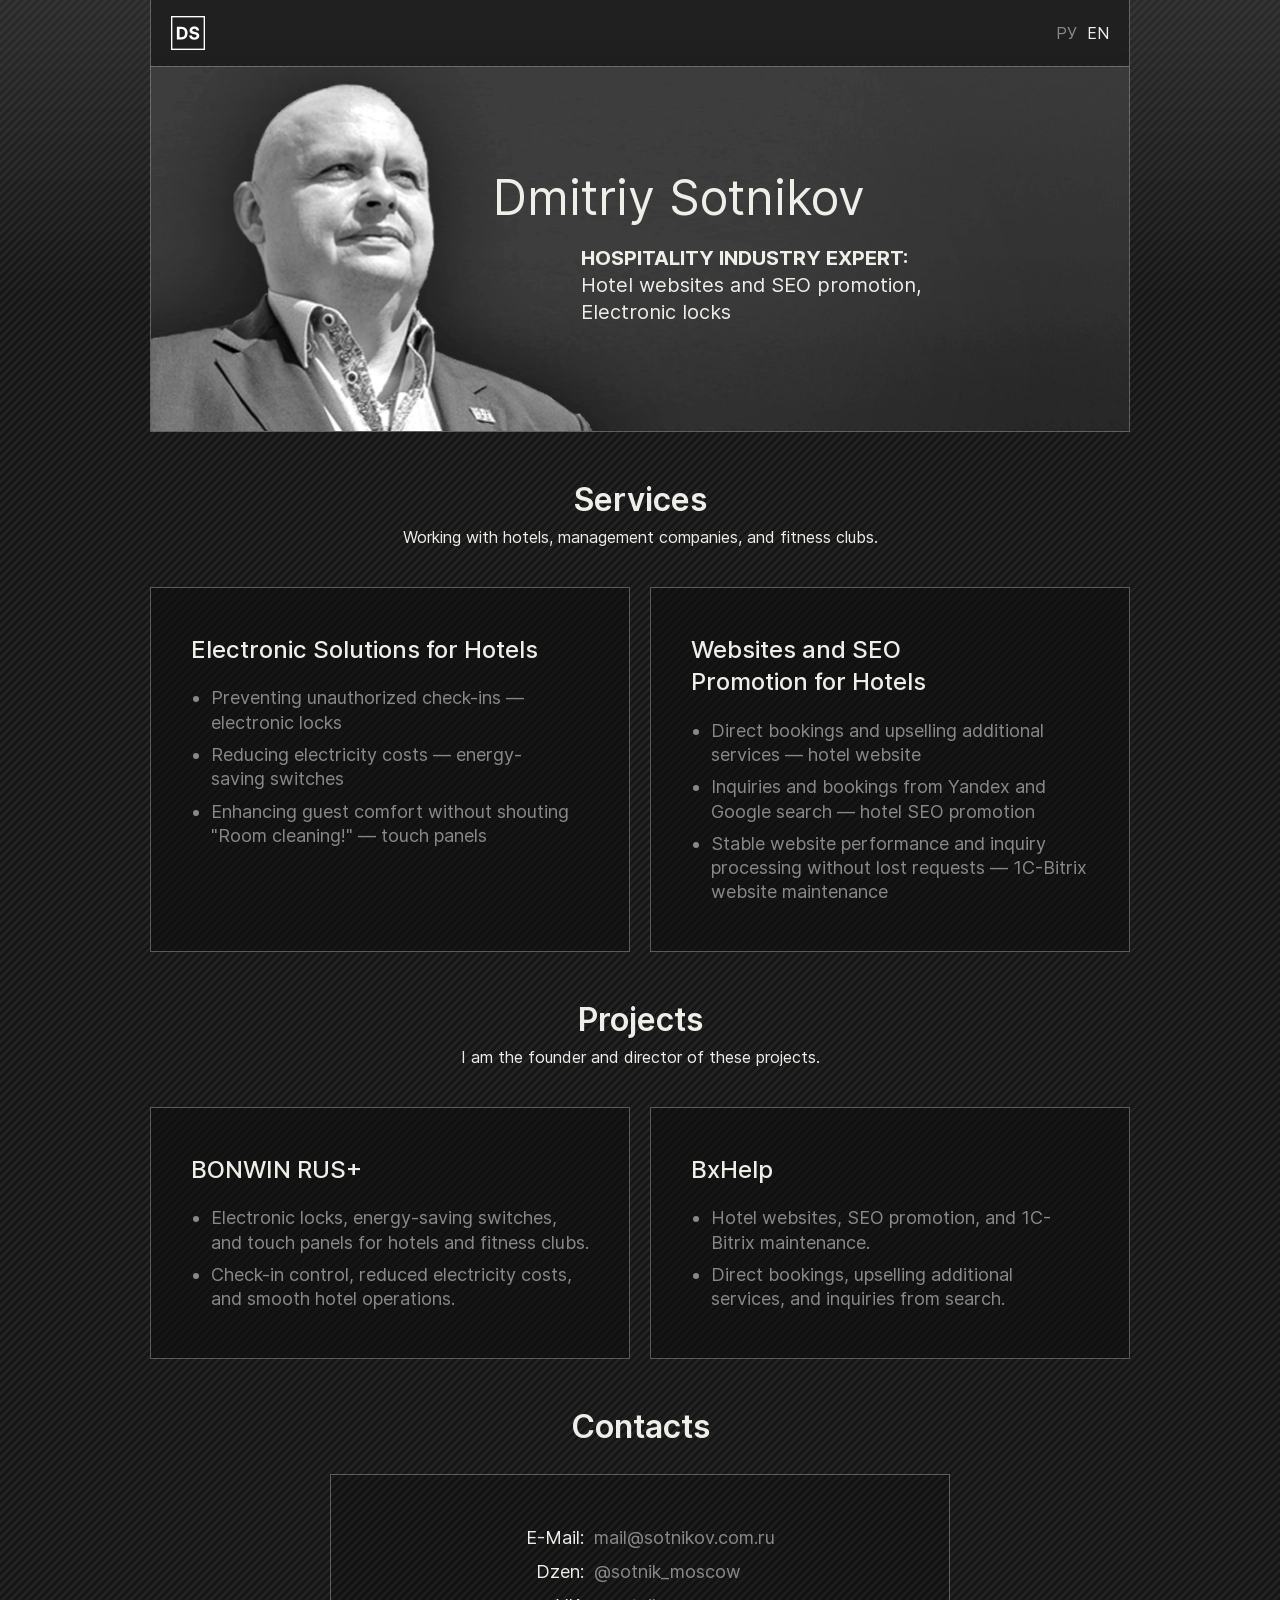
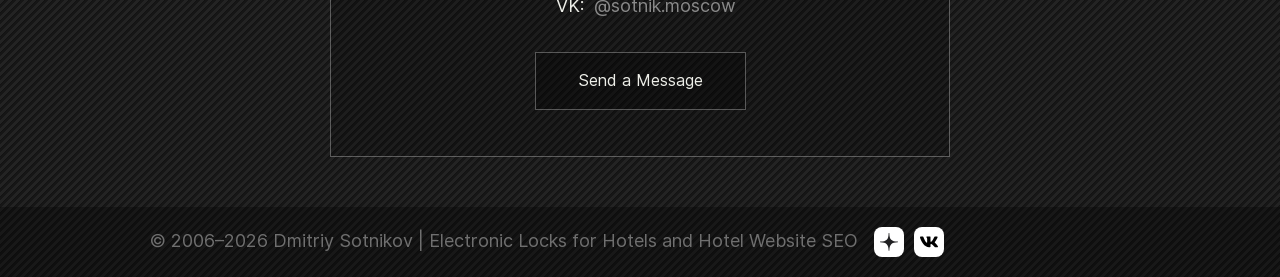
==== EN/index.html @ 4e65a6f4 "Added target="_blank" and rel="noopener noreferrer" to external links, corrected footer image alt at" ====
<!DOCTYPE html>
<html lang="en">

<head>
	<meta charset="UTF-8">
	<meta name="robots" content="noindex, nofollow">
	<meta name="viewport" content="width=device-width, initial-scale=1.0">
	<title>Dmitriy Sotnikov - Bonwin, Electronic Locks, Hotel Websites, SEO Promotion</title>
	<meta name="Keywords"
		content="Dmitriy Sotnikov, Sotnikov, bonwin, electronic locks, hotel websites, hospitality websites, seo, seo promotion, hotel seo promotion, website maintenance, 1c bitrix, hotel promotion, guest acquisition, website audit">
	<meta name="description"
		content="Hospitality industry expert. Electronic locks for hotels, websites with booking modules, and SEO promotion for hotels. Working with hotels and management companies: check-in control, direct bookings growth, and steady inquiries">

	<link rel="stylesheet" href="../css/main.css" type="text/css" media="screen">
	<link rel="icon" href="../favicon.ico?v2" type="image/x-icon">
</head>

<body>
	<header class="header">
		<div class="container">
			<a href="/" class="logo"><img src="../images/logo.svg" alt="Dmitriy Sotnikov"></a>

			<div class="lang">
				<a href="/" class="lang__item">РУ</a>
				<a href="/EN/" class="lang__item --active">EN</a>
			</div>
		</div>
	</header>

	<main>
		<section class="hero">
			<div class="container">
				<picture>
					<source srcset="../images/photo.webp" type="image/webp">
					<img src="../images/photo.jpg"
						alt="Dmitriy Sotnikov - hospitality industry expert, electronic locks and SEO promotion for hotel websites"
						class="hero__img">
				</picture>
				<div class="hero__content">
					<h1 class="hd">Dmitriy Sotnikov - Bonwin, electronic locks, hotel websites, SEO promotion</h1>
					<h2 class="hero__title">Dmitriy Sotnikov</h2>
					<p class="hero__text">
						<b>Hospitality industry expert:</b><br>
						Hotel websites and SEO promotion, <br>
						Electronic locks
					</p>
				</div>
			</div>
		</section>

		<section class="services">
			<div class="container">
				<h2>Services</h2>
				<p class="services__descr">Working with hotels, management companies, and fitness clubs.</p>

				<div class="services__wrap">
					<div class="services__item">
						<h3>Electronic Solutions for Hotels</h3>
						<ul>
							<li>Preventing unauthorized check-ins — electronic locks</li>
							<li>Reducing electricity costs — energy-saving switches</li>
							<li>Enhancing guest comfort without shouting "Room cleaning!" — touch panels</li>
						</ul>
					</div>
					<div class="services__item">
						<h3>Websites and SEO <br> Promotion for Hotels</h3>
						<ul>
							<li>Direct bookings and upselling additional services — hotel website</li>
							<li>Inquiries and bookings from Yandex and Google search — hotel SEO promotion</li>
							<li>Stable website performance and inquiry processing without lost requests — 1C-Bitrix website
								maintenance</li>
						</ul>
					</div>
				</div>
			</div>
		</section>

		<section class="services">
			<div class="container">
				<h2>Projects</h2>
				<p class="services__descr">I am the founder and director of these projects.</p>

				<div class="services__wrap">
					<div class="services__item">
						<h3>BONWIN RUS+</h3>
						<ul>
							<li>Electronic locks, energy-saving switches, and touch panels for hotels and
								fitness clubs.</li>
							<li>Check-in control, reduced electricity costs, and smooth hotel operations.
							</li>
						</ul>
					</div>
					<div class="services__item">
						<h3>BxHelp</h3>
						<ul>
							<li>Hotel websites, SEO promotion, and 1C-Bitrix maintenance.</li>
							<li>Direct bookings, upselling additional services, and inquiries from search.</li>
						</ul>
					</div>
				</div>
			</div>
		</section>

		<section class="contacts">
			<div class="container">
				<h2>Contacts</h2>
				<div class="contacts__card">
					<ul class="contacts__list">
						<li>
							<span>E-Mail:</span>
							<a href="mailto:mail@sotnikov.com.ru" target="_blank"
								rel="noopener noreferrer">mail@sotnikov.com.ru</a>
						</li>
						<li>
							<span>Dzen:</span>
							<a href="https://dzen.ru/sotnik_moscow" target="_blank"
								rel="noopener noreferrer">@sotnik_moscow</a>
						</li>
						<li>
							<span>VK:</span>
							<a href="https://vk.com/sotnik.moscow" target="_blank"
								rel="noopener noreferrer">@sotnik.moscow</a>
						</li>
					</ul>
					<a class="contacts__btn" href="mailto:mail@sotnikov.com.ru" target="_blank"
						rel="noopener noreferrer">Send a Message</a>
				</div>
			</div>
		</section>
	</main>

	<footer class="footer">
		<div class="container">
			<p>© 2006–2026 Dmitriy Sotnikov | Electronic Locks for Hotels and Hotel Website SEO</p>
			<div class="links">
				<a href="https://dzen.ru/sotnik_moscow" target="_blank" rel="noopener noreferrer"><img
						src="../images/dzen.svg" alt="dzen"></a>
				<a href="https://vk.com/sotnik.moscow" target="_blank" rel="noopener noreferrer"><img src="../images/vk.svg"
						alt="vk"></a>
			</div>
		</div>
	</footer>
</body>

</html>
---- css/main.css ----
html{font-family:sans-serif;-ms-text-size-adjust:100%;-webkit-text-size-adjust:100%}body{margin:0}article,aside,details,figcaption,figure,footer,header,hgroup,main,nav,section,summary{display:block}audio,canvas,progress,video{display:inline-block;vertical-align:baseline}audio:not([controls]){display:none;height:0}[hidden],template{display:none}a{background:rgba(0,0,0,0)}a:active,a:hover{outline:0}abbr[title]{border-bottom:1px dotted}b,strong{font-weight:700}dfn{font-style:italic}h1{font-size:2em;margin:.67em 0}mark{background-color:rgba(0,0,0,0)}small{font-size:80%}sub,sup{font-size:75%;line-height:0;position:relative;vertical-align:baseline}sup{top:-0.5em}sub{bottom:-0.25em}img{border:0}svg:not(:root){overflow:hidden}figure{margin:1em 40px}hr{-webkit-box-sizing:content-box;box-sizing:content-box;height:0}pre{overflow:auto}code,kbd,pre,samp{font-family:monospace,monospace;font-size:1em}button,input,optgroup,select,textarea{color:inherit;font:inherit;margin:0}button{overflow:visible}button,select{text-transform:none}button,html input[type=button],input[type=reset],input[type=submit]{-webkit-appearance:button;cursor:pointer}button[disabled],html input[disabled]{cursor:default}button::-moz-focus-inner,input::-moz-focus-inner{border:0;padding:0}input{line-height:normal}input[type=checkbox],input[type=radio]{-webkit-box-sizing:border-box;box-sizing:border-box;padding:0}input[type=number]::-webkit-inner-spin-button,input[type=number]::-webkit-outer-spin-button{height:auto}input[type=search]{-webkit-appearance:textfield;-webkit-box-sizing:content-box;box-sizing:content-box}input[type=search]::-webkit-search-cancel-button,input[type=search]::-webkit-search-decoration{-webkit-appearance:none}legend{border:0;padding:0}textarea{overflow:auto}optgroup{font-weight:600}table{border-collapse:collapse;border-spacing:0}td,th{padding:0}:root{--prime: #496082;--prime-text: #293445;--white: #EEEFE9;--white-fade: rgba(255, 255, 255, 0.3);--black: #070802;--dark: #293445;--gray: #898989;--gray-light: #898989;--bg-light: #EEEFE9;--bg: #070802;--cont: 980px;--cont-padd: 20px;--radius: 10px;--section-spacing: 25px}@media screen and (max-width: 993px){:root{--section-spacing: 32px}}@media screen and (max-width: 700px){:root{--cont-padd: 10px;--section-spacing: 25px}}@font-face{font-family:"Inter";font-style:normal;font-weight:400;font-display:swap;src:local("Inter"),local("Inter Regular"),url(../fonts/Inter-Regular.woff2) format("woff2"),url(../fonts/Inter-Regular.woff) format("woff")}@font-face{font-family:"Inter";font-style:normal;font-weight:500;font-display:swap;src:local("Inter"),local("Inter Medium"),local("Inter-Medium"),url(../fonts/Inter-Medium.woff2) format("woff2"),url(../fonts/Inter-Medium.woff) format("woff")}@font-face{font-family:"Inter";font-style:normal;font-weight:600;font-display:swap;src:local("Inter"),local("Inter SemiBold"),local("Inter-SemiBold"),url(../fonts/Inter-SemiBold.woff2) format("woff2"),url(../fonts/Inter-SemiBold.woff) format("woff")}@font-face{font-family:"Inter";font-style:normal;font-weight:700;font-display:swap;src:local("Inter"),local("Inter Bold"),local("Inter-Bold"),url(../fonts/Inter-Bold.woff2) format("woff2"),url(../fonts/Inter-Bold.woff) format("woff")}.footer .links,.footer .container,.lang,.header .container,.contacts__card,.services__item,.hero__content,body,.footer .container,.services__wrap,.header .container{display:-webkit-box;display:-webkit-flex;display:-ms-flexbox;display:flex}.header .container{-webkit-box-pack:justify;-webkit-justify-content:space-between;-ms-flex-pack:justify;justify-content:space-between}.footer .container,.services__wrap{-webkit-flex-wrap:wrap;-ms-flex-wrap:wrap;flex-wrap:wrap}.contacts__card,.services__item,.hero__content,body{-webkit-box-orient:vertical;-webkit-box-direction:normal;-webkit-flex-direction:column;-ms-flex-direction:column;flex-direction:column}.footer .container,.lang,.header .container{-webkit-box-align:center;-webkit-align-items:center;-ms-flex-align:center;align-items:center}.footer .links{-webkit-box-align:center;-webkit-align-items:center;-ms-flex-align:center;align-items:center;-webkit-box-pack:center;-webkit-justify-content:center;-ms-flex-pack:center;justify-content:center}.contacts__btn{font-weight:400;font-size:16px;line-height:135%}@media screen and (max-width: 992px){.contacts__btn{font-size:14px}}.footer p,.contacts__list li,ul{font-weight:400;font-size:18px;line-height:135%}@media screen and (max-width: 992px){.footer p,.contacts__list li,ul{font-size:16px}}.hero__text{font-weight:400;font-size:20px;line-height:135%}@media screen and (max-width: 992px){.hero__text{font-size:18px}}@media screen and (max-width: 700px){.hero__text{font-size:14px}}h3,.h3,h4,.h4{font-weight:500;font-size:24px;line-height:135%}@media screen and (max-width: 992px){h3,.h3,h4,.h4{font-size:22px}}@media screen and (max-width: 700px){h3,.h3,h4,.h4{font-size:20px}}.contacts h2,h2{font-weight:600;font-size:32px;line-height:110%}@media screen and (max-width: 700px){.contacts h2,h2{font-size:24px}}.hero__title{font-weight:700;font-size:48px;line-height:110%}@media screen and (max-width: 1200px){.hero__title{font-size:42px}}@media screen and (max-width: 993px){.hero__title{font-size:32px}}@media screen and (max-width: 700px){.hero__title{font-size:24px}}.services__wrap{--gap: 20px;--col: 2;gap:var(--gap)}.services__wrap>*{-webkit-flex-shrink:0;-ms-flex-negative:0;flex-shrink:0;width:-webkit-calc((100% - var(--gap)*(var(--col) - 1))/var(--col));width:calc((100% - var(--gap)*(var(--col) - 1))/var(--col))}*{padding:0;margin:0;-webkit-box-sizing:border-box;box-sizing:border-box;border:none;outline:none}html{scroll-behavior:smooth}body,html{font-family:"Inter",sans-serif;font-weight:400;font-style:normal;font-optical-sizing:auto;background-color:var(--bg);color:var(--white)}body{min-height:100vh;position:relative;background-image:url("../images/bg.png");background-repeat:repeat-x;z-index:1}mark{color:var(--prime)}.container{width:-webkit-calc(100% - var(--cont-padd)*2);width:calc(100% - var(--cont-padd)*2);max-width:var(--cont);margin:0 auto}section{padding:var(--section-spacing) 0}img{display:block;max-width:100%;-o-object-fit:cover;object-fit:cover}.ic{display:block;--size: 37px;width:var(--size);min-width:var(--size);height:var(--size);aspect-ratio:1/1}ul{padding-left:20px;text-wrap:pretty;color:var(--gray)}ul li:not(:last-child){margin-bottom:8px}h4,h5,h6{font-weight:500}a,button{color:inherit;text-decoration:none;-webkit-transition:all ease .3s;-o-transition:all ease .3s;transition:all ease .3s;background-color:rgba(0,0,0,0)}a:hover,button:hover{opacity:.6}a:active,button:active{opacity:1;-webkit-transform:scale(0.98);-ms-transform:scale(0.98);transform:scale(0.98)}p{text-wrap:pretty}p:last-child{margin-bottom:0}.header .container{padding:16px var(--cont-padd);border-left:1px solid var(--white-fade);border-right:1px solid var(--white-fade);background-color:rgba(0,0,0,.3);-webkit-backdrop-filter:blur(2px);backdrop-filter:blur(2px)}@media screen and (max-width: 700px){.header .container{padding:10px}.header *{font-size:14px}}.lang{gap:10px}.lang__item{color:var(--gray)}.lang__item:hover{color:var(--white)}.lang__item.--active{color:var(--white);pointer-events:none}.logo{max-width:34px}@media screen and (max-width: 700px){.logo{max-width:24px}}.hero{position:relative;z-index:1;padding:0 0 var(--section-spacing)}.hero .container{position:relative;border:1px solid var(--white-fade)}.hero__img{width:100%}.hero__content{gap:20px;position:absolute;top:50%;right:0;width:65%;-webkit-transform:translateY(-50%);-ms-transform:translateY(-50%);transform:translateY(-50%);padding:20px 40px 20px 0}.hero .hd{opacity:0;font-size:10px;position:absolute;top:0;left:0;pointer-events:none}.hero__title{font-weight:normal;margin:0}.hero__text{text-wrap:balance;max-width:450px;margin:0 auto}@media screen and (min-width: 993px){.hero__text{min-width:420px}}.hero__text b{text-transform:uppercase}@media screen and (max-width: 700px){.hero__img{min-height:170px}.hero__content{width:68%;gap:10px;padding:10px 15px 10px 0}.hero__text{font-size:14px}}@media screen and (max-width: 540px){.hero__title{font-size:5.7vw}.hero__text{font-size:2.7vw;margin:0 0 0 auto}}@media screen and (max-width: 480px){.hero__content{width:70%}}.services h2{text-align:center;margin-bottom:10px}.services__descr{text-align:center;margin:0 0 40px}.services__wrap{--col: 2}.services__item{gap:20px;padding:46px 40px;border:1px solid var(--white-fade);background-color:rgba(0,0,0,.3);-webkit-backdrop-filter:blur(1px);backdrop-filter:blur(1px)}.services__item p{color:var(--gray)}.services h3{text-wrap:balance}@media screen and (max-width: 800px){.services__item{padding:37px 30px}}@media screen and (max-width: 700px){.services__descr{margin-bottom:20px}.services__wrap{--col: 1;--gap: 10px}.services__item{gap:10px;padding:20px 15px}}.contacts{text-align:center;margin-bottom:var(--section-spacing)}.contacts h2{margin:0 0 30px}.contacts__card{padding:0;list-style:none;max-width:620px;margin:0 auto;padding:46px 40px;border:1px solid var(--white-fade);-webkit-box-align:center;-webkit-align-items:center;-ms-flex-align:center;align-items:center;gap:28px;background-color:rgba(0,0,0,.18)}@media screen and (max-width: 700px){.contacts__card{padding:32px 18px}}.contacts__list{color:var(--gray-light);display:table}.contacts__list li{text-align:left;display:table-row}.contacts__list span{padding:5px 0;text-align:right;display:table-cell;color:var(--white)}.contacts__list a{padding-left:10px;display:table-cell;color:inherit;text-decoration:none}.contacts__btn{display:-webkit-inline-box;display:-webkit-inline-flex;display:-ms-inline-flexbox;display:inline-flex;-webkit-box-align:center;-webkit-align-items:center;-ms-flex-align:center;align-items:center;-webkit-box-pack:center;-webkit-justify-content:center;-ms-flex-pack:center;justify-content:center;min-height:58px;padding:0 42px;border:1px solid var(--white-fade);background-color:rgba(0,0,0,.3);color:var(--white)}.footer{padding:20px;margin-top:auto;text-align:center;color:#6f6f6f;background-color:rgba(0,0,0,.3)}.footer .container{gap:16px}.footer .links{gap:10px}.footer .links a{-webkit-border-radius:8px;border-radius:8px;padding:6px;background-color:#fff}.footer .links img{width:18px;height:18px;-o-object-fit:contain;object-fit:contain;-o-object-position:center center;object-position:center center}@media screen and (max-width: 900px){.footer p{width:100%;text-align:center}.footer .links{width:100%;margin:0 auto}}
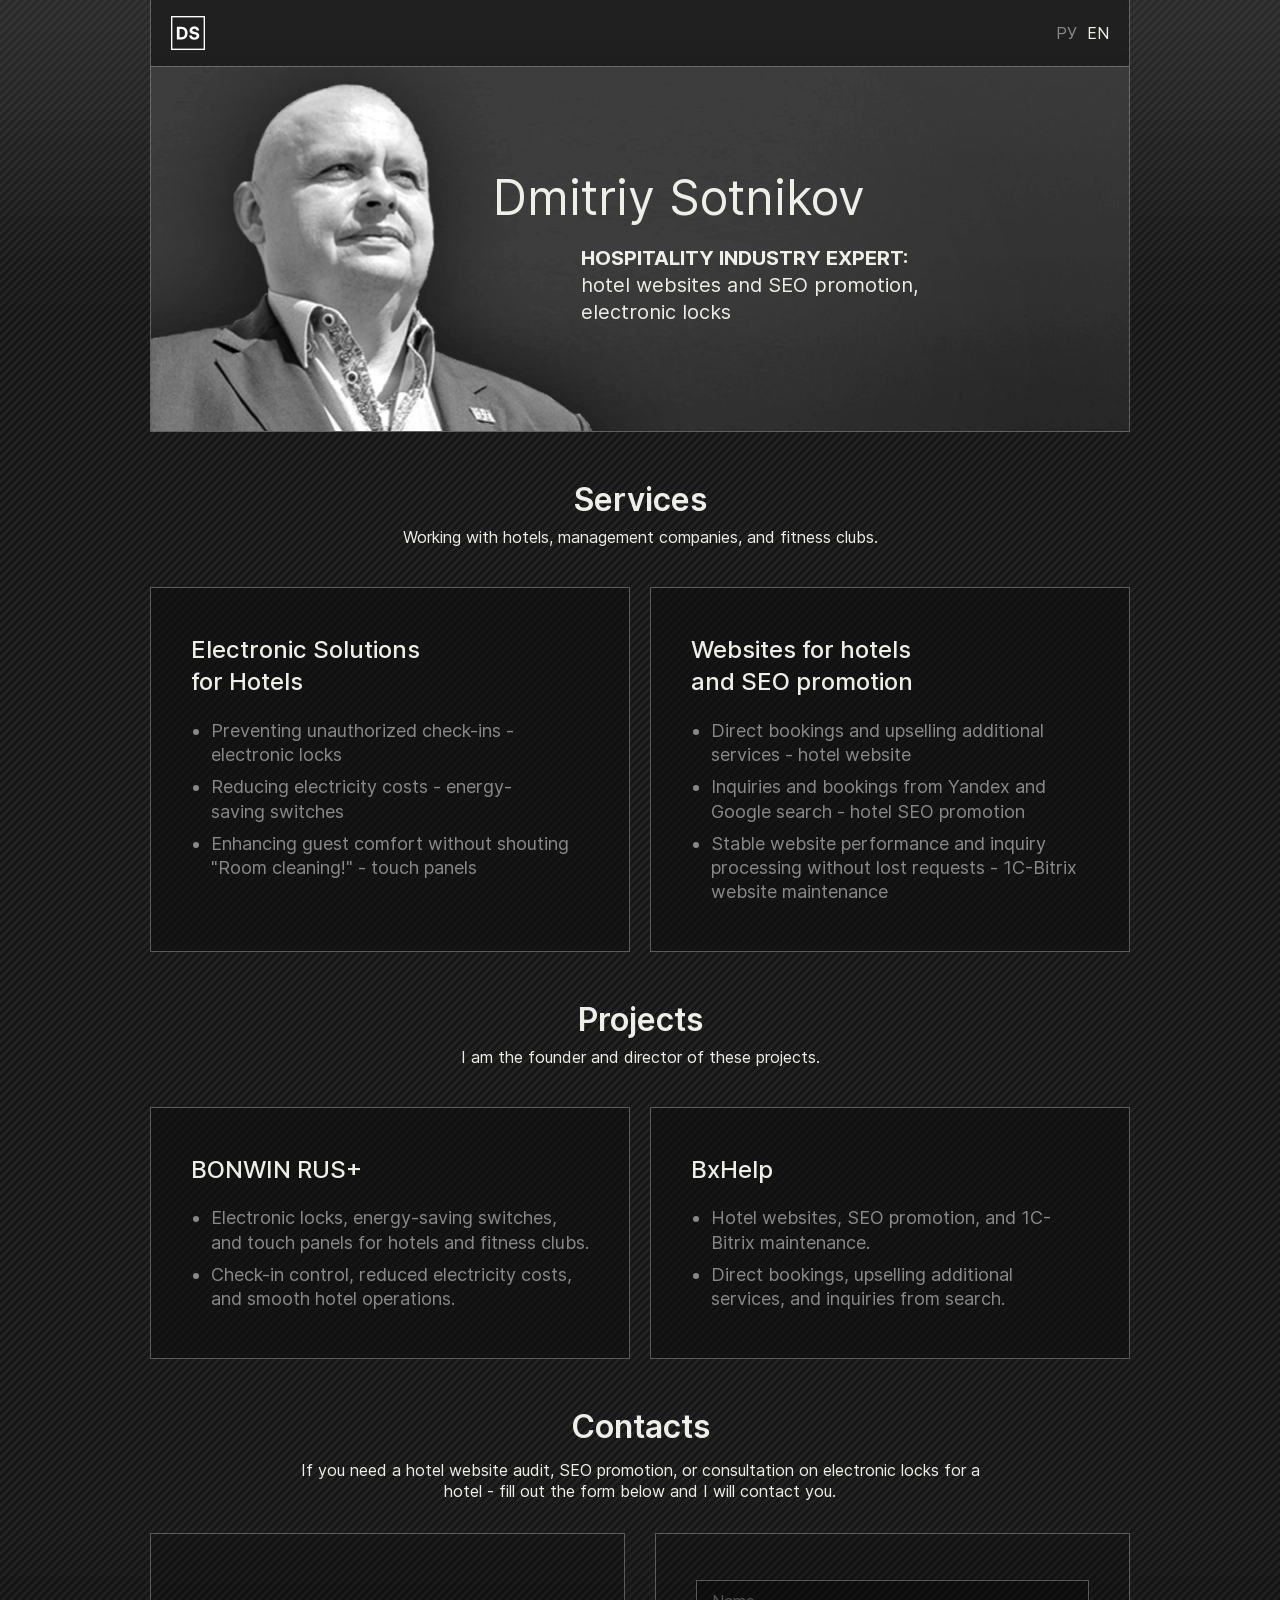
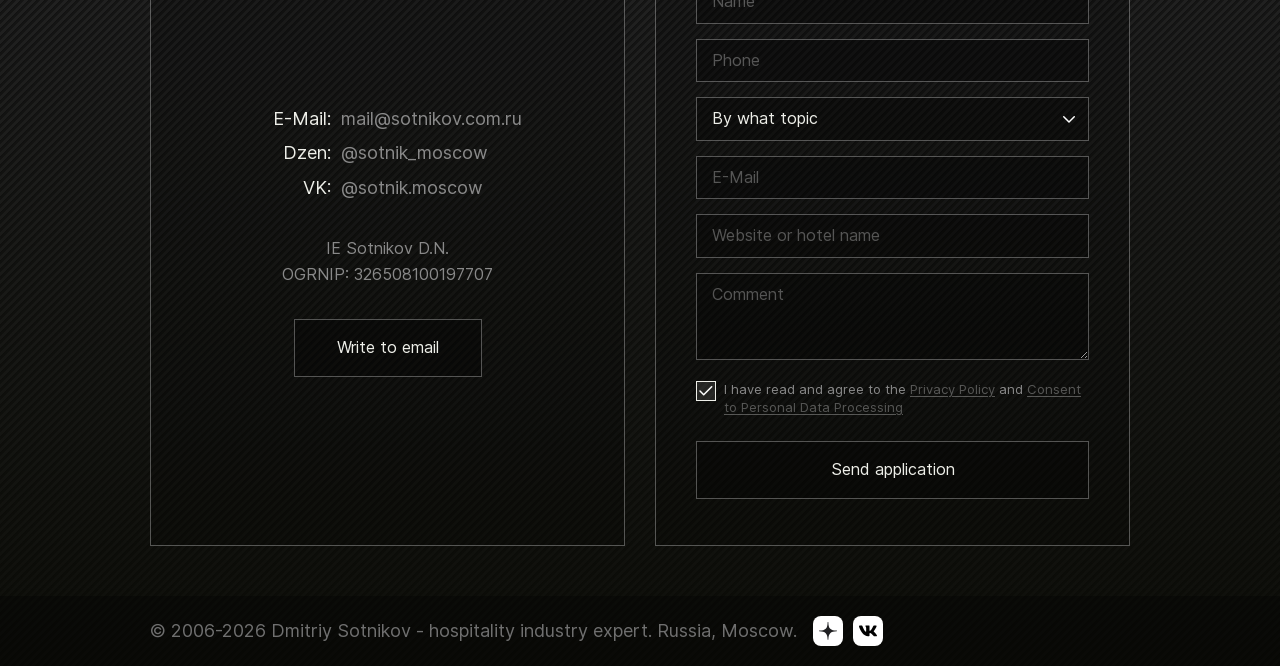
==== commit d601017a: "Added SEO metadata, schema markup, contact form, and legal documents to English version" ====
--- a/EN/index.html
+++ b/EN/index.html
@@ -3,16 +3,103 @@
 
 <head>
 	<meta charset="UTF-8">
-	<meta name="robots" content="noindex, nofollow">
 	<meta name="viewport" content="width=device-width, initial-scale=1.0">
-	<title>Dmitriy Sotnikov - Bonwin, Electronic Locks, Hotel Websites, SEO Promotion</title>
+	<title>Dmitriy Sotnikov - websites for hotels, SEO promotion and Bonwin electronic locks</title>
 	<meta name="Keywords"
 		content="Dmitriy Sotnikov, Sotnikov, bonwin, electronic locks, hotel websites, hospitality websites, seo, seo promotion, hotel seo promotion, website maintenance, 1c bitrix, hotel promotion, guest acquisition, website audit">
 	<meta name="description"
-		content="Hospitality industry expert. Electronic locks for hotels, websites with booking modules, and SEO promotion for hotels. Working with hotels and management companies: check-in control, direct bookings growth, and steady inquiries">
+		content="Dmitriy Sotnikov - hospitality industry expert. Websites for hotels, SEO promotion of hotel websites and electronic locks for hotels.">
 
 	<link rel="stylesheet" href="../css/main.css" type="text/css" media="screen">
 	<link rel="icon" href="../favicon.ico?v2" type="image/x-icon">
+
+	<!-- START SEO HEAD sotnikov.com.ru EN -->
+
+	<link rel="canonical" href="https://sotnikov.com.ru/en/">
+
+	<link rel="alternate" hreflang="ru" href="https://sotnikov.com.ru/">
+	<link rel="alternate" hreflang="en" href="https://sotnikov.com.ru/en/">
+	<link rel="alternate" hreflang="x-default" href="https://sotnikov.com.ru/">
+
+	<meta property="og:type" content="website">
+	<meta property="og:site_name" content="Dmitriy Sotnikov">
+	<meta property="og:title" content="Dmitriy Sotnikov - hospitality industry expert, websites for hotels and SEO">
+	<meta property="og:description"
+		content="Dmitriy Sotnikov - hospitality industry expert. Websites for hotels, SEO promotion of hotel websites and electronic locks for hotels.">
+	<meta property="og:url" content="https://sotnikov.com.ru/en/">
+	<meta property="og:locale" content="en_GB">
+	<meta property="og:image" content="https://sotnikov.com.ru/images/photo.jpg">
+	<meta property="og:image:alt" content="Dmitriy Sotnikov - expert in SEO for hotel websites and hotel websites">
+
+	<meta name="twitter:card" content="summary_large_image">
+	<meta name="twitter:title" content="Dmitriy Sotnikov - hospitality industry expert, websites for hotels and SEO">
+	<meta name="twitter:description"
+		content="Dmitriy Sotnikov - hospitality industry expert. Websites for hotels, SEO promotion of hotel websites and electronic locks for hotels.">
+	<meta name="twitter:image" content="https://sotnikov.com.ru/images/photo.jpg">
+
+	<!-- END SEO HEAD sotnikov.com.ru EN -->
+
+	<!-- START SCHEMA sotnikov.com.ru EN -->
+
+	<script type="application/ld+json">
+{
+  "@context": "https://schema.org",
+  "@graph": [
+    {
+      "@type": "WebSite",
+      "@id": "https://sotnikov.com.ru/#website",
+      "url": "https://sotnikov.com.ru/",
+      "name": "Dmitriy Sotnikov",
+      "inLanguage": "en"
+    },
+    {
+      "@type": "WebPage",
+      "@id": "https://sotnikov.com.ru/en/#webpage",
+      "url": "https://sotnikov.com.ru/en/",
+      "name": "Dmitriy Sotnikov - websites for hotels, SEO promotion and Bonwin electronic locks",
+      "description": "Dmitriy Sotnikov - hospitality industry expert. Websites for hotels, SEO promotion of hotel websites and electronic locks for hotels.",
+      "isPartOf": { "@id": "https://sotnikov.com.ru/#website" },
+      "inLanguage": "en",
+      "primaryImageOfPage": {
+        "@type": "ImageObject",
+        "@id": "https://sotnikov.com.ru/#primaryimage",
+        "url": "https://sotnikov.com.ru/images/photo.jpg"
+      },
+      "mainEntity": { "@id": "https://sotnikov.com.ru/#person" }
+    },
+    {
+      "@type": "Person",
+      "@id": "https://sotnikov.com.ru/#person",
+      "name": "Dmitriy Sotnikov",
+      "alternateName": ["Дмитрий Сотников","Sotnikov"],
+      "url": "https://sotnikov.com.ru/",
+      "image": "https://sotnikov.com.ru/images/photo.jpg",
+      "email": "mailto:mail@sotnikov.com.ru",
+      "jobTitle": "Hospitality industry expert in hotel websites, hotel SEO, direct bookings growth, and hotel technology",
+      "description": "Hospitality industry expert in hotel websites, hotel SEO, direct bookings growth, and hotel technology. Practical areas: direct bookings, hotel SEO, electronic locks, check-in control, reducing OTA dependence, and increasing hotel revenue.",
+      "knowsAbout": [
+  "hotel websites",
+  "hotel SEO",
+  "direct bookings growth",
+  "reducing OTA dependence",
+  "hospitality industry",
+  "hotel technology",
+  "electronic locks for hotels",
+  "check-in control"
+      ],
+      "sameAs": [
+  "https://companies.rbc.ru/experts/26677/dmitrij-sotnikov/",
+  "https://horeca.estate/mneniya-ekspertov/128-gostinichnyj-biznes/1941-ekspert-dmitrij-sotnikov-ispolnitelnyj-direktor-e-locks-ru",
+  "https://vk.ru/sotnik.moscow",
+  "https://dzen.ru/sotnik_moscow",
+  "https://ok.ru/group/70000047437199"
+      ]
+    }
+  ]
+}
+</script>
+
+	<!-- END SCHEMA sotnikov.com.ru EN -->
 </head>
 
 <body>
@@ -22,7 +109,7 @@
 
 			<div class="lang">
 				<a href="/" class="lang__item">РУ</a>
-				<a href="/EN/" class="lang__item --active">EN</a>
+				<a href="/en/" class="lang__item --active">EN</a>
 			</div>
 		</div>
 	</header>
@@ -37,12 +124,13 @@
 						class="hero__img">
 				</picture>
 				<div class="hero__content">
-					<h1 class="hd">Dmitriy Sotnikov - Bonwin, electronic locks, hotel websites, SEO promotion</h1>
+					<h1 class="hd">Dmitriy Sotnikov - hospitality industry expert, websites for hotels and SEO promotion
+					</h1>
 					<h2 class="hero__title">Dmitriy Sotnikov</h2>
 					<p class="hero__text">
 						<b>Hospitality industry expert:</b><br>
-						Hotel websites and SEO promotion, <br>
-						Electronic locks
+						hotel websites and SEO promotion, <br>
+						electronic locks
 					</p>
 				</div>
 			</div>
@@ -55,20 +143,20 @@
 
 				<div class="services__wrap">
 					<div class="services__item">
-						<h3>Electronic Solutions for Hotels</h3>
-						<ul>
-							<li>Preventing unauthorized check-ins — electronic locks</li>
-							<li>Reducing electricity costs — energy-saving switches</li>
-							<li>Enhancing guest comfort without shouting "Room cleaning!" — touch panels</li>
-						</ul>
-					</div>
-					<div class="services__item">
-						<h3>Websites and SEO <br> Promotion for Hotels</h3>
-						<ul>
-							<li>Direct bookings and upselling additional services — hotel website</li>
-							<li>Inquiries and bookings from Yandex and Google search — hotel SEO promotion</li>
-							<li>Stable website performance and inquiry processing without lost requests — 1C-Bitrix website
-								maintenance</li>
+						<h3>Electronic Solutions <br> for Hotels</h3>
+						<ul>
+							<li>Preventing unauthorized check-ins - electronic locks</li>
+							<li>Reducing electricity costs - energy-saving switches</li>
+							<li>Enhancing guest comfort without shouting "Room cleaning!" - touch panels</li>
+						</ul>
+					</div>
+					<div class="services__item">
+						<h3>Websites for hotels <br>and SEO promotion</h3>
+						<ul>
+							<li>Direct bookings and upselling additional services - hotel website</li>
+							<li>Inquiries and bookings from Yandex and Google search - hotel SEO promotion</li>
+							<li>Stable website performance and inquiry processing without lost requests - 1C-Bitrix
+								website maintenance</li>
 						</ul>
 					</div>
 				</div>
@@ -84,10 +172,9 @@
 					<div class="services__item">
 						<h3>BONWIN RUS+</h3>
 						<ul>
-							<li>Electronic locks, energy-saving switches, and touch panels for hotels and
-								fitness clubs.</li>
-							<li>Check-in control, reduced electricity costs, and smooth hotel operations.
-							</li>
+							<li>Electronic locks, energy-saving switches, and touch panels for hotels and fitness clubs.
+							</li>
+							<li>Check-in control, reduced electricity costs, and smooth hotel operations.</li>
 						</ul>
 					</div>
 					<div class="services__item">
@@ -104,26 +191,67 @@
 		<section class="contacts">
 			<div class="container">
 				<h2>Contacts</h2>
-				<div class="contacts__card">
-					<ul class="contacts__list">
-						<li>
-							<span>E-Mail:</span>
-							<a href="mailto:mail@sotnikov.com.ru" target="_blank"
-								rel="noopener noreferrer">mail@sotnikov.com.ru</a>
-						</li>
-						<li>
-							<span>Dzen:</span>
-							<a href="https://dzen.ru/sotnik_moscow" target="_blank"
-								rel="noopener noreferrer">@sotnik_moscow</a>
-						</li>
-						<li>
-							<span>VK:</span>
-							<a href="https://vk.com/sotnik.moscow" target="_blank"
-								rel="noopener noreferrer">@sotnik.moscow</a>
-						</li>
-					</ul>
-					<a class="contacts__btn" href="mailto:mail@sotnikov.com.ru" target="_blank"
-						rel="noopener noreferrer">Send a Message</a>
+				<p class="contacts__descr">If you need a hotel website audit, SEO promotion, or consultation on
+					electronic locks for a hotel - fill out the form below and I will contact you.</p>
+
+				<div class="contacts__wrap">
+					<div class="contacts__card">
+						<ul class="contacts__list">
+							<li>
+								<span>E-Mail:</span>
+								<a target="_blank" href="mailto:mail@sotnikov.com.ru">mail@sotnikov.com.ru</a>
+							</li>
+							<li>
+								<span>Dzen:</span>
+								<a href="https://dzen.ru/sotnik_moscow" target="_blank"
+									rel="noopener noreferrer">@sotnik_moscow</a>
+							</li>
+							<li>
+								<span>VK:</span>
+								<a href="https://vk.com/sotnik.moscow" target="_blank"
+									rel="noopener noreferrer">@sotnik.moscow</a>
+							</li>
+						</ul>
+						<div class="contacts__business">
+							<p>IE Sotnikov D.N.</p>
+							<p>OGRNIP: 326508100197707</p>
+						</div>
+						<a class="contacts__btn" href="mailto:mail@sotnikov.com.ru">Write to email</a>
+					</div>
+					<div class="contacts__form-wrapper">
+						<form class="contacts__form" action="#" method="post">
+							<div class="form-group">
+								<input type="text" id="name" name="name" placeholder="Name" required>
+							</div>
+							<div class="form-group">
+								<input type="tel" id="phone" name="phone" placeholder="Phone" required>
+							</div>
+							<div class="form-group">
+								<select id="topic" name="topic" required>
+									<option value="" disabled selected>By what topic</option>
+									<option value="seo">By SEO</option>
+									<option value="site">By website</option>
+									<option value="locks">By locks</option>
+								</select>
+							</div>
+							<div class="form-group">
+								<input type="email" id="email" name="email" placeholder="E-Mail">
+							</div>
+							<div class="form-group">
+								<input type="text" id="hotel" name="hotel" placeholder="Website or hotel name">
+							</div>
+							<div class="form-group">
+								<textarea id="comment" name="comment" rows="3" placeholder="Comment"></textarea>
+							</div>
+							<div class="form-group form-group--checkbox checkbox">
+								<input type="checkbox" name="consent" id="consent" checked required>
+								<label class="checkbox__label" for="consent">
+									I have read and agree to the <a href="/privacy.html" target="_blank" rel="nofollow">Privacy Policy</a> and <a href="/consent.html" target="_blank" rel="nofollow">Consent to Personal Data Processing</a>
+								</label>
+							</div>
+							<button type="submit" class="contacts__btn contacts__btn--submit">Send application</button>
+						</form>
+					</div>
 				</div>
 			</div>
 		</section>
@@ -131,12 +259,12 @@
 
 	<footer class="footer">
 		<div class="container">
-			<p>© 2006–2026 Dmitriy Sotnikov | Electronic Locks for Hotels and Hotel Website SEO</p>
+			<p>© 2006-2026 Dmitriy Sotnikov - hospitality industry expert. Russia, Moscow.</p>
 			<div class="links">
 				<a href="https://dzen.ru/sotnik_moscow" target="_blank" rel="noopener noreferrer"><img
 						src="../images/dzen.svg" alt="dzen"></a>
-				<a href="https://vk.com/sotnik.moscow" target="_blank" rel="noopener noreferrer"><img src="../images/vk.svg"
-						alt="vk"></a>
+				<a href="https://vk.com/sotnik.moscow" target="_blank" rel="noopener noreferrer"><img
+						src="../images/vk.svg" alt="vk"></a>
 			</div>
 		</div>
 	</footer>
--- a/css/main.css
+++ b/css/main.css
@@ -1 +1 @@
-html{font-family:sans-serif;-ms-text-size-adjust:100%;-webkit-text-size-adjust:100%}body{margin:0}article,aside,details,figcaption,figure,footer,header,hgroup,main,nav,section,summary{display:block}audio,canvas,progress,video{display:inline-block;vertical-align:baseline}audio:not([controls]){display:none;height:0}[hidden],template{display:none}a{background:rgba(0,0,0,0)}a:active,a:hover{outline:0}abbr[title]{border-bottom:1px dotted}b,strong{font-weight:700}dfn{font-style:italic}h1{font-size:2em;margin:.67em 0}mark{background-color:rgba(0,0,0,0)}small{font-size:80%}sub,sup{font-size:75%;line-height:0;position:relative;vertical-align:baseline}sup{top:-0.5em}sub{bottom:-0.25em}img{border:0}svg:not(:root){overflow:hidden}figure{margin:1em 40px}hr{-webkit-box-sizing:content-box;box-sizing:content-box;height:0}pre{overflow:auto}code,kbd,pre,samp{font-family:monospace,monospace;font-size:1em}button,input,optgroup,select,textarea{color:inherit;font:inherit;margin:0}button{overflow:visible}button,select{text-transform:none}button,html input[type=button],input[type=reset],input[type=submit]{-webkit-appearance:button;cursor:pointer}button[disabled],html input[disabled]{cursor:default}button::-moz-focus-inner,input::-moz-focus-inner{border:0;padding:0}input{line-height:normal}input[type=checkbox],input[type=radio]{-webkit-box-sizing:border-box;box-sizing:border-box;padding:0}input[type=number]::-webkit-inner-spin-button,input[type=number]::-webkit-outer-spin-button{height:auto}input[type=search]{-webkit-appearance:textfield;-webkit-box-sizing:content-box;box-sizing:content-box}input[type=search]::-webkit-search-cancel-button,input[type=search]::-webkit-search-decoration{-webkit-appearance:none}legend{border:0;padding:0}textarea{overflow:auto}optgroup{font-weight:600}table{border-collapse:collapse;border-spacing:0}td,th{padding:0}:root{--prime: #496082;--prime-text: #293445;--white: #EEEFE9;--white-fade: rgba(255, 255, 255, 0.3);--black: #070802;--dark: #293445;--gray: #898989;--gray-light: #898989;--bg-light: #EEEFE9;--bg: #070802;--cont: 980px;--cont-padd: 20px;--radius: 10px;--section-spacing: 25px}@media screen and (max-width: 993px){:root{--section-spacing: 32px}}@media screen and (max-width: 700px){:root{--cont-padd: 10px;--section-spacing: 25px}}@font-face{font-family:"Inter";font-style:normal;font-weight:400;font-display:swap;src:local("Inter"),local("Inter Regular"),url(../fonts/Inter-Regular.woff2) format("woff2"),url(../fonts/Inter-Regular.woff) format("woff")}@font-face{font-family:"Inter";font-style:normal;font-weight:500;font-display:swap;src:local("Inter"),local("Inter Medium"),local("Inter-Medium"),url(../fonts/Inter-Medium.woff2) format("woff2"),url(../fonts/Inter-Medium.woff) format("woff")}@font-face{font-family:"Inter";font-style:normal;font-weight:600;font-display:swap;src:local("Inter"),local("Inter SemiBold"),local("Inter-SemiBold"),url(../fonts/Inter-SemiBold.woff2) format("woff2"),url(../fonts/Inter-SemiBold.woff) format("woff")}@font-face{font-family:"Inter";font-style:normal;font-weight:700;font-display:swap;src:local("Inter"),local("Inter Bold"),local("Inter-Bold"),url(../fonts/Inter-Bold.woff2) format("woff2"),url(../fonts/Inter-Bold.woff) format("woff")}.footer .links,.footer .container,.lang,.header .container,.contacts__card,.services__item,.hero__content,body,.footer .container,.services__wrap,.header .container{display:-webkit-box;display:-webkit-flex;display:-ms-flexbox;display:flex}.header .container{-webkit-box-pack:justify;-webkit-justify-content:space-between;-ms-flex-pack:justify;justify-content:space-between}.footer .container,.services__wrap{-webkit-flex-wrap:wrap;-ms-flex-wrap:wrap;flex-wrap:wrap}.contacts__card,.services__item,.hero__content,body{-webkit-box-orient:vertical;-webkit-box-direction:normal;-webkit-flex-direction:column;-ms-flex-direction:column;flex-direction:column}.footer .container,.lang,.header .container{-webkit-box-align:center;-webkit-align-items:center;-ms-flex-align:center;align-items:center}.footer .links{-webkit-box-align:center;-webkit-align-items:center;-ms-flex-align:center;align-items:center;-webkit-box-pack:center;-webkit-justify-content:center;-ms-flex-pack:center;justify-content:center}.contacts__btn{font-weight:400;font-size:16px;line-height:135%}@media screen and (max-width: 992px){.contacts__btn{font-size:14px}}.footer p,.contacts__list li,ul{font-weight:400;font-size:18px;line-height:135%}@media screen and (max-width: 992px){.footer p,.contacts__list li,ul{font-size:16px}}.hero__text{font-weight:400;font-size:20px;line-height:135%}@media screen and (max-width: 992px){.hero__text{font-size:18px}}@media screen and (max-width: 700px){.hero__text{font-size:14px}}h3,.h3,h4,.h4{font-weight:500;font-size:24px;line-height:135%}@media screen and (max-width: 992px){h3,.h3,h4,.h4{font-size:22px}}@media screen and (max-width: 700px){h3,.h3,h4,.h4{font-size:20px}}.contacts h2,h2{font-weight:600;font-size:32px;line-height:110%}@media screen and (max-width: 700px){.contacts h2,h2{font-size:24px}}.hero__title{font-weight:700;font-size:48px;line-height:110%}@media screen and (max-width: 1200px){.hero__title{font-size:42px}}@media screen and (max-width: 993px){.hero__title{font-size:32px}}@media screen and (max-width: 700px){.hero__title{font-size:24px}}.services__wrap{--gap: 20px;--col: 2;gap:var(--gap)}.services__wrap>*{-webkit-flex-shrink:0;-ms-flex-negative:0;flex-shrink:0;width:-webkit-calc((100% - var(--gap)*(var(--col) - 1))/var(--col));width:calc((100% - var(--gap)*(var(--col) - 1))/var(--col))}*{padding:0;margin:0;-webkit-box-sizing:border-box;box-sizing:border-box;border:none;outline:none}html{scroll-behavior:smooth}body,html{font-family:"Inter",sans-serif;font-weight:400;font-style:normal;font-optical-sizing:auto;background-color:var(--bg);color:var(--white)}body{min-height:100vh;position:relative;background-image:url("../images/bg.png");background-repeat:repeat-x;z-index:1}mark{color:var(--prime)}.container{width:-webkit-calc(100% - var(--cont-padd)*2);width:calc(100% - var(--cont-padd)*2);max-width:var(--cont);margin:0 auto}section{padding:var(--section-spacing) 0}img{display:block;max-width:100%;-o-object-fit:cover;object-fit:cover}.ic{display:block;--size: 37px;width:var(--size);min-width:var(--size);height:var(--size);aspect-ratio:1/1}ul{padding-left:20px;text-wrap:pretty;color:var(--gray)}ul li:not(:last-child){margin-bottom:8px}h4,h5,h6{font-weight:500}a,button{color:inherit;text-decoration:none;-webkit-transition:all ease .3s;-o-transition:all ease .3s;transition:all ease .3s;background-color:rgba(0,0,0,0)}a:hover,button:hover{opacity:.6}a:active,button:active{opacity:1;-webkit-transform:scale(0.98);-ms-transform:scale(0.98);transform:scale(0.98)}p{text-wrap:pretty}p:last-child{margin-bottom:0}.header .container{padding:16px var(--cont-padd);border-left:1px solid var(--white-fade);border-right:1px solid var(--white-fade);background-color:rgba(0,0,0,.3);-webkit-backdrop-filter:blur(2px);backdrop-filter:blur(2px)}@media screen and (max-width: 700px){.header .container{padding:10px}.header *{font-size:14px}}.lang{gap:10px}.lang__item{color:var(--gray)}.lang__item:hover{color:var(--white)}.lang__item.--active{color:var(--white);pointer-events:none}.logo{max-width:34px}@media screen and (max-width: 700px){.logo{max-width:24px}}.hero{position:relative;z-index:1;padding:0 0 var(--section-spacing)}.hero .container{position:relative;border:1px solid var(--white-fade)}.hero__img{width:100%}.hero__content{gap:20px;position:absolute;top:50%;right:0;width:65%;-webkit-transform:translateY(-50%);-ms-transform:translateY(-50%);transform:translateY(-50%);padding:20px 40px 20px 0}.hero .hd{opacity:0;font-size:10px;position:absolute;top:0;left:0;pointer-events:none}.hero__title{font-weight:normal;margin:0}.hero__text{text-wrap:balance;max-width:450px;margin:0 auto}@media screen and (min-width: 993px){.hero__text{min-width:420px}}.hero__text b{text-transform:uppercase}@media screen and (max-width: 700px){.hero__img{min-height:170px}.hero__content{width:68%;gap:10px;padding:10px 15px 10px 0}.hero__text{font-size:14px}}@media screen and (max-width: 540px){.hero__title{font-size:5.7vw}.hero__text{font-size:2.7vw;margin:0 0 0 auto}}@media screen and (max-width: 480px){.hero__content{width:70%}}.services h2{text-align:center;margin-bottom:10px}.services__descr{text-align:center;margin:0 0 40px}.services__wrap{--col: 2}.services__item{gap:20px;padding:46px 40px;border:1px solid var(--white-fade);background-color:rgba(0,0,0,.3);-webkit-backdrop-filter:blur(1px);backdrop-filter:blur(1px)}.services__item p{color:var(--gray)}.services h3{text-wrap:balance}@media screen and (max-width: 800px){.services__item{padding:37px 30px}}@media screen and (max-width: 700px){.services__descr{margin-bottom:20px}.services__wrap{--col: 1;--gap: 10px}.services__item{gap:10px;padding:20px 15px}}.contacts{text-align:center;margin-bottom:var(--section-spacing)}.contacts h2{margin:0 0 30px}.contacts__card{padding:0;list-style:none;max-width:620px;margin:0 auto;padding:46px 40px;border:1px solid var(--white-fade);-webkit-box-align:center;-webkit-align-items:center;-ms-flex-align:center;align-items:center;gap:28px;background-color:rgba(0,0,0,.18)}@media screen and (max-width: 700px){.contacts__card{padding:32px 18px}}.contacts__list{color:var(--gray-light);display:table}.contacts__list li{text-align:left;display:table-row}.contacts__list span{padding:5px 0;text-align:right;display:table-cell;color:var(--white)}.contacts__list a{padding-left:10px;display:table-cell;color:inherit;text-decoration:none}.contacts__btn{display:-webkit-inline-box;display:-webkit-inline-flex;display:-ms-inline-flexbox;display:inline-flex;-webkit-box-align:center;-webkit-align-items:center;-ms-flex-align:center;align-items:center;-webkit-box-pack:center;-webkit-justify-content:center;-ms-flex-pack:center;justify-content:center;min-height:58px;padding:0 42px;border:1px solid var(--white-fade);background-color:rgba(0,0,0,.3);color:var(--white)}.footer{padding:20px;margin-top:auto;text-align:center;color:#6f6f6f;background-color:rgba(0,0,0,.3)}.footer .container{gap:16px}.footer .links{gap:10px}.footer .links a{-webkit-border-radius:8px;border-radius:8px;padding:6px;background-color:#fff}.footer .links img{width:18px;height:18px;-o-object-fit:contain;object-fit:contain;-o-object-position:center center;object-position:center center}@media screen and (max-width: 900px){.footer p{width:100%;text-align:center}.footer .links{width:100%;margin:0 auto}}+html{font-family:sans-serif;-ms-text-size-adjust:100%;-webkit-text-size-adjust:100%}body{margin:0}article,aside,details,figcaption,figure,footer,header,hgroup,main,nav,section,summary{display:block}audio,canvas,progress,video{display:inline-block;vertical-align:baseline}audio:not([controls]){display:none;height:0}[hidden],template{display:none}a{background:rgba(0,0,0,0)}a:active,a:hover{outline:0}abbr[title]{border-bottom:1px dotted}b,strong{font-weight:700}dfn{font-style:italic}h1{font-size:2em;margin:.67em 0}mark{background-color:rgba(0,0,0,0)}small{font-size:80%}sub,sup{font-size:75%;line-height:0;position:relative;vertical-align:baseline}sup{top:-0.5em}sub{bottom:-0.25em}img{border:0}svg:not(:root){overflow:hidden}figure{margin:1em 40px}hr{-webkit-box-sizing:content-box;box-sizing:content-box;height:0}pre{overflow:auto}code,kbd,pre,samp{font-family:monospace,monospace;font-size:1em}button,input,optgroup,select,textarea{color:inherit;font:inherit;margin:0}button{overflow:visible}button,select{text-transform:none}button,html input[type=button],input[type=reset],input[type=submit]{-webkit-appearance:button;cursor:pointer}button[disabled],html input[disabled]{cursor:default}button::-moz-focus-inner,input::-moz-focus-inner{border:0;padding:0}input{line-height:normal}input[type=checkbox],input[type=radio]{-webkit-box-sizing:border-box;box-sizing:border-box;padding:0}input[type=number]::-webkit-inner-spin-button,input[type=number]::-webkit-outer-spin-button{height:auto}input[type=search]{-webkit-appearance:textfield;-webkit-box-sizing:content-box;box-sizing:content-box}input[type=search]::-webkit-search-cancel-button,input[type=search]::-webkit-search-decoration{-webkit-appearance:none}legend{border:0;padding:0}textarea{overflow:auto}optgroup{font-weight:600}table{border-collapse:collapse;border-spacing:0}td,th{padding:0}:root{--prime: #496082;--prime-text: #293445;--white: #EEEFE9;--white-fade: rgba(255, 255, 255, 0.3);--black: #070802;--dark: #293445;--gray: #898989;--gray-light: #898989;--bg-light: #EEEFE9;--bg: #070802;--cont: 980px;--cont-padd: 20px;--radius: 10px;--section-spacing: 25px}@media screen and (max-width: 993px){:root{--section-spacing: 32px}}@media screen and (max-width: 700px){:root{--cont-padd: 10px;--section-spacing: 25px}}@font-face{font-family:"Inter";font-style:normal;font-weight:400;font-display:swap;src:local("Inter"),local("Inter Regular"),url(../fonts/Inter-Regular.woff2) format("woff2"),url(../fonts/Inter-Regular.woff) format("woff")}@font-face{font-family:"Inter";font-style:normal;font-weight:500;font-display:swap;src:local("Inter"),local("Inter Medium"),local("Inter-Medium"),url(../fonts/Inter-Medium.woff2) format("woff2"),url(../fonts/Inter-Medium.woff) format("woff")}@font-face{font-family:"Inter";font-style:normal;font-weight:600;font-display:swap;src:local("Inter"),local("Inter SemiBold"),local("Inter-SemiBold"),url(../fonts/Inter-SemiBold.woff2) format("woff2"),url(../fonts/Inter-SemiBold.woff) format("woff")}@font-face{font-family:"Inter";font-style:normal;font-weight:700;font-display:swap;src:local("Inter"),local("Inter Bold"),local("Inter-Bold"),url(../fonts/Inter-Bold.woff2) format("woff2"),url(../fonts/Inter-Bold.woff) format("woff")}.footer .links,.contacts__card,.footer .container,.lang,.header .container,.checkbox,.contacts__form .form-group,.contacts__form,.contacts__form-wrapper,.services__item,.hero__content,body,.footer .container,.contacts__wrap,.services__wrap,.header .container{display:-webkit-box;display:-webkit-flex;display:-ms-flexbox;display:flex}.header .container{-webkit-box-pack:justify;-webkit-justify-content:space-between;-ms-flex-pack:justify;justify-content:space-between}.footer .container,.contacts__wrap,.services__wrap{-webkit-flex-wrap:wrap;-ms-flex-wrap:wrap;flex-wrap:wrap}.contacts__form .form-group,.contacts__form,.contacts__form-wrapper,.contacts__card,.services__item,.hero__content,body{-webkit-box-orient:vertical;-webkit-box-direction:normal;-webkit-flex-direction:column;-ms-flex-direction:column;flex-direction:column}.checkbox{-webkit-box-align:start;-webkit-align-items:flex-start;-ms-flex-align:start;align-items:flex-start}.footer .container,.lang,.header .container{-webkit-box-align:center;-webkit-align-items:center;-ms-flex-align:center;align-items:center}.contacts__card{-webkit-box-pack:center;-webkit-justify-content:center;-ms-flex-pack:center;justify-content:center}.footer .links{-webkit-box-align:center;-webkit-align-items:center;-ms-flex-align:center;align-items:center;-webkit-box-pack:center;-webkit-justify-content:center;-ms-flex-pack:center;justify-content:center}.contacts__btn,.contacts__business,.contacts__descr,input,select,textarea{font-weight:400;font-size:16px;line-height:135%}@media screen and (max-width: 992px){.contacts__btn,.contacts__business,.contacts__descr,input,select,textarea{font-size:14px}}.footer p,.contacts__list li,ul{font-weight:400;font-size:18px;line-height:135%}@media screen and (max-width: 992px){.footer p,.contacts__list li,ul{font-size:16px}}.hero__text{font-weight:400;font-size:20px;line-height:135%}@media screen and (max-width: 992px){.hero__text{font-size:18px}}@media screen and (max-width: 700px){.hero__text{font-size:14px}}h3,.h3,h4,.h4{font-weight:500;font-size:24px;line-height:135%}@media screen and (max-width: 992px){h3,.h3,h4,.h4{font-size:22px}}@media screen and (max-width: 700px){h3,.h3,h4,.h4{font-size:20px}}.contacts h2,h2{font-weight:600;font-size:32px;line-height:110%}@media screen and (max-width: 700px){.contacts h2,h2{font-size:24px}}.hero__title{font-weight:700;font-size:48px;line-height:110%}@media screen and (max-width: 1200px){.hero__title{font-size:42px}}@media screen and (max-width: 993px){.hero__title{font-size:32px}}@media screen and (max-width: 700px){.hero__title{font-size:24px}}.contacts__wrap,.services__wrap{--gap: 20px;--col: 2;gap:var(--gap)}.contacts__wrap>*,.services__wrap>*{-webkit-flex-shrink:0;-ms-flex-negative:0;flex-shrink:0;width:-webkit-calc((100% - var(--gap)*(var(--col) - 1))/var(--col));width:calc((100% - var(--gap)*(var(--col) - 1))/var(--col))}*{padding:0;margin:0;-webkit-box-sizing:border-box;box-sizing:border-box;border:none;outline:none}html{scroll-behavior:smooth}body,html{font-family:"Inter",sans-serif;font-weight:400;font-style:normal;font-optical-sizing:auto;background-color:var(--bg);color:var(--white)}body{min-height:100vh;position:relative;background-image:url("../images/bg.png");background-repeat:repeat-x;z-index:1}mark{color:var(--prime)}.container{width:-webkit-calc(100% - var(--cont-padd)*2);width:calc(100% - var(--cont-padd)*2);max-width:var(--cont);margin:0 auto}section{padding:var(--section-spacing) 0}img{display:block;max-width:100%;-o-object-fit:cover;object-fit:cover}.ic{display:block;--size: 37px;width:var(--size);min-width:var(--size);height:var(--size);aspect-ratio:1/1}ul{padding-left:20px;text-wrap:pretty;color:var(--gray)}ul li:not(:last-child){margin-bottom:8px}h4,h5,h6{font-weight:500}a,button{color:inherit;text-decoration:none;-webkit-transition:all ease .3s;-o-transition:all ease .3s;transition:all ease .3s;background-color:rgba(0,0,0,0)}a:hover,button:hover{opacity:.6}a:active,button:active{opacity:1;-webkit-transform:scale(0.98);-ms-transform:scale(0.98);transform:scale(0.98)}p{text-wrap:pretty}p:last-child{margin-bottom:0}input,select,textarea{padding:10px 15px;border:1px solid var(--white-fade);background-color:rgba(0,0,0,.3);color:var(--white);font-family:inherit}input::-webkit-input-placeholder, select::-webkit-input-placeholder, textarea::-webkit-input-placeholder{color:var(--white-fade)}input::-moz-placeholder, select::-moz-placeholder, textarea::-moz-placeholder{color:var(--white-fade)}input:-ms-input-placeholder, select:-ms-input-placeholder, textarea:-ms-input-placeholder{color:var(--white-fade)}input::-ms-input-placeholder, select::-ms-input-placeholder, textarea::-ms-input-placeholder{color:var(--white-fade)}input::placeholder,select::placeholder,textarea::placeholder{color:var(--white-fade)}input:focus,select:focus,textarea:focus{outline:none;border-color:var(--white)}select{-webkit-appearance:none;-moz-appearance:none;appearance:none;background-image:url("../images/chevron-down.svg");background-repeat:no-repeat;background-position:right 10px center;background-size:18px}textarea{resize:vertical;min-height:80px}.header .container{padding:16px var(--cont-padd);border-left:1px solid var(--white-fade);border-right:1px solid var(--white-fade);background-color:rgba(0,0,0,.3);-webkit-backdrop-filter:blur(2px);backdrop-filter:blur(2px)}.header.--single .container{border-bottom:1px solid var(--white-fade)}@media screen and (max-width: 700px){.header .container{padding:10px}.header *{font-size:14px}}.lang{gap:10px}.lang__item{color:var(--gray)}.lang__item:hover{color:var(--white)}.lang__item.--active{color:var(--white);pointer-events:none}.logo{max-width:34px}@media screen and (max-width: 700px){.logo{max-width:24px}}.hero{position:relative;z-index:1;padding:0 0 var(--section-spacing)}.hero .container{position:relative;border:1px solid var(--white-fade)}.hero__img{width:100%}.hero__content{gap:20px;position:absolute;top:50%;right:0;width:65%;-webkit-transform:translateY(-50%);-ms-transform:translateY(-50%);transform:translateY(-50%);padding:20px 40px 20px 0}.hero .hd{opacity:0;font-size:10px;position:absolute;top:0;left:0;pointer-events:none}.hero__title{font-weight:normal;margin:0}.hero__text{text-wrap:balance;max-width:450px;margin:0 auto}@media screen and (min-width: 993px){.hero__text{min-width:420px}}.hero__text b{text-transform:uppercase}@media screen and (max-width: 700px){.hero__img{min-height:170px}.hero__content{width:68%;gap:10px;padding:10px 15px 10px 0}.hero__text{font-size:14px}}@media screen and (max-width: 540px){.hero__title{font-size:5.7vw}.hero__text{width:95%;font-size:2.7vw;margin:0 0 0 auto}.hero__img{min-height:40vw}}@media screen and (max-width: 480px){.hero__content{width:68%}}.services h2{text-align:center;margin-bottom:10px}.services__descr{text-align:center;margin:0 0 40px}.services__wrap{--col: 2}.services__item{gap:20px;padding:46px 40px;border:1px solid var(--white-fade);background-color:rgba(0,0,0,.3);-webkit-backdrop-filter:blur(1px);backdrop-filter:blur(1px)}.services__item p{color:var(--gray)}.services h3{text-wrap:balance}@media screen and (max-width: 800px){.services__item{padding:37px 30px}}@media screen and (max-width: 700px){.services__descr{margin-bottom:20px}.services__wrap{--col: 1;--gap: 10px}.services__item{gap:10px;padding:20px 15px}}.contacts{text-align:center;margin-bottom:var(--section-spacing)}.contacts h2{margin:0 0 16px}.contacts__descr{max-width:700px;margin:0 auto 30px}.contacts__wrap{--col: 2;--gap: 30px;-webkit-box-align:stretch;-webkit-align-items:stretch;-ms-flex-align:stretch;align-items:stretch}@media screen and (max-width: 900px){.contacts__wrap{--col: 1}}.contacts__card{padding:46px 40px;border:1px solid var(--white-fade);-webkit-box-align:center;-webkit-align-items:center;-ms-flex-align:center;align-items:center;gap:28px;background-color:rgba(0,0,0,.18)}@media screen and (max-width: 700px){.contacts__card{padding:32px 18px}}.contacts__list{color:var(--gray-light);display:table}.contacts__list li{text-align:left;display:table-row}.contacts__list span{padding:5px 0;text-align:right;display:table-cell;color:var(--white)}.contacts__list a{padding-left:10px;display:table-cell;color:inherit;text-decoration:none}.contacts__business{color:var(--gray-light)}.contacts__business p{margin:5px 0}.contacts__form-wrapper{padding:46px 40px;border:1px solid var(--white-fade);background-color:rgba(0,0,0,.18);gap:20px}@media screen and (max-width: 700px){.contacts__form-wrapper{padding:32px 18px}}.contacts__form{gap:15px;text-align:left}.contacts__form .form-group{gap:5px}.contacts .form-group--checkbox{margin-top:5px}.checkbox{gap:10px;position:relative;z-index:0}.checkbox__label{font-size:13px;line-height:1.4;color:var(--gray);padding-left:28px;cursor:pointer}.checkbox__label::after{content:"";position:absolute;left:0;top:0;display:block;width:18px;height:18px;margin-top:1px;border:1px solid var(--white-fade);background-color:rgba(0,0,0,.3);background-repeat:no-repeat;background-position:center center;-webkit-transition:border-color .3s,background-color .3s;-o-transition:border-color .3s,background-color .3s;transition:border-color .3s,background-color .3s;z-index:-1}.checkbox__label a{color:var(--white-fade);text-decoration:underline;text-underline-offset:2px}.checkbox__label a:hover{color:var(--white);opacity:1}.checkbox input[type=checkbox]{position:absolute;opacity:0;width:18px;height:18px;z-index:-1}.checkbox input[type=checkbox]:checked~label::after{border-color:var(--white);background-image:url("../images/check.svg");background-color:hsla(0,0%,100%,.1)}.checkbox input[type=checkbox]::after{opacity:1}.contacts__btn{display:-webkit-inline-box;display:-webkit-inline-flex;display:-ms-inline-flexbox;display:inline-flex;-webkit-box-align:center;-webkit-align-items:center;-ms-flex-align:center;align-items:center;-webkit-box-pack:center;-webkit-justify-content:center;-ms-flex-pack:center;justify-content:center;min-height:58px;padding:0 42px;border:1px solid var(--white-fade);background-color:rgba(0,0,0,.3);color:var(--white);text-decoration:none;cursor:pointer;-webkit-transition:background-color .3s,border-color .3s;-o-transition:background-color .3s,border-color .3s;transition:background-color .3s,border-color .3s}.contacts__btn:hover{background-color:hsla(0,0%,100%,.1);border-color:var(--white)}.contacts__btn--submit{margin-top:10px;width:100%}.article{padding:var(--section-spacing) 0}.article h1.hd{opacity:1;position:static;pointer-events:auto;font-size:32px;margin:0 0 30px;text-align:center}@media screen and (max-width: 700px){.article h1.hd{font-size:24px}}.article h2{font-size:22px;margin:40px 0 20px;color:var(--white)}@media screen and (max-width: 700px){.article h2{font-size:18px}}.article p{margin:12px 0;line-height:1.6;color:var(--bg-light);opacity:.7}.article ul{margin:12px 0;padding-left:25px}.article ul li{margin:8px 0;color:var(--gray-light);line-height:1.5}.article__content{margin:0 auto;padding:40px;border:1px solid var(--white-fade);background-color:rgba(0,0,0,.3)}@media screen and (max-width: 700px){.article__content{padding:20px}}.article__intro{font-size:16px;color:var(--white);margin-bottom:30px}.article__requisites{margin-top:20px;padding:20px;background-color:rgba(0,0,0,.2);border:1px solid var(--white-fade)}.article__requisites p{margin:8px 0}.article__requisites a{color:var(--white);text-decoration:none}.article__requisites a:hover{text-decoration:underline}.footer{padding:20px;margin-top:auto;text-align:center;color:#6f6f6f;background-color:rgba(0,0,0,.3)}.footer .container{gap:16px}.footer .links{gap:10px}.footer .links a{-webkit-border-radius:8px;border-radius:8px;padding:6px;background-color:#fff}.footer .links img{width:18px;height:18px;-o-object-fit:contain;object-fit:contain;-o-object-position:center center;object-position:center center}@media screen and (max-width: 900px){.footer p{width:100%;text-align:center}.footer .links{width:100%;margin:0 auto}}/*# sourceMappingURL=main.css.map */
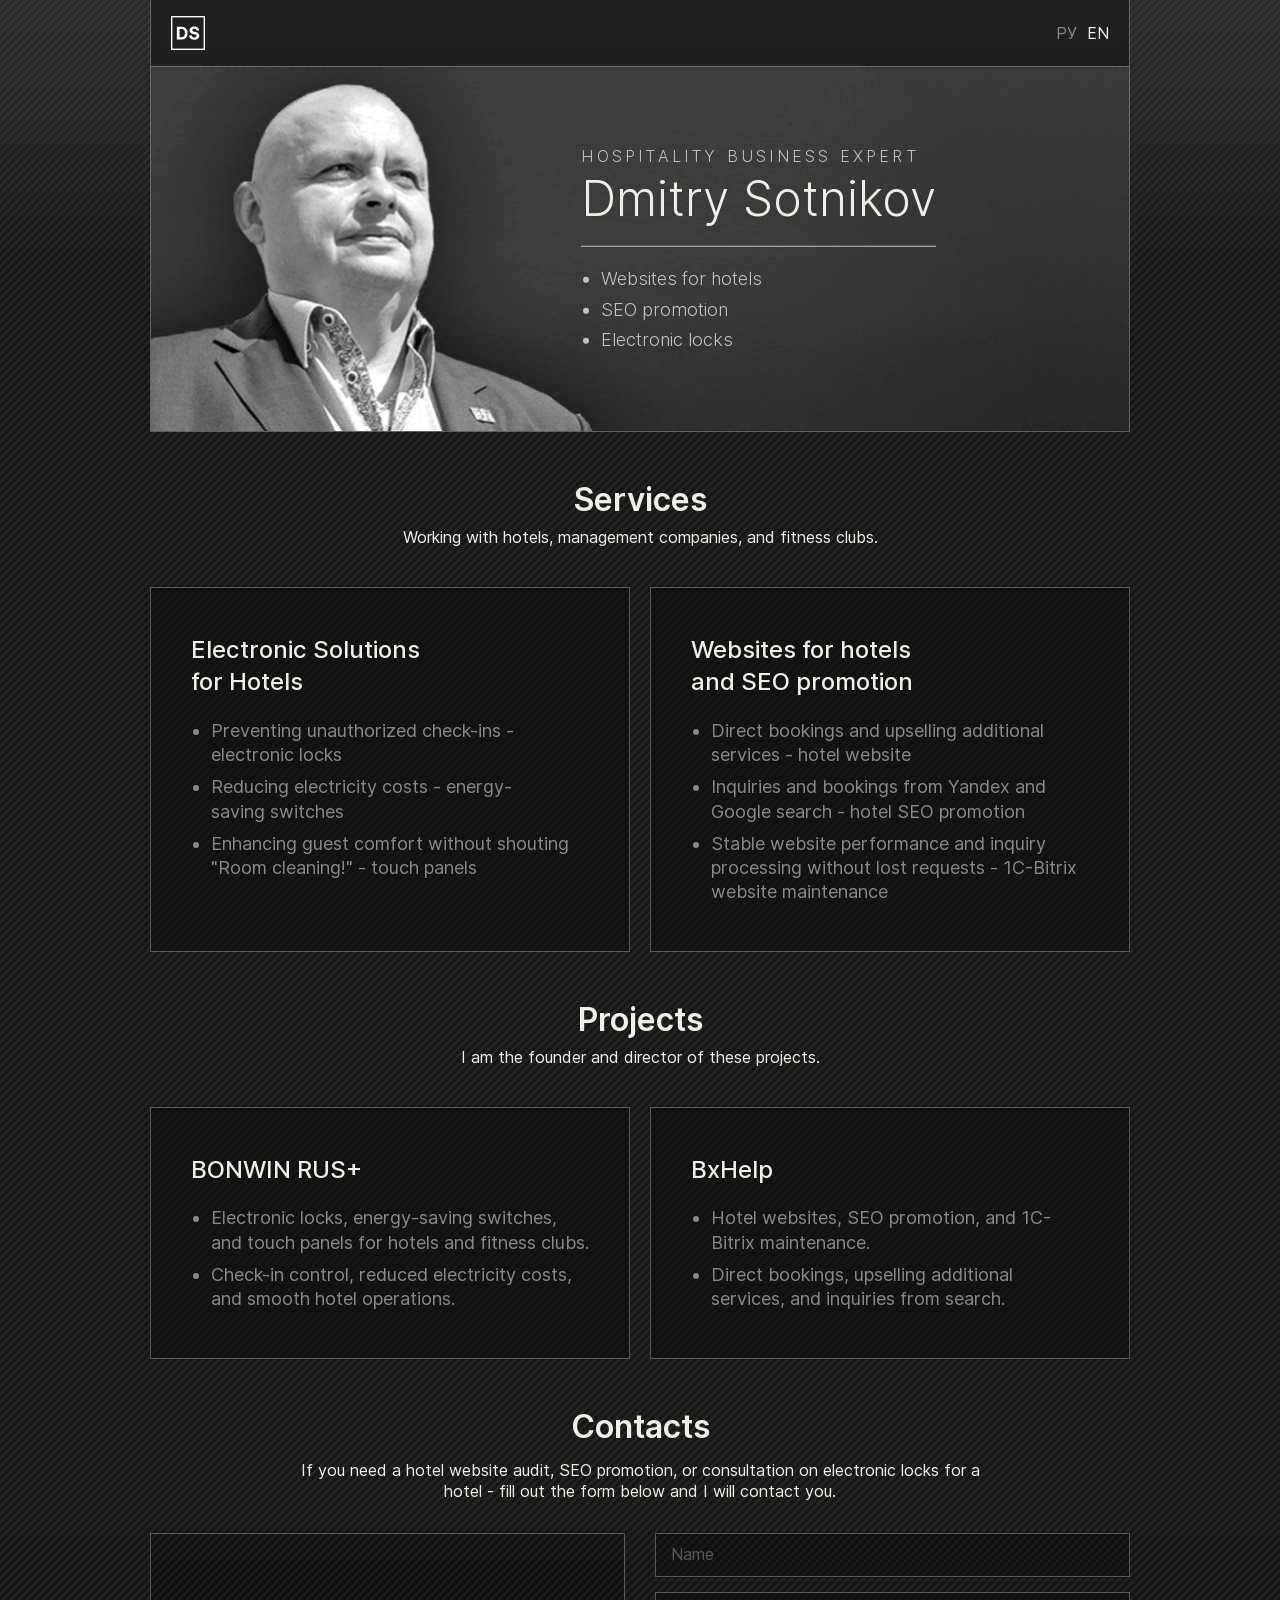
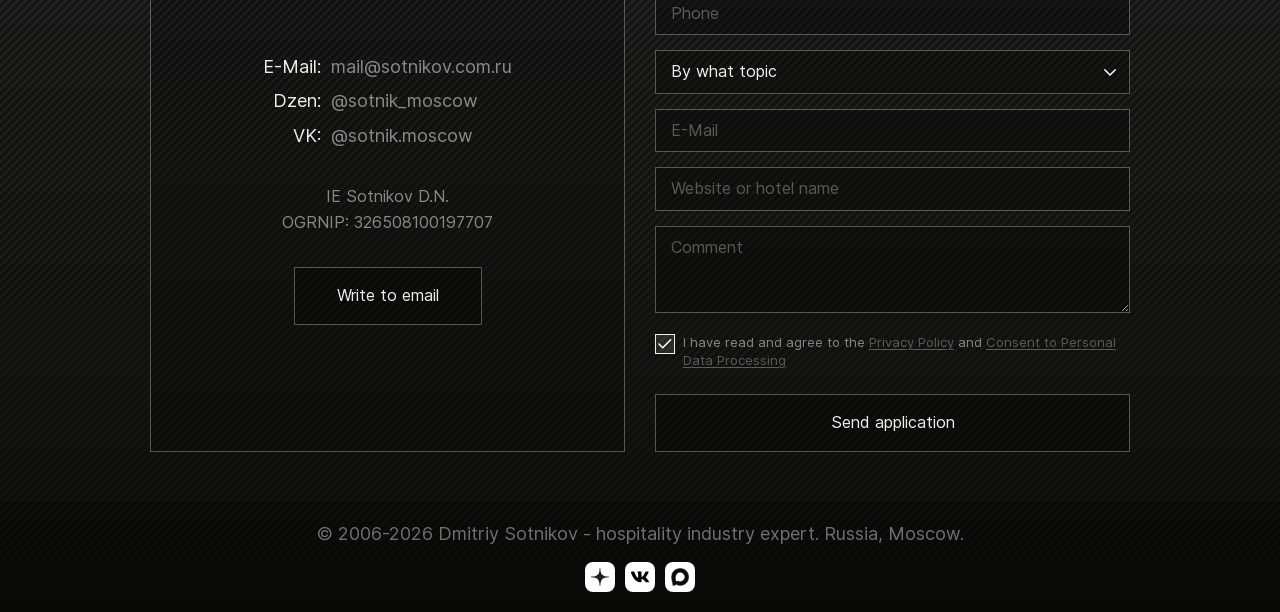
==== commit cbac54e7: "Added config.php with email settings and anti-spam configuration, blocked config.php access via .hta" ====
--- a/EN/index.html
+++ b/EN/index.html
@@ -124,14 +124,15 @@
 						class="hero__img">
 				</picture>
 				<div class="hero__content">
-					<h1 class="hd">Dmitriy Sotnikov - hospitality industry expert, websites for hotels and SEO promotion
+					<p class="hero__descr">Hospitality Business Expert</p>
+					<h1 class="hd">Dmitry Sotnikov - hospitality business expert, websites for hotels and SEO promotion
 					</h1>
-					<h2 class="hero__title">Dmitriy Sotnikov</h2>
-					<p class="hero__text">
-						<b>Hospitality industry expert:</b><br>
-						hotel websites and SEO promotion, <br>
-						electronic locks
-					</p>
+					<p class="hero__title">Dmitry Sotnikov</p>
+					<ul class="hero__list">
+						<li>Websites for hotels</li>
+						<li>SEO promotion</li>
+						<li>Electronic locks</li>
+					</ul>
 				</div>
 			</div>
 		</section>
@@ -246,7 +247,9 @@
 							<div class="form-group form-group--checkbox checkbox">
 								<input type="checkbox" name="consent" id="consent" checked required>
 								<label class="checkbox__label" for="consent">
-									I have read and agree to the <a href="/privacy.html" target="_blank" rel="nofollow">Privacy Policy</a> and <a href="/consent.html" target="_blank" rel="nofollow">Consent to Personal Data Processing</a>
+									I have read and agree to the <a href="/privacy.html" target="_blank"
+										rel="nofollow">Privacy Policy</a> and <a href="/consent.html" target="_blank"
+										rel="nofollow">Consent to Personal Data Processing</a>
 								</label>
 							</div>
 							<button type="submit" class="contacts__btn contacts__btn--submit">Send application</button>
@@ -265,6 +268,8 @@
 						src="../images/dzen.svg" alt="dzen"></a>
 				<a href="https://vk.com/sotnik.moscow" target="_blank" rel="noopener noreferrer"><img
 						src="../images/vk.svg" alt="vk"></a>
+				<a href="https://max.ru/id504504762256_biz" target="_blank" rel="noopener noreferrer"><img
+						src="../images/max.png" alt="max"></a>
 			</div>
 		</div>
 	</footer>
--- a/css/main.css
+++ b/css/main.css
@@ -1 +1 @@
-html{font-family:sans-serif;-ms-text-size-adjust:100%;-webkit-text-size-adjust:100%}body{margin:0}article,aside,details,figcaption,figure,footer,header,hgroup,main,nav,section,summary{display:block}audio,canvas,progress,video{display:inline-block;vertical-align:baseline}audio:not([controls]){display:none;height:0}[hidden],template{display:none}a{background:rgba(0,0,0,0)}a:active,a:hover{outline:0}abbr[title]{border-bottom:1px dotted}b,strong{font-weight:700}dfn{font-style:italic}h1{font-size:2em;margin:.67em 0}mark{background-color:rgba(0,0,0,0)}small{font-size:80%}sub,sup{font-size:75%;line-height:0;position:relative;vertical-align:baseline}sup{top:-0.5em}sub{bottom:-0.25em}img{border:0}svg:not(:root){overflow:hidden}figure{margin:1em 40px}hr{-webkit-box-sizing:content-box;box-sizing:content-box;height:0}pre{overflow:auto}code,kbd,pre,samp{font-family:monospace,monospace;font-size:1em}button,input,optgroup,select,textarea{color:inherit;font:inherit;margin:0}button{overflow:visible}button,select{text-transform:none}button,html input[type=button],input[type=reset],input[type=submit]{-webkit-appearance:button;cursor:pointer}button[disabled],html input[disabled]{cursor:default}button::-moz-focus-inner,input::-moz-focus-inner{border:0;padding:0}input{line-height:normal}input[type=checkbox],input[type=radio]{-webkit-box-sizing:border-box;box-sizing:border-box;padding:0}input[type=number]::-webkit-inner-spin-button,input[type=number]::-webkit-outer-spin-button{height:auto}input[type=search]{-webkit-appearance:textfield;-webkit-box-sizing:content-box;box-sizing:content-box}input[type=search]::-webkit-search-cancel-button,input[type=search]::-webkit-search-decoration{-webkit-appearance:none}legend{border:0;padding:0}textarea{overflow:auto}optgroup{font-weight:600}table{border-collapse:collapse;border-spacing:0}td,th{padding:0}:root{--prime: #496082;--prime-text: #293445;--white: #EEEFE9;--white-fade: rgba(255, 255, 255, 0.3);--black: #070802;--dark: #293445;--gray: #898989;--gray-light: #898989;--bg-light: #EEEFE9;--bg: #070802;--cont: 980px;--cont-padd: 20px;--radius: 10px;--section-spacing: 25px}@media screen and (max-width: 993px){:root{--section-spacing: 32px}}@media screen and (max-width: 700px){:root{--cont-padd: 10px;--section-spacing: 25px}}@font-face{font-family:"Inter";font-style:normal;font-weight:400;font-display:swap;src:local("Inter"),local("Inter Regular"),url(../fonts/Inter-Regular.woff2) format("woff2"),url(../fonts/Inter-Regular.woff) format("woff")}@font-face{font-family:"Inter";font-style:normal;font-weight:500;font-display:swap;src:local("Inter"),local("Inter Medium"),local("Inter-Medium"),url(../fonts/Inter-Medium.woff2) format("woff2"),url(../fonts/Inter-Medium.woff) format("woff")}@font-face{font-family:"Inter";font-style:normal;font-weight:600;font-display:swap;src:local("Inter"),local("Inter SemiBold"),local("Inter-SemiBold"),url(../fonts/Inter-SemiBold.woff2) format("woff2"),url(../fonts/Inter-SemiBold.woff) format("woff")}@font-face{font-family:"Inter";font-style:normal;font-weight:700;font-display:swap;src:local("Inter"),local("Inter Bold"),local("Inter-Bold"),url(../fonts/Inter-Bold.woff2) format("woff2"),url(../fonts/Inter-Bold.woff) format("woff")}.footer .links,.contacts__card,.footer .container,.lang,.header .container,.checkbox,.contacts__form .form-group,.contacts__form,.contacts__form-wrapper,.services__item,.hero__content,body,.footer .container,.contacts__wrap,.services__wrap,.header .container{display:-webkit-box;display:-webkit-flex;display:-ms-flexbox;display:flex}.header .container{-webkit-box-pack:justify;-webkit-justify-content:space-between;-ms-flex-pack:justify;justify-content:space-between}.footer .container,.contacts__wrap,.services__wrap{-webkit-flex-wrap:wrap;-ms-flex-wrap:wrap;flex-wrap:wrap}.contacts__form .form-group,.contacts__form,.contacts__form-wrapper,.contacts__card,.services__item,.hero__content,body{-webkit-box-orient:vertical;-webkit-box-direction:normal;-webkit-flex-direction:column;-ms-flex-direction:column;flex-direction:column}.checkbox{-webkit-box-align:start;-webkit-align-items:flex-start;-ms-flex-align:start;align-items:flex-start}.footer .container,.lang,.header .container{-webkit-box-align:center;-webkit-align-items:center;-ms-flex-align:center;align-items:center}.contacts__card{-webkit-box-pack:center;-webkit-justify-content:center;-ms-flex-pack:center;justify-content:center}.footer .links{-webkit-box-align:center;-webkit-align-items:center;-ms-flex-align:center;align-items:center;-webkit-box-pack:center;-webkit-justify-content:center;-ms-flex-pack:center;justify-content:center}.contacts__btn,.contacts__business,.contacts__descr,input,select,textarea{font-weight:400;font-size:16px;line-height:135%}@media screen and (max-width: 992px){.contacts__btn,.contacts__business,.contacts__descr,input,select,textarea{font-size:14px}}.footer p,.contacts__list li,ul{font-weight:400;font-size:18px;line-height:135%}@media screen and (max-width: 992px){.footer p,.contacts__list li,ul{font-size:16px}}.hero__text{font-weight:400;font-size:20px;line-height:135%}@media screen and (max-width: 992px){.hero__text{font-size:18px}}@media screen and (max-width: 700px){.hero__text{font-size:14px}}h3,.h3,h4,.h4{font-weight:500;font-size:24px;line-height:135%}@media screen and (max-width: 992px){h3,.h3,h4,.h4{font-size:22px}}@media screen and (max-width: 700px){h3,.h3,h4,.h4{font-size:20px}}.contacts h2,h2{font-weight:600;font-size:32px;line-height:110%}@media screen and (max-width: 700px){.contacts h2,h2{font-size:24px}}.hero__title{font-weight:700;font-size:48px;line-height:110%}@media screen and (max-width: 1200px){.hero__title{font-size:42px}}@media screen and (max-width: 993px){.hero__title{font-size:32px}}@media screen and (max-width: 700px){.hero__title{font-size:24px}}.contacts__wrap,.services__wrap{--gap: 20px;--col: 2;gap:var(--gap)}.contacts__wrap>*,.services__wrap>*{-webkit-flex-shrink:0;-ms-flex-negative:0;flex-shrink:0;width:-webkit-calc((100% - var(--gap)*(var(--col) - 1))/var(--col));width:calc((100% - var(--gap)*(var(--col) - 1))/var(--col))}*{padding:0;margin:0;-webkit-box-sizing:border-box;box-sizing:border-box;border:none;outline:none}html{scroll-behavior:smooth}body,html{font-family:"Inter",sans-serif;font-weight:400;font-style:normal;font-optical-sizing:auto;background-color:var(--bg);color:var(--white)}body{min-height:100vh;position:relative;background-image:url("../images/bg.png");background-repeat:repeat-x;z-index:1}mark{color:var(--prime)}.container{width:-webkit-calc(100% - var(--cont-padd)*2);width:calc(100% - var(--cont-padd)*2);max-width:var(--cont);margin:0 auto}section{padding:var(--section-spacing) 0}img{display:block;max-width:100%;-o-object-fit:cover;object-fit:cover}.ic{display:block;--size: 37px;width:var(--size);min-width:var(--size);height:var(--size);aspect-ratio:1/1}ul{padding-left:20px;text-wrap:pretty;color:var(--gray)}ul li:not(:last-child){margin-bottom:8px}h4,h5,h6{font-weight:500}a,button{color:inherit;text-decoration:none;-webkit-transition:all ease .3s;-o-transition:all ease .3s;transition:all ease .3s;background-color:rgba(0,0,0,0)}a:hover,button:hover{opacity:.6}a:active,button:active{opacity:1;-webkit-transform:scale(0.98);-ms-transform:scale(0.98);transform:scale(0.98)}p{text-wrap:pretty}p:last-child{margin-bottom:0}input,select,textarea{padding:10px 15px;border:1px solid var(--white-fade);background-color:rgba(0,0,0,.3);color:var(--white);font-family:inherit}input::-webkit-input-placeholder, select::-webkit-input-placeholder, textarea::-webkit-input-placeholder{color:var(--white-fade)}input::-moz-placeholder, select::-moz-placeholder, textarea::-moz-placeholder{color:var(--white-fade)}input:-ms-input-placeholder, select:-ms-input-placeholder, textarea:-ms-input-placeholder{color:var(--white-fade)}input::-ms-input-placeholder, select::-ms-input-placeholder, textarea::-ms-input-placeholder{color:var(--white-fade)}input::placeholder,select::placeholder,textarea::placeholder{color:var(--white-fade)}input:focus,select:focus,textarea:focus{outline:none;border-color:var(--white)}select{-webkit-appearance:none;-moz-appearance:none;appearance:none;background-image:url("../images/chevron-down.svg");background-repeat:no-repeat;background-position:right 10px center;background-size:18px}textarea{resize:vertical;min-height:80px}.header .container{padding:16px var(--cont-padd);border-left:1px solid var(--white-fade);border-right:1px solid var(--white-fade);background-color:rgba(0,0,0,.3);-webkit-backdrop-filter:blur(2px);backdrop-filter:blur(2px)}.header.--single .container{border-bottom:1px solid var(--white-fade)}@media screen and (max-width: 700px){.header .container{padding:10px}.header *{font-size:14px}}.lang{gap:10px}.lang__item{color:var(--gray)}.lang__item:hover{color:var(--white)}.lang__item.--active{color:var(--white);pointer-events:none}.logo{max-width:34px}@media screen and (max-width: 700px){.logo{max-width:24px}}.hero{position:relative;z-index:1;padding:0 0 var(--section-spacing)}.hero .container{position:relative;border:1px solid var(--white-fade)}.hero__img{width:100%}.hero__content{gap:20px;position:absolute;top:50%;right:0;width:65%;-webkit-transform:translateY(-50%);-ms-transform:translateY(-50%);transform:translateY(-50%);padding:20px 40px 20px 0}.hero .hd{opacity:0;font-size:10px;position:absolute;top:0;left:0;pointer-events:none}.hero__title{font-weight:normal;margin:0}.hero__text{text-wrap:balance;max-width:450px;margin:0 auto}@media screen and (min-width: 993px){.hero__text{min-width:420px}}.hero__text b{text-transform:uppercase}@media screen and (max-width: 700px){.hero__img{min-height:170px}.hero__content{width:68%;gap:10px;padding:10px 15px 10px 0}.hero__text{font-size:14px}}@media screen and (max-width: 540px){.hero__title{font-size:5.7vw}.hero__text{width:95%;font-size:2.7vw;margin:0 0 0 auto}.hero__img{min-height:40vw}}@media screen and (max-width: 480px){.hero__content{width:68%}}.services h2{text-align:center;margin-bottom:10px}.services__descr{text-align:center;margin:0 0 40px}.services__wrap{--col: 2}.services__item{gap:20px;padding:46px 40px;border:1px solid var(--white-fade);background-color:rgba(0,0,0,.3);-webkit-backdrop-filter:blur(1px);backdrop-filter:blur(1px)}.services__item p{color:var(--gray)}.services h3{text-wrap:balance}@media screen and (max-width: 800px){.services__item{padding:37px 30px}}@media screen and (max-width: 700px){.services__descr{margin-bottom:20px}.services__wrap{--col: 1;--gap: 10px}.services__item{gap:10px;padding:20px 15px}}.contacts{text-align:center;margin-bottom:var(--section-spacing)}.contacts h2{margin:0 0 16px}.contacts__descr{max-width:700px;margin:0 auto 30px}.contacts__wrap{--col: 2;--gap: 30px;-webkit-box-align:stretch;-webkit-align-items:stretch;-ms-flex-align:stretch;align-items:stretch}@media screen and (max-width: 900px){.contacts__wrap{--col: 1}}.contacts__card{padding:46px 40px;border:1px solid var(--white-fade);-webkit-box-align:center;-webkit-align-items:center;-ms-flex-align:center;align-items:center;gap:28px;background-color:rgba(0,0,0,.18)}@media screen and (max-width: 700px){.contacts__card{padding:32px 18px}}.contacts__list{color:var(--gray-light);display:table}.contacts__list li{text-align:left;display:table-row}.contacts__list span{padding:5px 0;text-align:right;display:table-cell;color:var(--white)}.contacts__list a{padding-left:10px;display:table-cell;color:inherit;text-decoration:none}.contacts__business{color:var(--gray-light)}.contacts__business p{margin:5px 0}.contacts__form-wrapper{padding:46px 40px;border:1px solid var(--white-fade);background-color:rgba(0,0,0,.18);gap:20px}@media screen and (max-width: 700px){.contacts__form-wrapper{padding:32px 18px}}.contacts__form{gap:15px;text-align:left}.contacts__form .form-group{gap:5px}.contacts .form-group--checkbox{margin-top:5px}.checkbox{gap:10px;position:relative;z-index:0}.checkbox__label{font-size:13px;line-height:1.4;color:var(--gray);padding-left:28px;cursor:pointer}.checkbox__label::after{content:"";position:absolute;left:0;top:0;display:block;width:18px;height:18px;margin-top:1px;border:1px solid var(--white-fade);background-color:rgba(0,0,0,.3);background-repeat:no-repeat;background-position:center center;-webkit-transition:border-color .3s,background-color .3s;-o-transition:border-color .3s,background-color .3s;transition:border-color .3s,background-color .3s;z-index:-1}.checkbox__label a{color:var(--white-fade);text-decoration:underline;text-underline-offset:2px}.checkbox__label a:hover{color:var(--white);opacity:1}.checkbox input[type=checkbox]{position:absolute;opacity:0;width:18px;height:18px;z-index:-1}.checkbox input[type=checkbox]:checked~label::after{border-color:var(--white);background-image:url("../images/check.svg");background-color:hsla(0,0%,100%,.1)}.checkbox input[type=checkbox]::after{opacity:1}.contacts__btn{display:-webkit-inline-box;display:-webkit-inline-flex;display:-ms-inline-flexbox;display:inline-flex;-webkit-box-align:center;-webkit-align-items:center;-ms-flex-align:center;align-items:center;-webkit-box-pack:center;-webkit-justify-content:center;-ms-flex-pack:center;justify-content:center;min-height:58px;padding:0 42px;border:1px solid var(--white-fade);background-color:rgba(0,0,0,.3);color:var(--white);text-decoration:none;cursor:pointer;-webkit-transition:background-color .3s,border-color .3s;-o-transition:background-color .3s,border-color .3s;transition:background-color .3s,border-color .3s}.contacts__btn:hover{background-color:hsla(0,0%,100%,.1);border-color:var(--white)}.contacts__btn--submit{margin-top:10px;width:100%}.article{padding:var(--section-spacing) 0}.article h1.hd{opacity:1;position:static;pointer-events:auto;font-size:32px;margin:0 0 30px;text-align:center}@media screen and (max-width: 700px){.article h1.hd{font-size:24px}}.article h2{font-size:22px;margin:40px 0 20px;color:var(--white)}@media screen and (max-width: 700px){.article h2{font-size:18px}}.article p{margin:12px 0;line-height:1.6;color:var(--bg-light);opacity:.7}.article ul{margin:12px 0;padding-left:25px}.article ul li{margin:8px 0;color:var(--gray-light);line-height:1.5}.article__content{margin:0 auto;padding:40px;border:1px solid var(--white-fade);background-color:rgba(0,0,0,.3)}@media screen and (max-width: 700px){.article__content{padding:20px}}.article__intro{font-size:16px;color:var(--white);margin-bottom:30px}.article__requisites{margin-top:20px;padding:20px;background-color:rgba(0,0,0,.2);border:1px solid var(--white-fade)}.article__requisites p{margin:8px 0}.article__requisites a{color:var(--white);text-decoration:none}.article__requisites a:hover{text-decoration:underline}.footer{padding:20px;margin-top:auto;text-align:center;color:#6f6f6f;background-color:rgba(0,0,0,.3)}.footer .container{gap:16px}.footer .links{gap:10px}.footer .links a{-webkit-border-radius:8px;border-radius:8px;padding:6px;background-color:#fff}.footer .links img{width:18px;height:18px;-o-object-fit:contain;object-fit:contain;-o-object-position:center center;object-position:center center}@media screen and (max-width: 900px){.footer p{width:100%;text-align:center}.footer .links{width:100%;margin:0 auto}}/*# sourceMappingURL=main.css.map */+html{font-family:sans-serif;-ms-text-size-adjust:100%;-webkit-text-size-adjust:100%}body{margin:0}article,aside,details,figcaption,figure,footer,header,hgroup,main,nav,section,summary{display:block}audio,canvas,progress,video{display:inline-block;vertical-align:baseline}audio:not([controls]){display:none;height:0}[hidden],template{display:none}a{background:rgba(0,0,0,0)}a:active,a:hover{outline:0}abbr[title]{border-bottom:1px dotted}b,strong{font-weight:700}dfn{font-style:italic}h1{font-size:2em;margin:.67em 0}mark{background-color:rgba(0,0,0,0)}small{font-size:80%}sub,sup{font-size:75%;line-height:0;position:relative;vertical-align:baseline}sup{top:-0.5em}sub{bottom:-0.25em}img{border:0}svg:not(:root){overflow:hidden}figure{margin:1em 40px}hr{-webkit-box-sizing:content-box;box-sizing:content-box;height:0}pre{overflow:auto}code,kbd,pre,samp{font-family:monospace,monospace;font-size:1em}button,input,optgroup,select,textarea{color:inherit;font:inherit;margin:0}button{overflow:visible}button,select{text-transform:none}button,html input[type=button],input[type=reset],input[type=submit]{-webkit-appearance:button;cursor:pointer}button[disabled],html input[disabled]{cursor:default}button::-moz-focus-inner,input::-moz-focus-inner{border:0;padding:0}input{line-height:normal}input[type=checkbox],input[type=radio]{-webkit-box-sizing:border-box;box-sizing:border-box;padding:0}input[type=number]::-webkit-inner-spin-button,input[type=number]::-webkit-outer-spin-button{height:auto}input[type=search]{-webkit-appearance:textfield;-webkit-box-sizing:content-box;box-sizing:content-box}input[type=search]::-webkit-search-cancel-button,input[type=search]::-webkit-search-decoration{-webkit-appearance:none}legend{border:0;padding:0}textarea{overflow:auto}optgroup{font-weight:600}table{border-collapse:collapse;border-spacing:0}td,th{padding:0}:root{--prime: #496082;--prime-text: #293445;--white: #EEEFE9;--white-fade: rgba(255, 255, 255, 0.3);--black: #070802;--dark: #293445;--gray: #898989;--gray-light: #898989;--bg-light: #EEEFE9;--bg: #070802;--cont: 980px;--cont-padd: 20px;--radius: 10px;--section-spacing: 25px}@media screen and (max-width: 993px){:root{--section-spacing: 32px}}@media screen and (max-width: 700px){:root{--cont-padd: 10px;--section-spacing: 25px}}@font-face{font-family:"Inter";font-style:normal;font-weight:400;font-display:swap;src:local("Inter"),local("Inter Regular"),url(../fonts/Inter-Regular.woff2) format("woff2"),url(../fonts/Inter-Regular.woff) format("woff")}@font-face{font-family:"Inter";font-style:normal;font-weight:300;font-display:swap;src:local("Inter"),local("Inter Light"),url(../fonts/Inter-Light.woff2) format("woff2"),url(../fonts/Inter-Light.woff) format("woff")}@font-face{font-family:"Inter";font-style:normal;font-weight:500;font-display:swap;src:local("Inter"),local("Inter Medium"),local("Inter-Medium"),url(../fonts/Inter-Medium.woff2) format("woff2"),url(../fonts/Inter-Medium.woff) format("woff")}@font-face{font-family:"Inter";font-style:normal;font-weight:600;font-display:swap;src:local("Inter"),local("Inter SemiBold"),local("Inter-SemiBold"),url(../fonts/Inter-SemiBold.woff2) format("woff2"),url(../fonts/Inter-SemiBold.woff) format("woff")}@font-face{font-family:"Inter";font-style:normal;font-weight:700;font-display:swap;src:local("Inter"),local("Inter Bold"),local("Inter-Bold"),url(../fonts/Inter-Bold.woff2) format("woff2"),url(../fonts/Inter-Bold.woff) format("woff")}.footer .links,.footer .container,.contacts__card,.lang,.header .container,.checkbox,.contacts__onmob,.contacts__form .form-group,.contacts__form,.services__item,body,.contacts__wrap,.services__wrap,.header .container{display:-webkit-box;display:-webkit-flex;display:-ms-flexbox;display:flex}.header .container{-webkit-box-pack:justify;-webkit-justify-content:space-between;-ms-flex-pack:justify;justify-content:space-between}.contacts__wrap,.services__wrap{-webkit-flex-wrap:wrap;-ms-flex-wrap:wrap;flex-wrap:wrap}.footer .container,.contacts__onmob,.contacts__form .form-group,.contacts__form,.contacts__card,.services__item,body{-webkit-box-orient:vertical;-webkit-box-direction:normal;-webkit-flex-direction:column;-ms-flex-direction:column;flex-direction:column}.checkbox{-webkit-box-align:start;-webkit-align-items:flex-start;-ms-flex-align:start;align-items:flex-start}.lang,.header .container{-webkit-box-align:center;-webkit-align-items:center;-ms-flex-align:center;align-items:center}.contacts__card{-webkit-box-pack:center;-webkit-justify-content:center;-ms-flex-pack:center;justify-content:center}.footer .links,.footer .container{-webkit-box-align:center;-webkit-align-items:center;-ms-flex-align:center;align-items:center;-webkit-box-pack:center;-webkit-justify-content:center;-ms-flex-pack:center;justify-content:center}.contacts__btn,.contacts__business,.contacts__descr,input,select,textarea{font-weight:400;font-size:16px;line-height:135%}@media screen and (max-width: 992px){.contacts__btn,.contacts__business,.contacts__descr,input,select,textarea{font-size:14px}}.footer p,.contacts__list li,ul{font-weight:400;font-size:18px;line-height:135%}@media screen and (max-width: 992px){.footer p,.contacts__list li,ul{font-size:16px}}.hero__descr{font-weight:400;font-size:20px;line-height:135%}@media screen and (max-width: 992px){.hero__descr{font-size:18px}}@media screen and (max-width: 700px){.hero__descr{font-size:14px}}h3,.h3,h4,.h4{font-weight:500;font-size:24px;line-height:135%}@media screen and (max-width: 992px){h3,.h3,h4,.h4{font-size:22px}}@media screen and (max-width: 700px){h3,.h3,h4,.h4{font-size:20px}}.contacts h2,h2{font-weight:600;font-size:32px;line-height:110%}@media screen and (max-width: 700px){.contacts h2,h2{font-size:24px}}.hero__title{font-weight:700;font-size:48px;line-height:110%}@media screen and (max-width: 993px){.hero__title{font-size:34px}}@media screen and (max-width: 700px){.hero__title{font-size:28px}}.contacts__wrap,.services__wrap{--gap: 20px;--col: 2;gap:var(--gap)}.contacts__wrap>*,.services__wrap>*{-webkit-flex-shrink:0;-ms-flex-negative:0;flex-shrink:0;width:-webkit-calc((100% - var(--gap)*(var(--col) - 1))/var(--col));width:calc((100% - var(--gap)*(var(--col) - 1))/var(--col))}*{padding:0;margin:0;-webkit-box-sizing:border-box;box-sizing:border-box;border:none;outline:none}html{scroll-behavior:smooth}body,html{font-family:"Inter",sans-serif;font-weight:400;font-style:normal;font-optical-sizing:auto;background-color:var(--bg);color:var(--white)}body{min-height:100vh;position:relative;background-image:url("../images/bg.png");background-repeat:repeat-x;z-index:1}mark{color:var(--prime)}.container{width:-webkit-calc(100% - var(--cont-padd)*2);width:calc(100% - var(--cont-padd)*2);max-width:var(--cont);margin:0 auto}section{padding:var(--section-spacing) 0}img{display:block;max-width:100%;-o-object-fit:cover;object-fit:cover}.ic{display:block;--size: 37px;width:var(--size);min-width:var(--size);height:var(--size);aspect-ratio:1/1}ul{padding-left:20px;text-wrap:pretty;color:var(--gray)}ul li:not(:last-child){margin-bottom:8px}h4,h5,h6{font-weight:500}a,button{color:inherit;text-decoration:none;-webkit-transition:all ease .3s;-o-transition:all ease .3s;transition:all ease .3s;background-color:rgba(0,0,0,0)}a:hover,button:hover{opacity:.6}a:active,button:active{opacity:1;-webkit-transform:scale(0.98);-ms-transform:scale(0.98);transform:scale(0.98)}p{text-wrap:pretty}p:last-child{margin-bottom:0}input,select,textarea{padding:10px 15px;border:1px solid var(--white-fade);background-color:rgba(0,0,0,.3);color:var(--white);font-family:inherit}input::-webkit-input-placeholder, select::-webkit-input-placeholder, textarea::-webkit-input-placeholder{color:var(--white-fade)}input::-moz-placeholder, select::-moz-placeholder, textarea::-moz-placeholder{color:var(--white-fade)}input:-ms-input-placeholder, select:-ms-input-placeholder, textarea:-ms-input-placeholder{color:var(--white-fade)}input::-ms-input-placeholder, select::-ms-input-placeholder, textarea::-ms-input-placeholder{color:var(--white-fade)}input::placeholder,select::placeholder,textarea::placeholder{color:var(--white-fade)}input:focus,select:focus,textarea:focus{outline:none;border-color:var(--white)}select{-webkit-appearance:none;-moz-appearance:none;appearance:none;background-image:url("../images/chevron-down.svg");background-repeat:no-repeat;background-position:right 10px center;background-size:18px}textarea{resize:vertical;min-height:80px}.header .container{padding:16px var(--cont-padd);border-left:1px solid var(--white-fade);border-right:1px solid var(--white-fade);background-color:rgba(0,0,0,.3);-webkit-backdrop-filter:blur(2px);backdrop-filter:blur(2px)}.header.--single .container{border-bottom:1px solid var(--white-fade)}@media screen and (max-width: 700px){.header .container{padding:10px}.header *{font-size:14px}}.lang{gap:10px}.lang__item{color:var(--gray)}.lang__item:hover{color:var(--white)}.lang__item.--active{color:var(--white);pointer-events:none}.logo{max-width:34px}@media screen and (max-width: 700px){.logo{max-width:24px}}.hero{position:relative;z-index:1;padding:0 0 var(--section-spacing)}.hero .container{position:relative;border:1px solid var(--white-fade)}.hero__img{width:100%}.hero__content{position:absolute;top:50%;right:0;width:56%;-webkit-transform:translateY(-50%);-ms-transform:translateY(-50%);transform:translateY(-50%);padding:20px 40px 20px 0}.hero .hd{opacity:0;font-size:10px;position:absolute;pointer-events:none;top:0;left:0;margin:0}.hero__title{width:-webkit-fit-content;width:-moz-fit-content;width:fit-content;font-weight:300;margin:0 0 20px;padding-bottom:20px;border-bottom:1px solid hsla(0,0%,100%,.7)}.hero__descr{--fz: 16px;font-weight:300;font-size:var(--fz);text-wrap:balance;max-width:450px;letter-spacing:-webkit-calc(var(--fz)*.2);letter-spacing:calc(var(--fz)*.2);text-transform:uppercase;margin:0 0 6px;color:hsla(0,0%,100%,.7)}.hero__list{font-weight:300;color:hsla(0,0%,100%,.7)}.hero__list li:not(:last-child){margin-bottom:6px}@media screen and (max-width: 993px){.hero__descr{--fz: 12px}}@media screen and (max-width: 700px){.hero__img{min-height:170px}.hero__content{width:58%;padding:10px 15px 10px 0}.hero__title{padding-bottom:12px;margin-bottom:12px}.hero__text{font-size:14px}.hero__descr{--fz: 10px}}@media screen and (max-width: 540px){.hero__descr{--fz: 2.1vw;margin-bottom:.6vw}.hero__title{font-size:6vw;margin-bottom:2.5vw;padding-bottom:2.5vw}.hero__list li{font-size:3.2vw;line-height:110%}.hero__list li:not(:last-child){margin-bottom:1.3vw}.hero__text{width:95%;font-size:2.7vw;margin:0 0 0 auto}.hero__img{min-height:40vw}.hero__content{top:47%;width:65%}}.services h2{text-align:center;margin-bottom:10px}.services__descr{text-align:center;margin:0 0 40px}.services__wrap{--col: 2}.services__item{gap:20px;padding:46px 40px;border:1px solid var(--white-fade);background-color:rgba(0,0,0,.3);-webkit-backdrop-filter:blur(1px);backdrop-filter:blur(1px)}.services__item p{color:var(--gray)}.services h3{text-wrap:balance}@media screen and (max-width: 800px){.services__item{padding:37px 30px}}@media screen and (max-width: 700px){.services__descr{margin-bottom:20px}.services__wrap{--col: 1;--gap: 10px}.services__item{gap:10px;padding:20px 15px}}.contacts{text-align:center;margin-bottom:var(--section-spacing)}.contacts h2{margin:0 0 16px}.contacts__descr{max-width:700px;margin:0 auto 30px}.contacts__wrap{--col: 2;--gap: 30px;-webkit-box-align:stretch;-webkit-align-items:stretch;-ms-flex-align:stretch;align-items:stretch}@media screen and (max-width: 900px){.contacts__wrap{--col: 1}}.contacts__card{padding:40px 40px 50px;border:1px solid var(--white-fade);-webkit-box-align:center;-webkit-align-items:center;-ms-flex-align:center;align-items:center;gap:28px;background-color:rgba(0,0,0,.18)}@media screen and (max-width: 700px){.contacts__card{padding:32px 18px}}.contacts__list{padding-left:0;color:var(--gray-light);display:table}.contacts__list li{text-align:left;display:table-row}.contacts__list span{padding:5px 0;text-align:right;display:table-cell;color:var(--white)}.contacts__list a{padding-left:10px;display:table-cell;color:inherit;text-decoration:none}.contacts__business{color:var(--gray-light)}.contacts__business p{margin:5px 0}.contacts__form{-webkit-box-align:stretch;-webkit-align-items:stretch;-ms-flex-align:stretch;align-items:stretch;gap:15px;text-align:left;position:relative}.contacts__form #cnames{opacity:0;pointer-events:none;position:absolute;top:0;left:0}.contacts__form .form-group{gap:5px}.contacts .form-group--checkbox{margin-top:5px}.contacts__onmob{gap:20px}.contacts__onmob>*{margin:0}@media screen and (min-width: 901px){.contacts__onmob{display:none}}@media screen and (max-width: 900px){.contacts__card{gap:14px}.contacts__form{opacity:0;-webkit-transform:translateY(20px);-ms-transform:translateY(20px);transform:translateY(20px);-webkit-transition:all .3s ease;-o-transition:all .3s ease;transition:all .3s ease}.contacts__form.--active{-webkit-animation:fadeIn .8s ease forwards;animation:fadeIn .8s ease forwards}.contacts__form:not(.--active){display:none}.contacts .--hide-on-mobile{display:none !important}}@media screen and (min-width: 901px){.contacts__form{opacity:1 !important;-webkit-transform:none !important;-ms-transform:none !important;transform:none !important}}@-webkit-keyframes fadeIn{0%{opacity:0;-webkit-transform:translateY(20px);transform:translateY(20px)}100%{opacity:1;-webkit-transform:translateY(0);transform:translateY(0)}}@keyframes fadeIn{0%{opacity:0;-webkit-transform:translateY(20px);transform:translateY(20px)}100%{opacity:1;-webkit-transform:translateY(0);transform:translateY(0)}}.checkbox{gap:10px;position:relative;z-index:0}.checkbox__label{font-size:13px;line-height:1.4;color:var(--gray);padding-left:28px;cursor:pointer}.checkbox__label::after{content:"";position:absolute;left:0;top:0;display:block;width:18px;height:18px;margin-top:1px;border:1px solid var(--white-fade);background-color:rgba(0,0,0,.3);background-repeat:no-repeat;background-position:center center;-webkit-transition:border-color .3s,background-color .3s;-o-transition:border-color .3s,background-color .3s;transition:border-color .3s,background-color .3s;z-index:-1}.checkbox__label a{color:var(--white-fade);text-decoration:underline;text-underline-offset:2px}.checkbox__label a:hover{color:var(--white);opacity:1}.checkbox input[type=checkbox]{position:absolute;opacity:0;width:18px;height:18px;z-index:-1}.checkbox input[type=checkbox]:checked~label::after{border-color:var(--white);background-image:url("../images/check.svg");background-color:hsla(0,0%,100%,.1)}.checkbox input[type=checkbox]::after{opacity:1}.contacts__btn{display:-webkit-inline-box;display:-webkit-inline-flex;display:-ms-inline-flexbox;display:inline-flex;-webkit-box-align:center;-webkit-align-items:center;-ms-flex-align:center;align-items:center;-webkit-box-pack:center;-webkit-justify-content:center;-ms-flex-pack:center;justify-content:center;min-height:58px;padding:0 42px;border:1px solid var(--white-fade);background-color:rgba(0,0,0,.3);color:var(--white);text-decoration:none;cursor:pointer;-webkit-transition:background-color .3s,border-color .3s;-o-transition:background-color .3s,border-color .3s;transition:background-color .3s,border-color .3s}.contacts__btn:hover{background-color:hsla(0,0%,100%,.1);border-color:var(--white)}.contacts__btn--submit{margin-top:10px;width:100%}.article{padding:var(--section-spacing) 0}.article h1.hd{opacity:1;position:static;pointer-events:auto;font-size:32px;margin:0 0 30px;text-align:center}@media screen and (max-width: 700px){.article h1.hd{font-size:24px}}.article h2{font-size:22px;margin:40px 0 20px;color:var(--white)}@media screen and (max-width: 700px){.article h2{font-size:18px}}.article p{margin:12px 0;line-height:1.6;color:var(--bg-light);opacity:.7}.article ul{margin:12px 0;padding-left:25px}.article ul li{margin:8px 0;color:var(--gray-light);line-height:1.5}.article__content{margin:0 auto;padding:40px;border:1px solid var(--white-fade);background-color:rgba(0,0,0,.3)}@media screen and (max-width: 700px){.article__content{padding:20px}}.article__intro{font-size:16px;color:var(--white);margin-bottom:30px}.article__requisites{margin-top:20px;padding:20px;background-color:rgba(0,0,0,.2);border:1px solid var(--white-fade)}.article__requisites p{margin:8px 0}.article__requisites a{color:var(--white);text-decoration:none}.article__requisites a:hover{text-decoration:underline}.footer{padding:20px;margin-top:auto;text-align:center;color:#6f6f6f;background-color:rgba(0,0,0,.3)}.footer .container{gap:16px}.footer .links{gap:10px}.footer .links a{-webkit-border-radius:8px;border-radius:8px;padding:6px;background-color:#fff}.footer .links img{width:18px;height:18px;-o-object-fit:contain;object-fit:contain;-o-object-position:center center;object-position:center center}@media screen and (max-width: 900px){.footer p{width:100%;text-align:center}.footer .links{width:100%;margin:0 auto}}/*# sourceMappingURL=main.css.map */
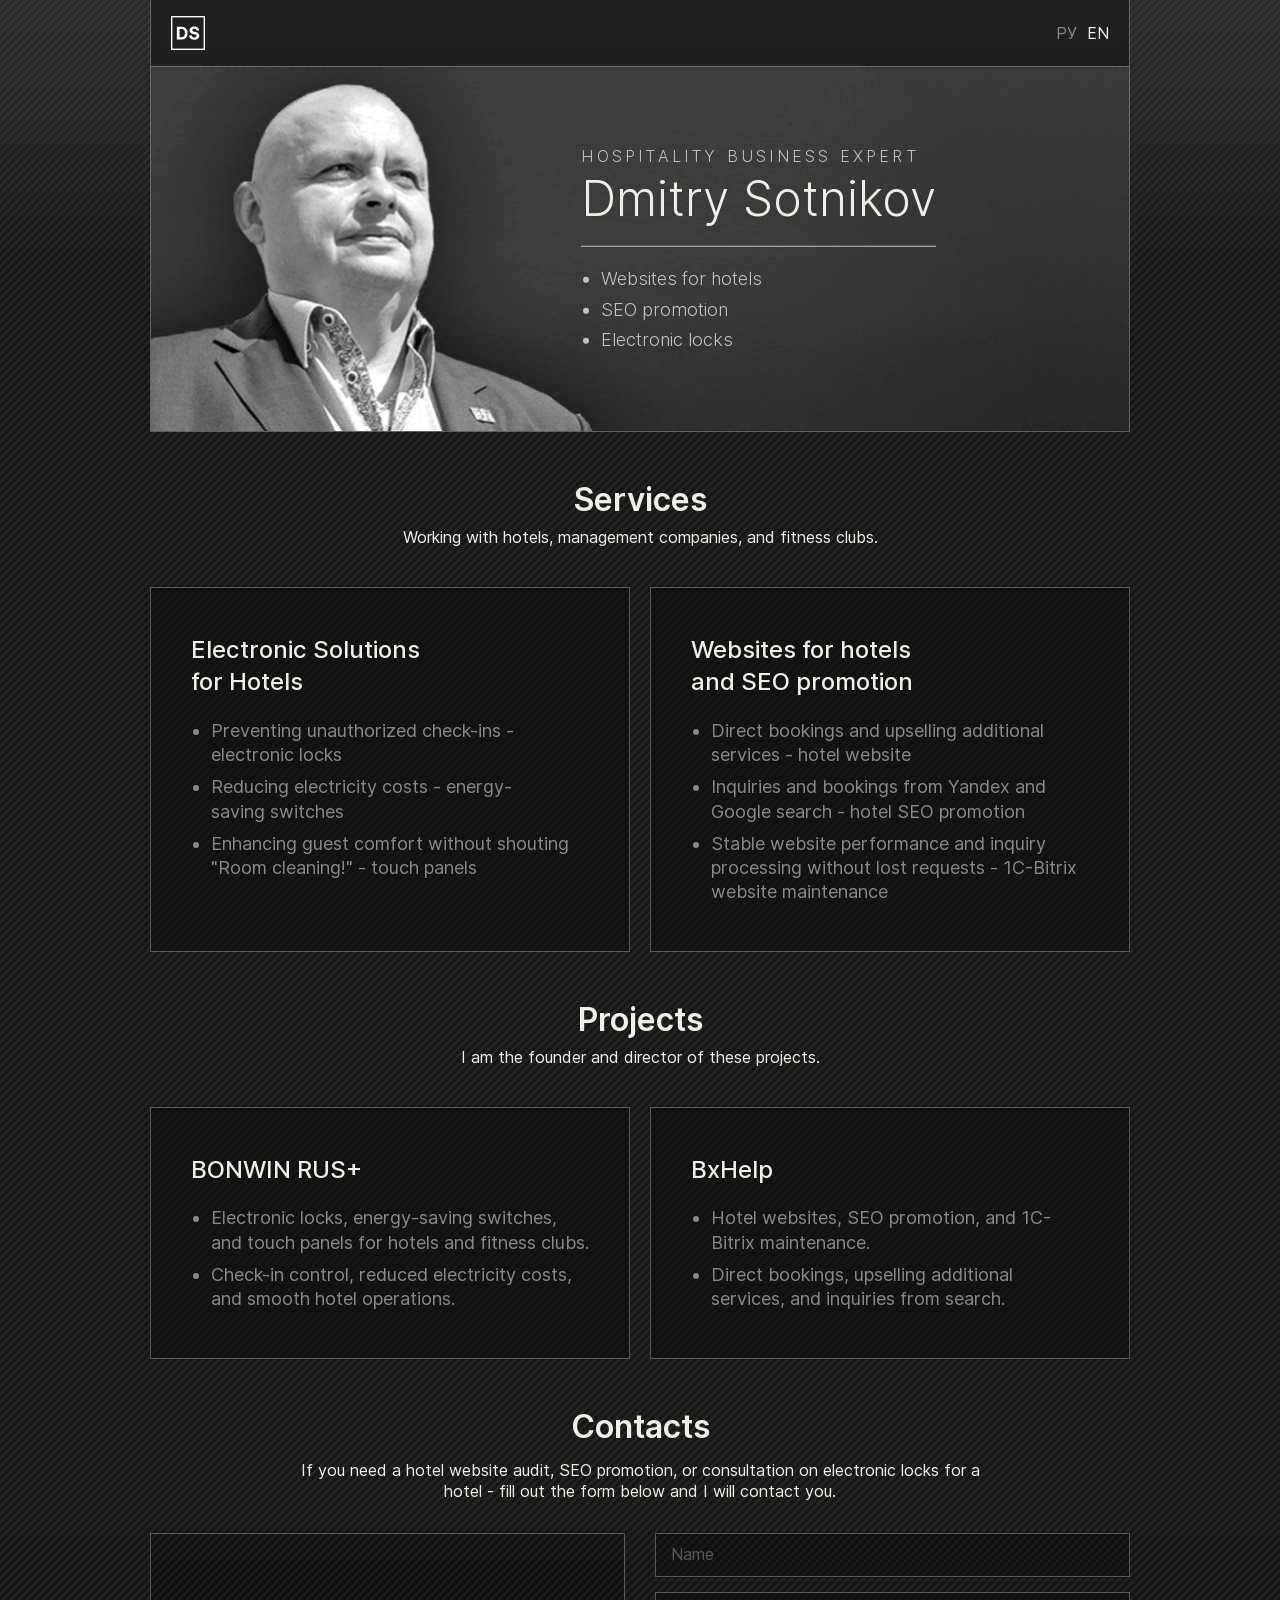
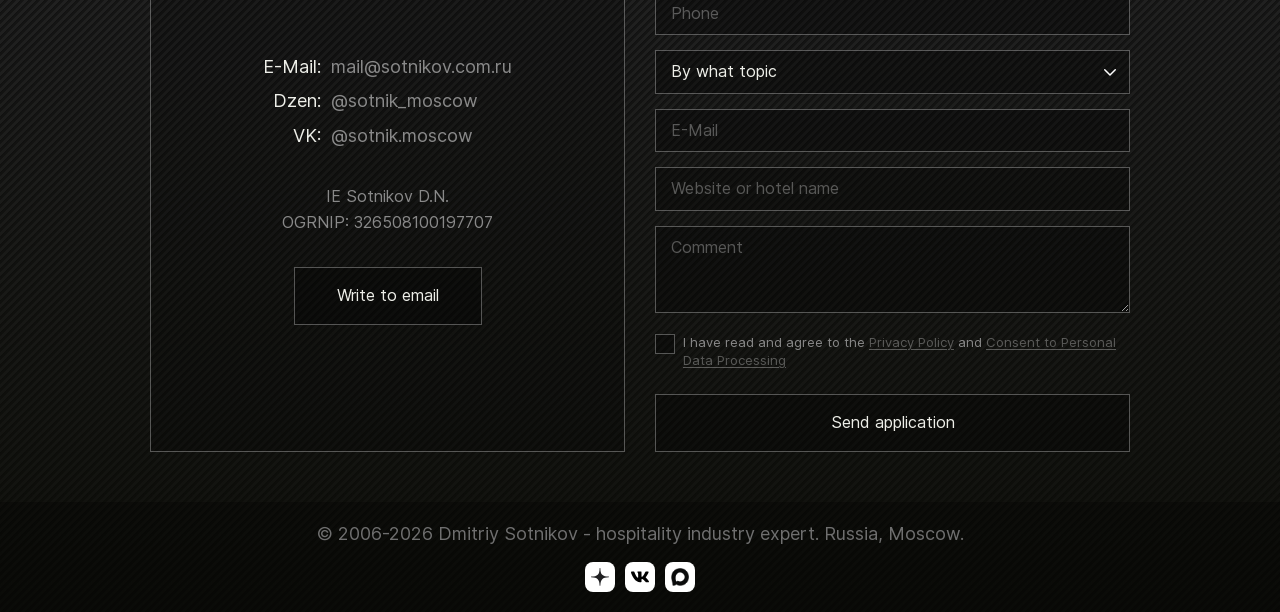
==== commit 793ec143: "Removed checked attribute from consent checkbox, added contacts section ID, added mobile hide class " ====
--- a/EN/index.html
+++ b/EN/index.html
@@ -245,7 +245,7 @@
 								<textarea id="comment" name="comment" rows="3" placeholder="Comment"></textarea>
 							</div>
 							<div class="form-group form-group--checkbox checkbox">
-								<input type="checkbox" name="consent" id="consent" checked required>
+								<input type="checkbox" name="consent" id="consent" required>
 								<label class="checkbox__label" for="consent">
 									I have read and agree to the <a href="/privacy.html" target="_blank"
 										rel="nofollow">Privacy Policy</a> and <a href="/consent.html" target="_blank"
--- a/css/main.css
+++ b/css/main.css
@@ -1 +1 @@
-html{font-family:sans-serif;-ms-text-size-adjust:100%;-webkit-text-size-adjust:100%}body{margin:0}article,aside,details,figcaption,figure,footer,header,hgroup,main,nav,section,summary{display:block}audio,canvas,progress,video{display:inline-block;vertical-align:baseline}audio:not([controls]){display:none;height:0}[hidden],template{display:none}a{background:rgba(0,0,0,0)}a:active,a:hover{outline:0}abbr[title]{border-bottom:1px dotted}b,strong{font-weight:700}dfn{font-style:italic}h1{font-size:2em;margin:.67em 0}mark{background-color:rgba(0,0,0,0)}small{font-size:80%}sub,sup{font-size:75%;line-height:0;position:relative;vertical-align:baseline}sup{top:-0.5em}sub{bottom:-0.25em}img{border:0}svg:not(:root){overflow:hidden}figure{margin:1em 40px}hr{-webkit-box-sizing:content-box;box-sizing:content-box;height:0}pre{overflow:auto}code,kbd,pre,samp{font-family:monospace,monospace;font-size:1em}button,input,optgroup,select,textarea{color:inherit;font:inherit;margin:0}button{overflow:visible}button,select{text-transform:none}button,html input[type=button],input[type=reset],input[type=submit]{-webkit-appearance:button;cursor:pointer}button[disabled],html input[disabled]{cursor:default}button::-moz-focus-inner,input::-moz-focus-inner{border:0;padding:0}input{line-height:normal}input[type=checkbox],input[type=radio]{-webkit-box-sizing:border-box;box-sizing:border-box;padding:0}input[type=number]::-webkit-inner-spin-button,input[type=number]::-webkit-outer-spin-button{height:auto}input[type=search]{-webkit-appearance:textfield;-webkit-box-sizing:content-box;box-sizing:content-box}input[type=search]::-webkit-search-cancel-button,input[type=search]::-webkit-search-decoration{-webkit-appearance:none}legend{border:0;padding:0}textarea{overflow:auto}optgroup{font-weight:600}table{border-collapse:collapse;border-spacing:0}td,th{padding:0}:root{--prime: #496082;--prime-text: #293445;--white: #EEEFE9;--white-fade: rgba(255, 255, 255, 0.3);--black: #070802;--dark: #293445;--gray: #898989;--gray-light: #898989;--bg-light: #EEEFE9;--bg: #070802;--cont: 980px;--cont-padd: 20px;--radius: 10px;--section-spacing: 25px}@media screen and (max-width: 993px){:root{--section-spacing: 32px}}@media screen and (max-width: 700px){:root{--cont-padd: 10px;--section-spacing: 25px}}@font-face{font-family:"Inter";font-style:normal;font-weight:400;font-display:swap;src:local("Inter"),local("Inter Regular"),url(../fonts/Inter-Regular.woff2) format("woff2"),url(../fonts/Inter-Regular.woff) format("woff")}@font-face{font-family:"Inter";font-style:normal;font-weight:300;font-display:swap;src:local("Inter"),local("Inter Light"),url(../fonts/Inter-Light.woff2) format("woff2"),url(../fonts/Inter-Light.woff) format("woff")}@font-face{font-family:"Inter";font-style:normal;font-weight:500;font-display:swap;src:local("Inter"),local("Inter Medium"),local("Inter-Medium"),url(../fonts/Inter-Medium.woff2) format("woff2"),url(../fonts/Inter-Medium.woff) format("woff")}@font-face{font-family:"Inter";font-style:normal;font-weight:600;font-display:swap;src:local("Inter"),local("Inter SemiBold"),local("Inter-SemiBold"),url(../fonts/Inter-SemiBold.woff2) format("woff2"),url(../fonts/Inter-SemiBold.woff) format("woff")}@font-face{font-family:"Inter";font-style:normal;font-weight:700;font-display:swap;src:local("Inter"),local("Inter Bold"),local("Inter-Bold"),url(../fonts/Inter-Bold.woff2) format("woff2"),url(../fonts/Inter-Bold.woff) format("woff")}.footer .links,.footer .container,.contacts__card,.lang,.header .container,.checkbox,.contacts__onmob,.contacts__form .form-group,.contacts__form,.services__item,body,.contacts__wrap,.services__wrap,.header .container{display:-webkit-box;display:-webkit-flex;display:-ms-flexbox;display:flex}.header .container{-webkit-box-pack:justify;-webkit-justify-content:space-between;-ms-flex-pack:justify;justify-content:space-between}.contacts__wrap,.services__wrap{-webkit-flex-wrap:wrap;-ms-flex-wrap:wrap;flex-wrap:wrap}.footer .container,.contacts__onmob,.contacts__form .form-group,.contacts__form,.contacts__card,.services__item,body{-webkit-box-orient:vertical;-webkit-box-direction:normal;-webkit-flex-direction:column;-ms-flex-direction:column;flex-direction:column}.checkbox{-webkit-box-align:start;-webkit-align-items:flex-start;-ms-flex-align:start;align-items:flex-start}.lang,.header .container{-webkit-box-align:center;-webkit-align-items:center;-ms-flex-align:center;align-items:center}.contacts__card{-webkit-box-pack:center;-webkit-justify-content:center;-ms-flex-pack:center;justify-content:center}.footer .links,.footer .container{-webkit-box-align:center;-webkit-align-items:center;-ms-flex-align:center;align-items:center;-webkit-box-pack:center;-webkit-justify-content:center;-ms-flex-pack:center;justify-content:center}.contacts__btn,.contacts__business,.contacts__descr,input,select,textarea{font-weight:400;font-size:16px;line-height:135%}@media screen and (max-width: 992px){.contacts__btn,.contacts__business,.contacts__descr,input,select,textarea{font-size:14px}}.footer p,.contacts__list li,ul{font-weight:400;font-size:18px;line-height:135%}@media screen and (max-width: 992px){.footer p,.contacts__list li,ul{font-size:16px}}.hero__descr{font-weight:400;font-size:20px;line-height:135%}@media screen and (max-width: 992px){.hero__descr{font-size:18px}}@media screen and (max-width: 700px){.hero__descr{font-size:14px}}h3,.h3,h4,.h4{font-weight:500;font-size:24px;line-height:135%}@media screen and (max-width: 992px){h3,.h3,h4,.h4{font-size:22px}}@media screen and (max-width: 700px){h3,.h3,h4,.h4{font-size:20px}}.contacts h2,h2{font-weight:600;font-size:32px;line-height:110%}@media screen and (max-width: 700px){.contacts h2,h2{font-size:24px}}.hero__title{font-weight:700;font-size:48px;line-height:110%}@media screen and (max-width: 993px){.hero__title{font-size:34px}}@media screen and (max-width: 700px){.hero__title{font-size:28px}}.contacts__wrap,.services__wrap{--gap: 20px;--col: 2;gap:var(--gap)}.contacts__wrap>*,.services__wrap>*{-webkit-flex-shrink:0;-ms-flex-negative:0;flex-shrink:0;width:-webkit-calc((100% - var(--gap)*(var(--col) - 1))/var(--col));width:calc((100% - var(--gap)*(var(--col) - 1))/var(--col))}*{padding:0;margin:0;-webkit-box-sizing:border-box;box-sizing:border-box;border:none;outline:none}html{scroll-behavior:smooth}body,html{font-family:"Inter",sans-serif;font-weight:400;font-style:normal;font-optical-sizing:auto;background-color:var(--bg);color:var(--white)}body{min-height:100vh;position:relative;background-image:url("../images/bg.png");background-repeat:repeat-x;z-index:1}mark{color:var(--prime)}.container{width:-webkit-calc(100% - var(--cont-padd)*2);width:calc(100% - var(--cont-padd)*2);max-width:var(--cont);margin:0 auto}section{padding:var(--section-spacing) 0}img{display:block;max-width:100%;-o-object-fit:cover;object-fit:cover}.ic{display:block;--size: 37px;width:var(--size);min-width:var(--size);height:var(--size);aspect-ratio:1/1}ul{padding-left:20px;text-wrap:pretty;color:var(--gray)}ul li:not(:last-child){margin-bottom:8px}h4,h5,h6{font-weight:500}a,button{color:inherit;text-decoration:none;-webkit-transition:all ease .3s;-o-transition:all ease .3s;transition:all ease .3s;background-color:rgba(0,0,0,0)}a:hover,button:hover{opacity:.6}a:active,button:active{opacity:1;-webkit-transform:scale(0.98);-ms-transform:scale(0.98);transform:scale(0.98)}p{text-wrap:pretty}p:last-child{margin-bottom:0}input,select,textarea{padding:10px 15px;border:1px solid var(--white-fade);background-color:rgba(0,0,0,.3);color:var(--white);font-family:inherit}input::-webkit-input-placeholder, select::-webkit-input-placeholder, textarea::-webkit-input-placeholder{color:var(--white-fade)}input::-moz-placeholder, select::-moz-placeholder, textarea::-moz-placeholder{color:var(--white-fade)}input:-ms-input-placeholder, select:-ms-input-placeholder, textarea:-ms-input-placeholder{color:var(--white-fade)}input::-ms-input-placeholder, select::-ms-input-placeholder, textarea::-ms-input-placeholder{color:var(--white-fade)}input::placeholder,select::placeholder,textarea::placeholder{color:var(--white-fade)}input:focus,select:focus,textarea:focus{outline:none;border-color:var(--white)}select{-webkit-appearance:none;-moz-appearance:none;appearance:none;background-image:url("../images/chevron-down.svg");background-repeat:no-repeat;background-position:right 10px center;background-size:18px}textarea{resize:vertical;min-height:80px}.header .container{padding:16px var(--cont-padd);border-left:1px solid var(--white-fade);border-right:1px solid var(--white-fade);background-color:rgba(0,0,0,.3);-webkit-backdrop-filter:blur(2px);backdrop-filter:blur(2px)}.header.--single .container{border-bottom:1px solid var(--white-fade)}@media screen and (max-width: 700px){.header .container{padding:10px}.header *{font-size:14px}}.lang{gap:10px}.lang__item{color:var(--gray)}.lang__item:hover{color:var(--white)}.lang__item.--active{color:var(--white);pointer-events:none}.logo{max-width:34px}@media screen and (max-width: 700px){.logo{max-width:24px}}.hero{position:relative;z-index:1;padding:0 0 var(--section-spacing)}.hero .container{position:relative;border:1px solid var(--white-fade)}.hero__img{width:100%}.hero__content{position:absolute;top:50%;right:0;width:56%;-webkit-transform:translateY(-50%);-ms-transform:translateY(-50%);transform:translateY(-50%);padding:20px 40px 20px 0}.hero .hd{opacity:0;font-size:10px;position:absolute;pointer-events:none;top:0;left:0;margin:0}.hero__title{width:-webkit-fit-content;width:-moz-fit-content;width:fit-content;font-weight:300;margin:0 0 20px;padding-bottom:20px;border-bottom:1px solid hsla(0,0%,100%,.7)}.hero__descr{--fz: 16px;font-weight:300;font-size:var(--fz);text-wrap:balance;max-width:450px;letter-spacing:-webkit-calc(var(--fz)*.2);letter-spacing:calc(var(--fz)*.2);text-transform:uppercase;margin:0 0 6px;color:hsla(0,0%,100%,.7)}.hero__list{font-weight:300;color:hsla(0,0%,100%,.7)}.hero__list li:not(:last-child){margin-bottom:6px}@media screen and (max-width: 993px){.hero__descr{--fz: 12px}}@media screen and (max-width: 700px){.hero__img{min-height:170px}.hero__content{width:58%;padding:10px 15px 10px 0}.hero__title{padding-bottom:12px;margin-bottom:12px}.hero__text{font-size:14px}.hero__descr{--fz: 10px}}@media screen and (max-width: 540px){.hero__descr{--fz: 2.1vw;margin-bottom:.6vw}.hero__title{font-size:6vw;margin-bottom:2.5vw;padding-bottom:2.5vw}.hero__list li{font-size:3.2vw;line-height:110%}.hero__list li:not(:last-child){margin-bottom:1.3vw}.hero__text{width:95%;font-size:2.7vw;margin:0 0 0 auto}.hero__img{min-height:40vw}.hero__content{top:47%;width:65%}}.services h2{text-align:center;margin-bottom:10px}.services__descr{text-align:center;margin:0 0 40px}.services__wrap{--col: 2}.services__item{gap:20px;padding:46px 40px;border:1px solid var(--white-fade);background-color:rgba(0,0,0,.3);-webkit-backdrop-filter:blur(1px);backdrop-filter:blur(1px)}.services__item p{color:var(--gray)}.services h3{text-wrap:balance}@media screen and (max-width: 800px){.services__item{padding:37px 30px}}@media screen and (max-width: 700px){.services__descr{margin-bottom:20px}.services__wrap{--col: 1;--gap: 10px}.services__item{gap:10px;padding:20px 15px}}.contacts{text-align:center;margin-bottom:var(--section-spacing)}.contacts h2{margin:0 0 16px}.contacts__descr{max-width:700px;margin:0 auto 30px}.contacts__wrap{--col: 2;--gap: 30px;-webkit-box-align:stretch;-webkit-align-items:stretch;-ms-flex-align:stretch;align-items:stretch}@media screen and (max-width: 900px){.contacts__wrap{--col: 1}}.contacts__card{padding:40px 40px 50px;border:1px solid var(--white-fade);-webkit-box-align:center;-webkit-align-items:center;-ms-flex-align:center;align-items:center;gap:28px;background-color:rgba(0,0,0,.18)}@media screen and (max-width: 700px){.contacts__card{padding:32px 18px}}.contacts__list{padding-left:0;color:var(--gray-light);display:table}.contacts__list li{text-align:left;display:table-row}.contacts__list span{padding:5px 0;text-align:right;display:table-cell;color:var(--white)}.contacts__list a{padding-left:10px;display:table-cell;color:inherit;text-decoration:none}.contacts__business{color:var(--gray-light)}.contacts__business p{margin:5px 0}.contacts__form{-webkit-box-align:stretch;-webkit-align-items:stretch;-ms-flex-align:stretch;align-items:stretch;gap:15px;text-align:left;position:relative}.contacts__form #cnames{opacity:0;pointer-events:none;position:absolute;top:0;left:0}.contacts__form .form-group{gap:5px}.contacts .form-group--checkbox{margin-top:5px}.contacts__onmob{gap:20px}.contacts__onmob>*{margin:0}@media screen and (min-width: 901px){.contacts__onmob{display:none}}@media screen and (max-width: 900px){.contacts__card{gap:14px}.contacts__form{opacity:0;-webkit-transform:translateY(20px);-ms-transform:translateY(20px);transform:translateY(20px);-webkit-transition:all .3s ease;-o-transition:all .3s ease;transition:all .3s ease}.contacts__form.--active{-webkit-animation:fadeIn .8s ease forwards;animation:fadeIn .8s ease forwards}.contacts__form:not(.--active){display:none}.contacts .--hide-on-mobile{display:none !important}}@media screen and (min-width: 901px){.contacts__form{opacity:1 !important;-webkit-transform:none !important;-ms-transform:none !important;transform:none !important}}@-webkit-keyframes fadeIn{0%{opacity:0;-webkit-transform:translateY(20px);transform:translateY(20px)}100%{opacity:1;-webkit-transform:translateY(0);transform:translateY(0)}}@keyframes fadeIn{0%{opacity:0;-webkit-transform:translateY(20px);transform:translateY(20px)}100%{opacity:1;-webkit-transform:translateY(0);transform:translateY(0)}}.checkbox{gap:10px;position:relative;z-index:0}.checkbox__label{font-size:13px;line-height:1.4;color:var(--gray);padding-left:28px;cursor:pointer}.checkbox__label::after{content:"";position:absolute;left:0;top:0;display:block;width:18px;height:18px;margin-top:1px;border:1px solid var(--white-fade);background-color:rgba(0,0,0,.3);background-repeat:no-repeat;background-position:center center;-webkit-transition:border-color .3s,background-color .3s;-o-transition:border-color .3s,background-color .3s;transition:border-color .3s,background-color .3s;z-index:-1}.checkbox__label a{color:var(--white-fade);text-decoration:underline;text-underline-offset:2px}.checkbox__label a:hover{color:var(--white);opacity:1}.checkbox input[type=checkbox]{position:absolute;opacity:0;width:18px;height:18px;z-index:-1}.checkbox input[type=checkbox]:checked~label::after{border-color:var(--white);background-image:url("../images/check.svg");background-color:hsla(0,0%,100%,.1)}.checkbox input[type=checkbox]::after{opacity:1}.contacts__btn{display:-webkit-inline-box;display:-webkit-inline-flex;display:-ms-inline-flexbox;display:inline-flex;-webkit-box-align:center;-webkit-align-items:center;-ms-flex-align:center;align-items:center;-webkit-box-pack:center;-webkit-justify-content:center;-ms-flex-pack:center;justify-content:center;min-height:58px;padding:0 42px;border:1px solid var(--white-fade);background-color:rgba(0,0,0,.3);color:var(--white);text-decoration:none;cursor:pointer;-webkit-transition:background-color .3s,border-color .3s;-o-transition:background-color .3s,border-color .3s;transition:background-color .3s,border-color .3s}.contacts__btn:hover{background-color:hsla(0,0%,100%,.1);border-color:var(--white)}.contacts__btn--submit{margin-top:10px;width:100%}.article{padding:var(--section-spacing) 0}.article h1.hd{opacity:1;position:static;pointer-events:auto;font-size:32px;margin:0 0 30px;text-align:center}@media screen and (max-width: 700px){.article h1.hd{font-size:24px}}.article h2{font-size:22px;margin:40px 0 20px;color:var(--white)}@media screen and (max-width: 700px){.article h2{font-size:18px}}.article p{margin:12px 0;line-height:1.6;color:var(--bg-light);opacity:.7}.article ul{margin:12px 0;padding-left:25px}.article ul li{margin:8px 0;color:var(--gray-light);line-height:1.5}.article__content{margin:0 auto;padding:40px;border:1px solid var(--white-fade);background-color:rgba(0,0,0,.3)}@media screen and (max-width: 700px){.article__content{padding:20px}}.article__intro{font-size:16px;color:var(--white);margin-bottom:30px}.article__requisites{margin-top:20px;padding:20px;background-color:rgba(0,0,0,.2);border:1px solid var(--white-fade)}.article__requisites p{margin:8px 0}.article__requisites a{color:var(--white);text-decoration:none}.article__requisites a:hover{text-decoration:underline}.footer{padding:20px;margin-top:auto;text-align:center;color:#6f6f6f;background-color:rgba(0,0,0,.3)}.footer .container{gap:16px}.footer .links{gap:10px}.footer .links a{-webkit-border-radius:8px;border-radius:8px;padding:6px;background-color:#fff}.footer .links img{width:18px;height:18px;-o-object-fit:contain;object-fit:contain;-o-object-position:center center;object-position:center center}@media screen and (max-width: 900px){.footer p{width:100%;text-align:center}.footer .links{width:100%;margin:0 auto}}/*# sourceMappingURL=main.css.map */+html{font-family:sans-serif;-ms-text-size-adjust:100%;-webkit-text-size-adjust:100%}body{margin:0}article,aside,details,figcaption,figure,footer,header,hgroup,main,nav,section,summary{display:block}audio,canvas,progress,video{display:inline-block;vertical-align:baseline}audio:not([controls]){display:none;height:0}[hidden],template{display:none}a{background:rgba(0,0,0,0)}a:active,a:hover{outline:0}abbr[title]{border-bottom:1px dotted}b,strong{font-weight:700}dfn{font-style:italic}h1{font-size:2em;margin:.67em 0}mark{background-color:rgba(0,0,0,0)}small{font-size:80%}sub,sup{font-size:75%;line-height:0;position:relative;vertical-align:baseline}sup{top:-0.5em}sub{bottom:-0.25em}img{border:0}svg:not(:root){overflow:hidden}figure{margin:1em 40px}hr{-webkit-box-sizing:content-box;box-sizing:content-box;height:0}pre{overflow:auto}code,kbd,pre,samp{font-family:monospace,monospace;font-size:1em}button,input,optgroup,select,textarea{color:inherit;font:inherit;margin:0}button{overflow:visible}button,select{text-transform:none}button,html input[type=button],input[type=reset],input[type=submit]{-webkit-appearance:button;cursor:pointer}button[disabled],html input[disabled]{cursor:default}button::-moz-focus-inner,input::-moz-focus-inner{border:0;padding:0}input{line-height:normal}input[type=checkbox],input[type=radio]{-webkit-box-sizing:border-box;box-sizing:border-box;padding:0}input[type=number]::-webkit-inner-spin-button,input[type=number]::-webkit-outer-spin-button{height:auto}input[type=search]{-webkit-appearance:textfield;-webkit-box-sizing:content-box;box-sizing:content-box}input[type=search]::-webkit-search-cancel-button,input[type=search]::-webkit-search-decoration{-webkit-appearance:none}legend{border:0;padding:0}textarea{overflow:auto}optgroup{font-weight:600}table{border-collapse:collapse;border-spacing:0}td,th{padding:0}:root{--prime: #496082;--prime-text: #293445;--white: #EEEFE9;--white-fade: rgba(255, 255, 255, 0.3);--black: #070802;--dark: #293445;--gray: #898989;--gray-light: #898989;--bg-light: #EEEFE9;--bg: #070802;--cont: 980px;--cont-padd: 20px;--radius: 10px;--section-spacing: 25px}@media screen and (max-width: 993px){:root{--section-spacing: 32px}}@media screen and (max-width: 700px){:root{--cont-padd: 10px;--section-spacing: 25px}}@font-face{font-family:"Inter";font-style:normal;font-weight:400;font-display:swap;src:local("Inter"),local("Inter Regular"),url(../fonts/Inter-Regular.woff2) format("woff2"),url(../fonts/Inter-Regular.woff) format("woff")}@font-face{font-family:"Inter";font-style:normal;font-weight:300;font-display:swap;src:local("Inter"),local("Inter Light"),url(../fonts/Inter-Light.woff2) format("woff2"),url(../fonts/Inter-Light.woff) format("woff")}@font-face{font-family:"Inter";font-style:normal;font-weight:500;font-display:swap;src:local("Inter"),local("Inter Medium"),local("Inter-Medium"),url(../fonts/Inter-Medium.woff2) format("woff2"),url(../fonts/Inter-Medium.woff) format("woff")}@font-face{font-family:"Inter";font-style:normal;font-weight:600;font-display:swap;src:local("Inter"),local("Inter SemiBold"),local("Inter-SemiBold"),url(../fonts/Inter-SemiBold.woff2) format("woff2"),url(../fonts/Inter-SemiBold.woff) format("woff")}@font-face{font-family:"Inter";font-style:normal;font-weight:700;font-display:swap;src:local("Inter"),local("Inter Bold"),local("Inter-Bold"),url(../fonts/Inter-Bold.woff2) format("woff2"),url(../fonts/Inter-Bold.woff) format("woff")}.footer .links,.footer .container,.fx-cc,.contacts__card,.lang,.header .container,.checkbox,.contacts__onmob,.contacts__form .form-group,.contacts__form,.services__item,.fx-cc,body,.contacts__wrap,.services__wrap,.header .container{display:-webkit-box;display:-webkit-flex;display:-ms-flexbox;display:flex}.header .container{-webkit-box-pack:justify;-webkit-justify-content:space-between;-ms-flex-pack:justify;justify-content:space-between}.contacts__wrap,.services__wrap{-webkit-flex-wrap:wrap;-ms-flex-wrap:wrap;flex-wrap:wrap}.footer .container,.contacts__onmob,.contacts__form .form-group,.contacts__form,.contacts__card,.services__item,.fx-cc,body{-webkit-box-orient:vertical;-webkit-box-direction:normal;-webkit-flex-direction:column;-ms-flex-direction:column;flex-direction:column}.checkbox{-webkit-box-align:start;-webkit-align-items:flex-start;-ms-flex-align:start;align-items:flex-start}.lang,.header .container{-webkit-box-align:center;-webkit-align-items:center;-ms-flex-align:center;align-items:center}.contacts__card{-webkit-box-pack:center;-webkit-justify-content:center;-ms-flex-pack:center;justify-content:center}.footer .links,.footer .container,.fx-cc{-webkit-box-align:center;-webkit-align-items:center;-ms-flex-align:center;align-items:center;-webkit-box-pack:center;-webkit-justify-content:center;-ms-flex-pack:center;justify-content:center}.contacts__btn,.contacts__business,.contacts__descr,input,select,textarea{font-weight:400;font-size:16px;line-height:135%}@media screen and (max-width: 992px){.contacts__btn,.contacts__business,.contacts__descr,input,select,textarea{font-size:14px}}.footer p,.contacts__list li,ul{font-weight:400;font-size:18px;line-height:135%}@media screen and (max-width: 992px){.footer p,.contacts__list li,ul{font-size:16px}}.hero__descr{font-weight:400;font-size:20px;line-height:135%}@media screen and (max-width: 992px){.hero__descr{font-size:18px}}@media screen and (max-width: 700px){.hero__descr{font-size:14px}}h3,.h3,h4,.h4{font-weight:500;font-size:24px;line-height:135%}@media screen and (max-width: 992px){h3,.h3,h4,.h4{font-size:22px}}@media screen and (max-width: 700px){h3,.h3,h4,.h4{font-size:20px}}.contacts h2,h2{font-weight:600;font-size:32px;line-height:110%}@media screen and (max-width: 700px){.contacts h2,h2{font-size:24px}}.hero__title{font-weight:700;font-size:48px;line-height:110%}@media screen and (max-width: 993px){.hero__title{font-size:34px}}@media screen and (max-width: 700px){.hero__title{font-size:28px}}.contacts__wrap,.services__wrap{--gap: 20px;--col: 2;gap:var(--gap)}.contacts__wrap>*,.services__wrap>*{-webkit-flex-shrink:0;-ms-flex-negative:0;flex-shrink:0;width:-webkit-calc((100% - var(--gap)*(var(--col) - 1))/var(--col));width:calc((100% - var(--gap)*(var(--col) - 1))/var(--col))}*{padding:0;margin:0;-webkit-box-sizing:border-box;box-sizing:border-box;border:none;outline:none}html{scroll-behavior:smooth}body,html{font-family:"Inter",sans-serif;font-weight:400;font-style:normal;font-optical-sizing:auto;background-color:var(--bg);color:var(--white)}body{min-height:100vh;position:relative;background-image:url("../images/bg.png");background-repeat:repeat-x;z-index:1}mark{color:var(--prime)}.container{width:-webkit-calc(100% - var(--cont-padd)*2);width:calc(100% - var(--cont-padd)*2);max-width:var(--cont);margin:0 auto}section{padding:var(--section-spacing) 0}img{display:block;max-width:100%;-o-object-fit:cover;object-fit:cover}.ic{display:block;--size: 37px;width:var(--size);min-width:var(--size);height:var(--size);aspect-ratio:1/1}ul{padding-left:20px;text-wrap:pretty;color:var(--gray)}ul li:not(:last-child){margin-bottom:8px}h4,h5,h6{font-weight:500}a,button{color:inherit;text-decoration:none;-webkit-transition:all ease .3s;-o-transition:all ease .3s;transition:all ease .3s;background-color:rgba(0,0,0,0)}a:hover,button:hover{opacity:.6}a:active,button:active{opacity:1;-webkit-transform:scale(0.98);-ms-transform:scale(0.98);transform:scale(0.98)}p{text-wrap:pretty}p:last-child{margin-bottom:0}input,select,textarea{padding:10px 15px;border:1px solid var(--white-fade);background-color:rgba(0,0,0,.3);color:var(--white);font-family:inherit}input::-webkit-input-placeholder, select::-webkit-input-placeholder, textarea::-webkit-input-placeholder{color:var(--white-fade)}input::-moz-placeholder, select::-moz-placeholder, textarea::-moz-placeholder{color:var(--white-fade)}input:-ms-input-placeholder, select:-ms-input-placeholder, textarea:-ms-input-placeholder{color:var(--white-fade)}input::-ms-input-placeholder, select::-ms-input-placeholder, textarea::-ms-input-placeholder{color:var(--white-fade)}input::placeholder,select::placeholder,textarea::placeholder{color:var(--white-fade)}input:focus,select:focus,textarea:focus{outline:none;border-color:var(--white)}select{-webkit-appearance:none;-moz-appearance:none;appearance:none;background-image:url("../images/chevron-down.svg");background-repeat:no-repeat;background-position:right 10px center;background-size:18px}textarea{resize:vertical;min-height:80px}.header .container{padding:16px var(--cont-padd);border-left:1px solid var(--white-fade);border-right:1px solid var(--white-fade);background-color:rgba(0,0,0,.3);-webkit-backdrop-filter:blur(2px);backdrop-filter:blur(2px)}.header.--single .container{border-bottom:1px solid var(--white-fade)}@media screen and (max-width: 700px){.header .container{padding:10px}.header *{font-size:14px}}.lang{gap:10px}.lang__item{color:var(--gray)}.lang__item:hover{color:var(--white)}.lang__item.--active{color:var(--white);pointer-events:none}.logo{max-width:34px}@media screen and (max-width: 700px){.logo{max-width:24px}}.hero{position:relative;z-index:1;padding:0 0 var(--section-spacing)}.hero .container{position:relative;border:1px solid var(--white-fade)}.hero__img{width:100%}.hero__content{position:absolute;top:50%;right:0;width:56%;-webkit-transform:translateY(-50%);-ms-transform:translateY(-50%);transform:translateY(-50%);padding:20px 40px 20px 0}.hero .hd{opacity:0;font-size:10px;position:absolute;pointer-events:none;top:0;left:0;margin:0}.hero__title{width:-webkit-fit-content;width:-moz-fit-content;width:fit-content;font-weight:300;margin:0 0 20px;padding-bottom:20px;border-bottom:1px solid hsla(0,0%,100%,.7)}.hero__descr{--fz: 16px;font-weight:300;font-size:var(--fz);text-wrap:balance;max-width:450px;letter-spacing:-webkit-calc(var(--fz)*.2);letter-spacing:calc(var(--fz)*.2);text-transform:uppercase;margin:0 0 6px;color:hsla(0,0%,100%,.7)}.hero__list{font-weight:300;color:hsla(0,0%,100%,.7)}.hero__list li:not(:last-child){margin-bottom:6px}@media screen and (max-width: 993px){.hero__descr{--fz: 12px}}@media screen and (max-width: 700px){.hero__img{min-height:170px}.hero__content{width:58%;padding:10px 15px 10px 0}.hero__title{padding-bottom:12px;margin-bottom:12px}.hero__text{font-size:14px}.hero__descr{--fz: 10px}}@media screen and (max-width: 540px){.hero__descr{--fz: 2.1vw;margin-bottom:.6vw}.hero__title{font-size:6vw;margin-bottom:2.5vw;padding-bottom:2.5vw}.hero__list li{font-size:3.2vw;line-height:110%}.hero__list li:not(:last-child){margin-bottom:1.3vw}.hero__text{width:95%;font-size:2.7vw;margin:0 0 0 auto}.hero__img{min-height:40vw}.hero__content{top:47%;width:65%}}.services h2{text-align:center;margin-bottom:10px}.services__descr{text-align:center;margin:0 0 40px}.services__wrap{--col: 2}.services__item{gap:20px;padding:46px 40px;border:1px solid var(--white-fade);background-color:rgba(0,0,0,.3);-webkit-backdrop-filter:blur(1px);backdrop-filter:blur(1px)}.services__item p{color:var(--gray)}.services h3{text-wrap:balance}@media screen and (max-width: 800px){.services__item{padding:37px 30px}}@media screen and (max-width: 700px){.services__descr{margin-bottom:20px}.services__wrap{--col: 1;--gap: 10px}.services__item{gap:10px;padding:20px 15px}}.contacts{text-align:center;margin-bottom:var(--section-spacing)}.contacts h2{margin:0 0 16px}.contacts__descr{max-width:700px;margin:0 auto 30px}.contacts__wrap{--col: 2;--gap: 30px;-webkit-box-align:stretch;-webkit-align-items:stretch;-ms-flex-align:stretch;align-items:stretch}@media screen and (max-width: 900px){.contacts__wrap{--col: 1}}.contacts__card{padding:40px 40px 50px;border:1px solid var(--white-fade);-webkit-box-align:center;-webkit-align-items:center;-ms-flex-align:center;align-items:center;gap:28px;background-color:rgba(0,0,0,.18)}@media screen and (max-width: 700px){.contacts__card{padding:32px 18px}}.contacts__list{padding-left:0;color:var(--gray-light);display:table}.contacts__list li{text-align:left;display:table-row}.contacts__list span{padding:5px 0;text-align:right;display:table-cell;color:var(--white)}.contacts__list a{padding-left:10px;display:table-cell;color:inherit;text-decoration:none}.contacts__business{color:var(--gray-light)}.contacts__business p{margin:5px 0}.contacts__form{-webkit-box-align:stretch;-webkit-align-items:stretch;-ms-flex-align:stretch;align-items:stretch;gap:15px;text-align:left;position:relative}.contacts__form #cnames{opacity:0;pointer-events:none;position:absolute;top:0;left:0}.contacts__form .form-group{gap:5px}.contacts .form-group--checkbox{margin-top:5px}.contacts__onmob{gap:20px}.contacts__onmob>*{margin:0}@media screen and (min-width: 901px){.contacts__onmob{display:none}}@media screen and (max-width: 900px){.contacts__card{gap:14px}.contacts__form{opacity:0;-webkit-transform:translateY(20px);-ms-transform:translateY(20px);transform:translateY(20px);-webkit-transition:all .3s ease;-o-transition:all .3s ease;transition:all .3s ease}.contacts__form.--active{-webkit-animation:fadeIn .8s ease forwards;animation:fadeIn .8s ease forwards}.contacts__form:not(.--active){display:none}.contacts .--hide-on-mobile{display:none !important}}@media screen and (min-width: 901px){.contacts__form{opacity:1 !important;-webkit-transform:none !important;-ms-transform:none !important;transform:none !important}}@-webkit-keyframes fadeIn{0%{opacity:0;-webkit-transform:translateY(20px);transform:translateY(20px)}100%{opacity:1;-webkit-transform:translateY(0);transform:translateY(0)}}@keyframes fadeIn{0%{opacity:0;-webkit-transform:translateY(20px);transform:translateY(20px)}100%{opacity:1;-webkit-transform:translateY(0);transform:translateY(0)}}.checkbox{gap:10px;position:relative;z-index:0}.checkbox__label{font-size:13px;line-height:1.4;color:var(--gray);padding-left:28px;cursor:pointer}.checkbox__label::after{content:"";position:absolute;left:0;top:0;display:block;width:18px;height:18px;margin-top:1px;border:1px solid var(--white-fade);background-color:rgba(0,0,0,.3);background-repeat:no-repeat;background-position:center center;-webkit-transition:border-color .3s,background-color .3s;-o-transition:border-color .3s,background-color .3s;transition:border-color .3s,background-color .3s;z-index:-1}.checkbox__label a{color:var(--white-fade);text-decoration:underline;text-underline-offset:2px}.checkbox__label a:hover{color:var(--white);opacity:1}.checkbox input[type=checkbox]{position:absolute;opacity:0;width:18px;height:18px;z-index:-1}.checkbox input[type=checkbox]:checked~label::after{border-color:var(--white);background-image:url("../images/check.svg");background-color:hsla(0,0%,100%,.1)}.checkbox input[type=checkbox]::after{opacity:1}.contacts__btn{display:-webkit-inline-box;display:-webkit-inline-flex;display:-ms-inline-flexbox;display:inline-flex;-webkit-box-align:center;-webkit-align-items:center;-ms-flex-align:center;align-items:center;-webkit-box-pack:center;-webkit-justify-content:center;-ms-flex-pack:center;justify-content:center;min-height:58px;padding:0 42px;border:1px solid var(--white-fade);background-color:rgba(0,0,0,.3);color:var(--white);text-decoration:none;cursor:pointer;-webkit-transition:background-color .3s,border-color .3s;-o-transition:background-color .3s,border-color .3s;transition:background-color .3s,border-color .3s}.contacts__btn:hover{background-color:hsla(0,0%,100%,.1);border-color:var(--white)}.contacts__btn--submit{margin-top:10px;width:100%}.article{padding:var(--section-spacing) 0}.article h1.hd{opacity:1;position:static;pointer-events:auto;font-size:32px;margin:0 0 30px;text-align:center}@media screen and (max-width: 700px){.article h1.hd{font-size:24px}}.article h2{font-size:22px;margin:40px 0 20px;color:var(--white)}@media screen and (max-width: 700px){.article h2{font-size:18px}}.article p{margin:12px 0;line-height:1.6;color:var(--bg-light);opacity:.7}.article ul{margin:12px 0;padding-left:25px}.article ul li{margin:8px 0;color:var(--gray-light);line-height:1.5}.article__content{margin:0 auto;padding:40px;border:1px solid var(--white-fade);background-color:rgba(0,0,0,.3)}@media screen and (max-width: 700px){.article__content{padding:20px}}.article__intro{font-size:16px;color:var(--white);margin-bottom:30px}.article__requisites{margin-top:20px;padding:20px;background-color:rgba(0,0,0,.2);border:1px solid var(--white-fade)}.article__requisites p{margin:8px 0}.article__requisites a{color:var(--white);text-decoration:none}.article__requisites a:hover{text-decoration:underline}.footer{padding:20px;margin-top:auto;text-align:center;color:#6f6f6f;background-color:rgba(0,0,0,.3)}.footer .container{gap:16px}.footer .links{gap:10px}.footer .links a{-webkit-border-radius:8px;border-radius:8px;padding:6px;background-color:#fff}.footer .links img{width:18px;height:18px;-o-object-fit:contain;object-fit:contain;-o-object-position:center center;object-position:center center}@media screen and (max-width: 900px){.footer p{width:100%;text-align:center}.footer .links{width:100%;margin:0 auto}}/*# sourceMappingURL=main.css.map */
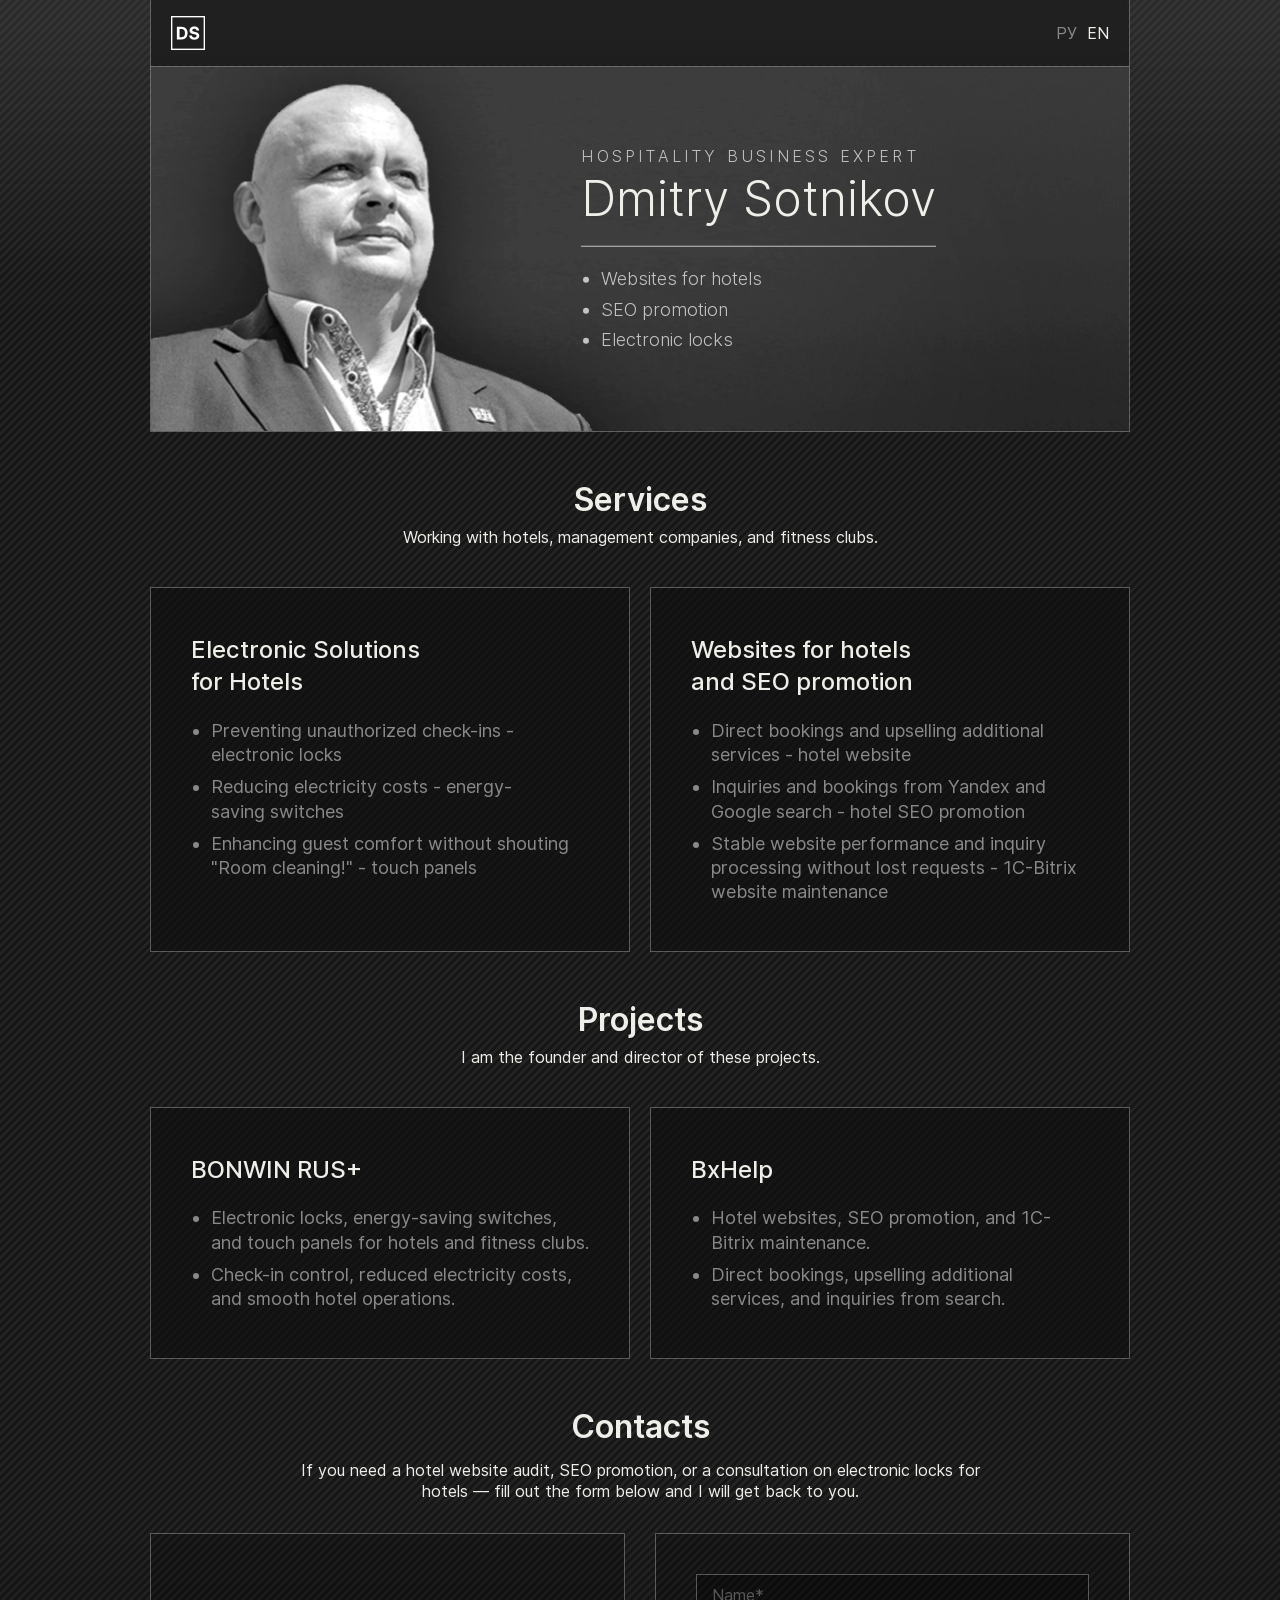
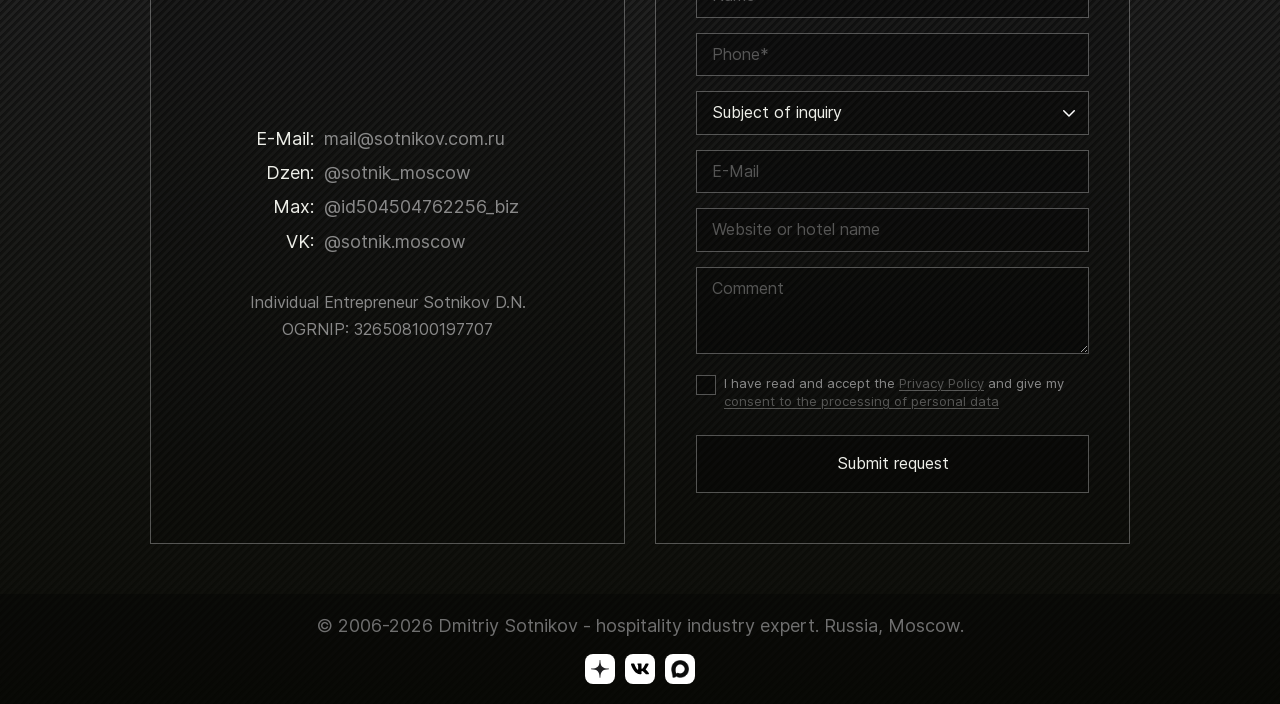
==== commit 64724cb3: "Updated CSS versioning to 2.3, replaced social preview image from photo.jpg to preview.jpg across me" ====
--- a/EN/index.html
+++ b/EN/index.html
@@ -10,7 +10,7 @@
 	<meta name="description"
 		content="Dmitriy Sotnikov - hospitality industry expert. Websites for hotels, SEO promotion of hotel websites and electronic locks for hotels.">
 
-	<link rel="stylesheet" href="../css/main.css" type="text/css" media="screen">
+	<link rel="stylesheet" href="../css/main.css?v=2.3" type="text/css" media="screen">
 	<link rel="icon" href="../favicon.ico?v2" type="image/x-icon">
 
 	<!-- START SEO HEAD sotnikov.com.ru EN -->
@@ -28,14 +28,14 @@
 		content="Dmitriy Sotnikov - hospitality industry expert. Websites for hotels, SEO promotion of hotel websites and electronic locks for hotels.">
 	<meta property="og:url" content="https://sotnikov.com.ru/en/">
 	<meta property="og:locale" content="en_GB">
-	<meta property="og:image" content="https://sotnikov.com.ru/images/photo.jpg">
+	<meta property="og:image" content="https://sotnikov.com.ru/images/preview.jpg">
 	<meta property="og:image:alt" content="Dmitriy Sotnikov - expert in SEO for hotel websites and hotel websites">
 
 	<meta name="twitter:card" content="summary_large_image">
 	<meta name="twitter:title" content="Dmitriy Sotnikov - hospitality industry expert, websites for hotels and SEO">
 	<meta name="twitter:description"
 		content="Dmitriy Sotnikov - hospitality industry expert. Websites for hotels, SEO promotion of hotel websites and electronic locks for hotels.">
-	<meta name="twitter:image" content="https://sotnikov.com.ru/images/photo.jpg">
+	<meta name="twitter:image" content="https://sotnikov.com.ru/images/preview.jpg">
 
 	<!-- END SEO HEAD sotnikov.com.ru EN -->
 
@@ -63,7 +63,7 @@
       "primaryImageOfPage": {
         "@type": "ImageObject",
         "@id": "https://sotnikov.com.ru/#primaryimage",
-        "url": "https://sotnikov.com.ru/images/photo.jpg"
+        "url": "https://sotnikov.com.ru/images/preview.jpg"
       },
       "mainEntity": { "@id": "https://sotnikov.com.ru/#person" }
     },
@@ -73,7 +73,7 @@
       "name": "Dmitriy Sotnikov",
       "alternateName": ["Дмитрий Сотников","Sotnikov"],
       "url": "https://sotnikov.com.ru/",
-      "image": "https://sotnikov.com.ru/images/photo.jpg",
+      "image": "https://sotnikov.com.ru/images/preview.jpg",
       "email": "mailto:mail@sotnikov.com.ru",
       "jobTitle": "Hospitality industry expert in hotel websites, hotel SEO, direct bookings growth, and hotel technology",
       "description": "Hospitality industry expert in hotel websites, hotel SEO, direct bookings growth, and hotel technology. Practical areas: direct bookings, hotel SEO, electronic locks, check-in control, reducing OTA dependence, and increasing hotel revenue.",
@@ -189,11 +189,12 @@
 			</div>
 		</section>
 
-		<section class="contacts">
+		<section class="contacts" id="contacts">
 			<div class="container">
 				<h2>Contacts</h2>
-				<p class="contacts__descr">If you need a hotel website audit, SEO promotion, or consultation on
-					electronic locks for a hotel - fill out the form below and I will contact you.</p>
+				<p class="contacts__descr --hide-on-mobile">If you need a hotel website audit, SEO promotion, or
+					a consultation on
+					electronic locks for hotels — fill out the form below and I will get back to you.</p>
 
 				<div class="contacts__wrap">
 					<div class="contacts__card">
@@ -208,53 +209,53 @@
 									rel="noopener noreferrer">@sotnik_moscow</a>
 							</li>
 							<li>
+								<span>Max:</span>
+								<a href="https://max.ru/id504504762256_biz" target="_blank"
+									rel="noopener noreferrer">@id504504762256_biz</a>
+							</li>
+							<li>
 								<span>VK:</span>
 								<a href="https://vk.com/sotnik.moscow" target="_blank"
 									rel="noopener noreferrer">@sotnik.moscow</a>
 							</li>
 						</ul>
 						<div class="contacts__business">
-							<p>IE Sotnikov D.N.</p>
+							<p>Individual Entrepreneur Sotnikov D.N.</p>
 							<p>OGRNIP: 326508100197707</p>
 						</div>
-						<a class="contacts__btn" href="mailto:mail@sotnikov.com.ru">Write to email</a>
-					</div>
-					<div class="contacts__form-wrapper">
-						<form class="contacts__form" action="#" method="post">
-							<div class="form-group">
-								<input type="text" id="name" name="name" placeholder="Name" required>
-							</div>
-							<div class="form-group">
-								<input type="tel" id="phone" name="phone" placeholder="Phone" required>
-							</div>
-							<div class="form-group">
-								<select id="topic" name="topic" required>
-									<option value="" disabled selected>By what topic</option>
-									<option value="seo">By SEO</option>
-									<option value="site">By website</option>
-									<option value="locks">By locks</option>
-								</select>
-							</div>
-							<div class="form-group">
-								<input type="email" id="email" name="email" placeholder="E-Mail">
-							</div>
-							<div class="form-group">
-								<input type="text" id="hotel" name="hotel" placeholder="Website or hotel name">
-							</div>
-							<div class="form-group">
-								<textarea id="comment" name="comment" rows="3" placeholder="Comment"></textarea>
-							</div>
-							<div class="form-group form-group--checkbox checkbox">
-								<input type="checkbox" name="consent" id="consent" required>
-								<label class="checkbox__label" for="consent">
-									I have read and agree to the <a href="/privacy.html" target="_blank"
-										rel="nofollow">Privacy Policy</a> and <a href="/consent.html" target="_blank"
-										rel="nofollow">Consent to Personal Data Processing</a>
-								</label>
-							</div>
-							<button type="submit" class="contacts__btn contacts__btn--submit">Send application</button>
-						</form>
-					</div>
+					</div>
+
+					<div class="contacts__onmob">
+						<p class="contacts__descr">
+							If you need a hotel website audit, SEO promotion, or a consultation on
+							electronic locks for hotels — fill out the form below and I will get back to you.
+						</p>
+						<button class="contacts__btn" href="#contact-form">Fill out the form</button>
+					</div>
+
+					<form id="contact-form" class="contacts__form contacts__card" action="#" method="post">
+						<input type="text" id="name" name="name" placeholder="Name*" required>
+						<input type="text" id="cnames" name="cnames">
+						<input type="tel" id="phone" name="phone" placeholder="Phone*" required>
+						<select id="topic" name="topic" required>
+							<option disabled selected>Subject of inquiry</option>
+							<option value="seo">SEO</option>
+							<option value="site">Website</option>
+							<option value="locks">Locks</option>
+						</select>
+						<input type="email" id="email" name="email" placeholder="E-Mail">
+						<input type="text" id="hotel" name="hotel" placeholder="Website or hotel name">
+						<textarea id="comment" name="comment" rows="3" placeholder="Comment"></textarea>
+						<div class="form-group form-group--checkbox checkbox">
+							<input type="checkbox" name="consent" id="consent" required>
+							<label class="checkbox__label" for="consent">
+								I have read and accept the <a href="/privacy.html" target="_blank" rel="nofollow">Privacy
+									Policy</a> and give my <a href="/consent.html" target="_blank"
+									rel="nofollow">consent to the processing of personal data</a>
+							</label>
+						</div>
+						<button type="submit" class="contacts__btn contacts__btn--submit">Submit request</button>
+					</form>
 				</div>
 			</div>
 		</section>
@@ -273,6 +274,9 @@
 			</div>
 		</div>
 	</footer>
+
+	<script src="../js/imask.min.js"></script>
+	<script src="../js/form-submit.js"></script>
 </body>
 
 </html>
--- a/css/main.css
+++ b/css/main.css
@@ -1 +1 @@
-html{font-family:sans-serif;-ms-text-size-adjust:100%;-webkit-text-size-adjust:100%}body{margin:0}article,aside,details,figcaption,figure,footer,header,hgroup,main,nav,section,summary{display:block}audio,canvas,progress,video{display:inline-block;vertical-align:baseline}audio:not([controls]){display:none;height:0}[hidden],template{display:none}a{background:rgba(0,0,0,0)}a:active,a:hover{outline:0}abbr[title]{border-bottom:1px dotted}b,strong{font-weight:700}dfn{font-style:italic}h1{font-size:2em;margin:.67em 0}mark{background-color:rgba(0,0,0,0)}small{font-size:80%}sub,sup{font-size:75%;line-height:0;position:relative;vertical-align:baseline}sup{top:-0.5em}sub{bottom:-0.25em}img{border:0}svg:not(:root){overflow:hidden}figure{margin:1em 40px}hr{-webkit-box-sizing:content-box;box-sizing:content-box;height:0}pre{overflow:auto}code,kbd,pre,samp{font-family:monospace,monospace;font-size:1em}button,input,optgroup,select,textarea{color:inherit;font:inherit;margin:0}button{overflow:visible}button,select{text-transform:none}button,html input[type=button],input[type=reset],input[type=submit]{-webkit-appearance:button;cursor:pointer}button[disabled],html input[disabled]{cursor:default}button::-moz-focus-inner,input::-moz-focus-inner{border:0;padding:0}input{line-height:normal}input[type=checkbox],input[type=radio]{-webkit-box-sizing:border-box;box-sizing:border-box;padding:0}input[type=number]::-webkit-inner-spin-button,input[type=number]::-webkit-outer-spin-button{height:auto}input[type=search]{-webkit-appearance:textfield;-webkit-box-sizing:content-box;box-sizing:content-box}input[type=search]::-webkit-search-cancel-button,input[type=search]::-webkit-search-decoration{-webkit-appearance:none}legend{border:0;padding:0}textarea{overflow:auto}optgroup{font-weight:600}table{border-collapse:collapse;border-spacing:0}td,th{padding:0}:root{--prime: #496082;--prime-text: #293445;--white: #EEEFE9;--white-fade: rgba(255, 255, 255, 0.3);--black: #070802;--dark: #293445;--gray: #898989;--gray-light: #898989;--bg-light: #EEEFE9;--bg: #070802;--cont: 980px;--cont-padd: 20px;--radius: 10px;--section-spacing: 25px}@media screen and (max-width: 993px){:root{--section-spacing: 32px}}@media screen and (max-width: 700px){:root{--cont-padd: 10px;--section-spacing: 25px}}@font-face{font-family:"Inter";font-style:normal;font-weight:400;font-display:swap;src:local("Inter"),local("Inter Regular"),url(../fonts/Inter-Regular.woff2) format("woff2"),url(../fonts/Inter-Regular.woff) format("woff")}@font-face{font-family:"Inter";font-style:normal;font-weight:300;font-display:swap;src:local("Inter"),local("Inter Light"),url(../fonts/Inter-Light.woff2) format("woff2"),url(../fonts/Inter-Light.woff) format("woff")}@font-face{font-family:"Inter";font-style:normal;font-weight:500;font-display:swap;src:local("Inter"),local("Inter Medium"),local("Inter-Medium"),url(../fonts/Inter-Medium.woff2) format("woff2"),url(../fonts/Inter-Medium.woff) format("woff")}@font-face{font-family:"Inter";font-style:normal;font-weight:600;font-display:swap;src:local("Inter"),local("Inter SemiBold"),local("Inter-SemiBold"),url(../fonts/Inter-SemiBold.woff2) format("woff2"),url(../fonts/Inter-SemiBold.woff) format("woff")}@font-face{font-family:"Inter";font-style:normal;font-weight:700;font-display:swap;src:local("Inter"),local("Inter Bold"),local("Inter-Bold"),url(../fonts/Inter-Bold.woff2) format("woff2"),url(../fonts/Inter-Bold.woff) format("woff")}.footer .links,.footer .container,.fx-cc,.contacts__card,.lang,.header .container,.checkbox,.contacts__onmob,.contacts__form .form-group,.contacts__form,.services__item,.fx-cc,body,.contacts__wrap,.services__wrap,.header .container{display:-webkit-box;display:-webkit-flex;display:-ms-flexbox;display:flex}.header .container{-webkit-box-pack:justify;-webkit-justify-content:space-between;-ms-flex-pack:justify;justify-content:space-between}.contacts__wrap,.services__wrap{-webkit-flex-wrap:wrap;-ms-flex-wrap:wrap;flex-wrap:wrap}.footer .container,.contacts__onmob,.contacts__form .form-group,.contacts__form,.contacts__card,.services__item,.fx-cc,body{-webkit-box-orient:vertical;-webkit-box-direction:normal;-webkit-flex-direction:column;-ms-flex-direction:column;flex-direction:column}.checkbox{-webkit-box-align:start;-webkit-align-items:flex-start;-ms-flex-align:start;align-items:flex-start}.lang,.header .container{-webkit-box-align:center;-webkit-align-items:center;-ms-flex-align:center;align-items:center}.contacts__card{-webkit-box-pack:center;-webkit-justify-content:center;-ms-flex-pack:center;justify-content:center}.footer .links,.footer .container,.fx-cc{-webkit-box-align:center;-webkit-align-items:center;-ms-flex-align:center;align-items:center;-webkit-box-pack:center;-webkit-justify-content:center;-ms-flex-pack:center;justify-content:center}.contacts__btn,.contacts__business,.contacts__descr,input,select,textarea{font-weight:400;font-size:16px;line-height:135%}@media screen and (max-width: 992px){.contacts__btn,.contacts__business,.contacts__descr,input,select,textarea{font-size:14px}}.footer p,.contacts__list li,ul{font-weight:400;font-size:18px;line-height:135%}@media screen and (max-width: 992px){.footer p,.contacts__list li,ul{font-size:16px}}.hero__descr{font-weight:400;font-size:20px;line-height:135%}@media screen and (max-width: 992px){.hero__descr{font-size:18px}}@media screen and (max-width: 700px){.hero__descr{font-size:14px}}h3,.h3,h4,.h4{font-weight:500;font-size:24px;line-height:135%}@media screen and (max-width: 992px){h3,.h3,h4,.h4{font-size:22px}}@media screen and (max-width: 700px){h3,.h3,h4,.h4{font-size:20px}}.contacts h2,h2{font-weight:600;font-size:32px;line-height:110%}@media screen and (max-width: 700px){.contacts h2,h2{font-size:24px}}.hero__title{font-weight:700;font-size:48px;line-height:110%}@media screen and (max-width: 993px){.hero__title{font-size:34px}}@media screen and (max-width: 700px){.hero__title{font-size:28px}}.contacts__wrap,.services__wrap{--gap: 20px;--col: 2;gap:var(--gap)}.contacts__wrap>*,.services__wrap>*{-webkit-flex-shrink:0;-ms-flex-negative:0;flex-shrink:0;width:-webkit-calc((100% - var(--gap)*(var(--col) - 1))/var(--col));width:calc((100% - var(--gap)*(var(--col) - 1))/var(--col))}*{padding:0;margin:0;-webkit-box-sizing:border-box;box-sizing:border-box;border:none;outline:none}html{scroll-behavior:smooth}body,html{font-family:"Inter",sans-serif;font-weight:400;font-style:normal;font-optical-sizing:auto;background-color:var(--bg);color:var(--white)}body{min-height:100vh;position:relative;background-image:url("../images/bg.png");background-repeat:repeat-x;z-index:1}mark{color:var(--prime)}.container{width:-webkit-calc(100% - var(--cont-padd)*2);width:calc(100% - var(--cont-padd)*2);max-width:var(--cont);margin:0 auto}section{padding:var(--section-spacing) 0}img{display:block;max-width:100%;-o-object-fit:cover;object-fit:cover}.ic{display:block;--size: 37px;width:var(--size);min-width:var(--size);height:var(--size);aspect-ratio:1/1}ul{padding-left:20px;text-wrap:pretty;color:var(--gray)}ul li:not(:last-child){margin-bottom:8px}h4,h5,h6{font-weight:500}a,button{color:inherit;text-decoration:none;-webkit-transition:all ease .3s;-o-transition:all ease .3s;transition:all ease .3s;background-color:rgba(0,0,0,0)}a:hover,button:hover{opacity:.6}a:active,button:active{opacity:1;-webkit-transform:scale(0.98);-ms-transform:scale(0.98);transform:scale(0.98)}p{text-wrap:pretty}p:last-child{margin-bottom:0}input,select,textarea{padding:10px 15px;border:1px solid var(--white-fade);background-color:rgba(0,0,0,.3);color:var(--white);font-family:inherit}input::-webkit-input-placeholder, select::-webkit-input-placeholder, textarea::-webkit-input-placeholder{color:var(--white-fade)}input::-moz-placeholder, select::-moz-placeholder, textarea::-moz-placeholder{color:var(--white-fade)}input:-ms-input-placeholder, select:-ms-input-placeholder, textarea:-ms-input-placeholder{color:var(--white-fade)}input::-ms-input-placeholder, select::-ms-input-placeholder, textarea::-ms-input-placeholder{color:var(--white-fade)}input::placeholder,select::placeholder,textarea::placeholder{color:var(--white-fade)}input:focus,select:focus,textarea:focus{outline:none;border-color:var(--white)}select{-webkit-appearance:none;-moz-appearance:none;appearance:none;background-image:url("../images/chevron-down.svg");background-repeat:no-repeat;background-position:right 10px center;background-size:18px}textarea{resize:vertical;min-height:80px}.header .container{padding:16px var(--cont-padd);border-left:1px solid var(--white-fade);border-right:1px solid var(--white-fade);background-color:rgba(0,0,0,.3);-webkit-backdrop-filter:blur(2px);backdrop-filter:blur(2px)}.header.--single .container{border-bottom:1px solid var(--white-fade)}@media screen and (max-width: 700px){.header .container{padding:10px}.header *{font-size:14px}}.lang{gap:10px}.lang__item{color:var(--gray)}.lang__item:hover{color:var(--white)}.lang__item.--active{color:var(--white);pointer-events:none}.logo{max-width:34px}@media screen and (max-width: 700px){.logo{max-width:24px}}.hero{position:relative;z-index:1;padding:0 0 var(--section-spacing)}.hero .container{position:relative;border:1px solid var(--white-fade)}.hero__img{width:100%}.hero__content{position:absolute;top:50%;right:0;width:56%;-webkit-transform:translateY(-50%);-ms-transform:translateY(-50%);transform:translateY(-50%);padding:20px 40px 20px 0}.hero .hd{opacity:0;font-size:10px;position:absolute;pointer-events:none;top:0;left:0;margin:0}.hero__title{width:-webkit-fit-content;width:-moz-fit-content;width:fit-content;font-weight:300;margin:0 0 20px;padding-bottom:20px;border-bottom:1px solid hsla(0,0%,100%,.7)}.hero__descr{--fz: 16px;font-weight:300;font-size:var(--fz);text-wrap:balance;max-width:450px;letter-spacing:-webkit-calc(var(--fz)*.2);letter-spacing:calc(var(--fz)*.2);text-transform:uppercase;margin:0 0 6px;color:hsla(0,0%,100%,.7)}.hero__list{font-weight:300;color:hsla(0,0%,100%,.7)}.hero__list li:not(:last-child){margin-bottom:6px}@media screen and (max-width: 993px){.hero__descr{--fz: 12px}}@media screen and (max-width: 700px){.hero__img{min-height:170px}.hero__content{width:58%;padding:10px 15px 10px 0}.hero__title{padding-bottom:12px;margin-bottom:12px}.hero__text{font-size:14px}.hero__descr{--fz: 10px}}@media screen and (max-width: 540px){.hero__descr{--fz: 2.1vw;margin-bottom:.6vw}.hero__title{font-size:6vw;margin-bottom:2.5vw;padding-bottom:2.5vw}.hero__list li{font-size:3.2vw;line-height:110%}.hero__list li:not(:last-child){margin-bottom:1.3vw}.hero__text{width:95%;font-size:2.7vw;margin:0 0 0 auto}.hero__img{min-height:40vw}.hero__content{top:47%;width:65%}}.services h2{text-align:center;margin-bottom:10px}.services__descr{text-align:center;margin:0 0 40px}.services__wrap{--col: 2}.services__item{gap:20px;padding:46px 40px;border:1px solid var(--white-fade);background-color:rgba(0,0,0,.3);-webkit-backdrop-filter:blur(1px);backdrop-filter:blur(1px)}.services__item p{color:var(--gray)}.services h3{text-wrap:balance}@media screen and (max-width: 800px){.services__item{padding:37px 30px}}@media screen and (max-width: 700px){.services__descr{margin-bottom:20px}.services__wrap{--col: 1;--gap: 10px}.services__item{gap:10px;padding:20px 15px}}.contacts{text-align:center;margin-bottom:var(--section-spacing)}.contacts h2{margin:0 0 16px}.contacts__descr{max-width:700px;margin:0 auto 30px}.contacts__wrap{--col: 2;--gap: 30px;-webkit-box-align:stretch;-webkit-align-items:stretch;-ms-flex-align:stretch;align-items:stretch}@media screen and (max-width: 900px){.contacts__wrap{--col: 1}}.contacts__card{padding:40px 40px 50px;border:1px solid var(--white-fade);-webkit-box-align:center;-webkit-align-items:center;-ms-flex-align:center;align-items:center;gap:28px;background-color:rgba(0,0,0,.18)}@media screen and (max-width: 700px){.contacts__card{padding:32px 18px}}.contacts__list{padding-left:0;color:var(--gray-light);display:table}.contacts__list li{text-align:left;display:table-row}.contacts__list span{padding:5px 0;text-align:right;display:table-cell;color:var(--white)}.contacts__list a{padding-left:10px;display:table-cell;color:inherit;text-decoration:none}.contacts__business{color:var(--gray-light)}.contacts__business p{margin:5px 0}.contacts__form{-webkit-box-align:stretch;-webkit-align-items:stretch;-ms-flex-align:stretch;align-items:stretch;gap:15px;text-align:left;position:relative}.contacts__form #cnames{opacity:0;pointer-events:none;position:absolute;top:0;left:0}.contacts__form .form-group{gap:5px}.contacts .form-group--checkbox{margin-top:5px}.contacts__onmob{gap:20px}.contacts__onmob>*{margin:0}@media screen and (min-width: 901px){.contacts__onmob{display:none}}@media screen and (max-width: 900px){.contacts__card{gap:14px}.contacts__form{opacity:0;-webkit-transform:translateY(20px);-ms-transform:translateY(20px);transform:translateY(20px);-webkit-transition:all .3s ease;-o-transition:all .3s ease;transition:all .3s ease}.contacts__form.--active{-webkit-animation:fadeIn .8s ease forwards;animation:fadeIn .8s ease forwards}.contacts__form:not(.--active){display:none}.contacts .--hide-on-mobile{display:none !important}}@media screen and (min-width: 901px){.contacts__form{opacity:1 !important;-webkit-transform:none !important;-ms-transform:none !important;transform:none !important}}@-webkit-keyframes fadeIn{0%{opacity:0;-webkit-transform:translateY(20px);transform:translateY(20px)}100%{opacity:1;-webkit-transform:translateY(0);transform:translateY(0)}}@keyframes fadeIn{0%{opacity:0;-webkit-transform:translateY(20px);transform:translateY(20px)}100%{opacity:1;-webkit-transform:translateY(0);transform:translateY(0)}}.checkbox{gap:10px;position:relative;z-index:0}.checkbox__label{font-size:13px;line-height:1.4;color:var(--gray);padding-left:28px;cursor:pointer}.checkbox__label::after{content:"";position:absolute;left:0;top:0;display:block;width:18px;height:18px;margin-top:1px;border:1px solid var(--white-fade);background-color:rgba(0,0,0,.3);background-repeat:no-repeat;background-position:center center;-webkit-transition:border-color .3s,background-color .3s;-o-transition:border-color .3s,background-color .3s;transition:border-color .3s,background-color .3s;z-index:-1}.checkbox__label a{color:var(--white-fade);text-decoration:underline;text-underline-offset:2px}.checkbox__label a:hover{color:var(--white);opacity:1}.checkbox input[type=checkbox]{position:absolute;opacity:0;width:18px;height:18px;z-index:-1}.checkbox input[type=checkbox]:checked~label::after{border-color:var(--white);background-image:url("../images/check.svg");background-color:hsla(0,0%,100%,.1)}.checkbox input[type=checkbox]::after{opacity:1}.contacts__btn{display:-webkit-inline-box;display:-webkit-inline-flex;display:-ms-inline-flexbox;display:inline-flex;-webkit-box-align:center;-webkit-align-items:center;-ms-flex-align:center;align-items:center;-webkit-box-pack:center;-webkit-justify-content:center;-ms-flex-pack:center;justify-content:center;min-height:58px;padding:0 42px;border:1px solid var(--white-fade);background-color:rgba(0,0,0,.3);color:var(--white);text-decoration:none;cursor:pointer;-webkit-transition:background-color .3s,border-color .3s;-o-transition:background-color .3s,border-color .3s;transition:background-color .3s,border-color .3s}.contacts__btn:hover{background-color:hsla(0,0%,100%,.1);border-color:var(--white)}.contacts__btn--submit{margin-top:10px;width:100%}.article{padding:var(--section-spacing) 0}.article h1.hd{opacity:1;position:static;pointer-events:auto;font-size:32px;margin:0 0 30px;text-align:center}@media screen and (max-width: 700px){.article h1.hd{font-size:24px}}.article h2{font-size:22px;margin:40px 0 20px;color:var(--white)}@media screen and (max-width: 700px){.article h2{font-size:18px}}.article p{margin:12px 0;line-height:1.6;color:var(--bg-light);opacity:.7}.article ul{margin:12px 0;padding-left:25px}.article ul li{margin:8px 0;color:var(--gray-light);line-height:1.5}.article__content{margin:0 auto;padding:40px;border:1px solid var(--white-fade);background-color:rgba(0,0,0,.3)}@media screen and (max-width: 700px){.article__content{padding:20px}}.article__intro{font-size:16px;color:var(--white);margin-bottom:30px}.article__requisites{margin-top:20px;padding:20px;background-color:rgba(0,0,0,.2);border:1px solid var(--white-fade)}.article__requisites p{margin:8px 0}.article__requisites a{color:var(--white);text-decoration:none}.article__requisites a:hover{text-decoration:underline}.footer{padding:20px;margin-top:auto;text-align:center;color:#6f6f6f;background-color:rgba(0,0,0,.3)}.footer .container{gap:16px}.footer .links{gap:10px}.footer .links a{-webkit-border-radius:8px;border-radius:8px;padding:6px;background-color:#fff}.footer .links img{width:18px;height:18px;-o-object-fit:contain;object-fit:contain;-o-object-position:center center;object-position:center center}@media screen and (max-width: 900px){.footer p{width:100%;text-align:center}.footer .links{width:100%;margin:0 auto}}/*# sourceMappingURL=main.css.map */+html{font-family:sans-serif;-ms-text-size-adjust:100%;-webkit-text-size-adjust:100%}body{margin:0}article,aside,details,figcaption,figure,footer,header,hgroup,main,nav,section,summary{display:block}audio,canvas,progress,video{display:inline-block;vertical-align:baseline}audio:not([controls]){display:none;height:0}[hidden],template{display:none}a{background:rgba(0,0,0,0)}a:active,a:hover{outline:0}abbr[title]{border-bottom:1px dotted}b,strong{font-weight:700}dfn{font-style:italic}h1{font-size:2em;margin:.67em 0}mark{background-color:rgba(0,0,0,0)}small{font-size:80%}sub,sup{font-size:75%;line-height:0;position:relative;vertical-align:baseline}sup{top:-0.5em}sub{bottom:-0.25em}img{border:0}svg:not(:root){overflow:hidden}figure{margin:1em 40px}hr{-webkit-box-sizing:content-box;box-sizing:content-box;height:0}pre{overflow:auto}code,kbd,pre,samp{font-family:monospace,monospace;font-size:1em}button,input,optgroup,select,textarea{color:inherit;font:inherit;margin:0}button{overflow:visible}button,select{text-transform:none}button,html input[type=button],input[type=reset],input[type=submit]{-webkit-appearance:button;cursor:pointer}button[disabled],html input[disabled]{cursor:default}button::-moz-focus-inner,input::-moz-focus-inner{border:0;padding:0}input{line-height:normal}input[type=checkbox],input[type=radio]{-webkit-box-sizing:border-box;box-sizing:border-box;padding:0}input[type=number]::-webkit-inner-spin-button,input[type=number]::-webkit-outer-spin-button{height:auto}input[type=search]{-webkit-appearance:textfield;-webkit-box-sizing:content-box;box-sizing:content-box}input[type=search]::-webkit-search-cancel-button,input[type=search]::-webkit-search-decoration{-webkit-appearance:none}legend{border:0;padding:0}textarea{overflow:auto}optgroup{font-weight:600}table{border-collapse:collapse;border-spacing:0}td,th{padding:0}:root{--prime: #496082;--prime-text: #293445;--white: #EEEFE9;--white-fade: rgba(255, 255, 255, 0.3);--black: #070802;--dark: #293445;--gray: #898989;--gray-light: #898989;--bg-light: #EEEFE9;--bg: #070802;--cont: 980px;--cont-padd: 20px;--radius: 10px;--section-spacing: 25px}@media screen and (max-width: 993px){:root{--section-spacing: 32px}}@media screen and (max-width: 700px){:root{--cont-padd: 10px;--section-spacing: 25px}}@font-face{font-family:"Inter";font-style:normal;font-weight:400;font-display:swap;src:local("Inter"),local("Inter Regular"),url(../fonts/Inter-Regular.woff2) format("woff2"),url(../fonts/Inter-Regular.woff) format("woff")}@font-face{font-family:"Inter";font-style:normal;font-weight:300;font-display:swap;src:local("Inter"),local("Inter Light"),url(../fonts/Inter-Light.woff2) format("woff2"),url(../fonts/Inter-Light.woff) format("woff")}@font-face{font-family:"Inter";font-style:normal;font-weight:500;font-display:swap;src:local("Inter"),local("Inter Medium"),local("Inter-Medium"),url(../fonts/Inter-Medium.woff2) format("woff2"),url(../fonts/Inter-Medium.woff) format("woff")}@font-face{font-family:"Inter";font-style:normal;font-weight:600;font-display:swap;src:local("Inter"),local("Inter SemiBold"),local("Inter-SemiBold"),url(../fonts/Inter-SemiBold.woff2) format("woff2"),url(../fonts/Inter-SemiBold.woff) format("woff")}@font-face{font-family:"Inter";font-style:normal;font-weight:700;font-display:swap;src:local("Inter"),local("Inter Bold"),local("Inter-Bold"),url(../fonts/Inter-Bold.woff2) format("woff2"),url(../fonts/Inter-Bold.woff) format("woff")}.footer .links,.footer .container,.fx-cc,.contacts__card,.lang,.header .container,.checkbox,.contacts__onmob,.contacts__form .form-group,.contacts__form,.services__item,.fx-cc,body,.contacts__wrap,.services__wrap,.header .container{display:-webkit-box;display:-webkit-flex;display:-ms-flexbox;display:flex}.header .container{-webkit-box-pack:justify;-webkit-justify-content:space-between;-ms-flex-pack:justify;justify-content:space-between}.contacts__wrap,.services__wrap{-webkit-flex-wrap:wrap;-ms-flex-wrap:wrap;flex-wrap:wrap}.footer .container,.contacts__onmob,.contacts__form .form-group,.contacts__form,.contacts__card,.services__item,.fx-cc,body{-webkit-box-orient:vertical;-webkit-box-direction:normal;-webkit-flex-direction:column;-ms-flex-direction:column;flex-direction:column}.checkbox{-webkit-box-align:start;-webkit-align-items:flex-start;-ms-flex-align:start;align-items:flex-start}.lang,.header .container{-webkit-box-align:center;-webkit-align-items:center;-ms-flex-align:center;align-items:center}.contacts__card{-webkit-box-pack:center;-webkit-justify-content:center;-ms-flex-pack:center;justify-content:center}.footer .links,.footer .container,.fx-cc{-webkit-box-align:center;-webkit-align-items:center;-ms-flex-align:center;align-items:center;-webkit-box-pack:center;-webkit-justify-content:center;-ms-flex-pack:center;justify-content:center}.contacts__btn,.contacts__business,.contacts__descr,input,select,textarea{font-weight:400;font-size:16px;line-height:135%}@media screen and (max-width: 992px){.contacts__btn,.contacts__business,.contacts__descr,input,select,textarea{font-size:14px}}.footer p,.contacts__list li,ul{font-weight:400;font-size:18px;line-height:135%}@media screen and (max-width: 992px){.footer p,.contacts__list li,ul{font-size:16px}}.hero__descr{font-weight:400;font-size:20px;line-height:135%}@media screen and (max-width: 992px){.hero__descr{font-size:18px}}@media screen and (max-width: 700px){.hero__descr{font-size:14px}}h3,.h3,h4,.h4{font-weight:500;font-size:24px;line-height:135%}@media screen and (max-width: 992px){h3,.h3,h4,.h4{font-size:22px}}@media screen and (max-width: 700px){h3,.h3,h4,.h4{font-size:20px}}.contacts h2,h2{font-weight:600;font-size:32px;line-height:110%}@media screen and (max-width: 700px){.contacts h2,h2{font-size:24px}}.hero__title{font-weight:700;font-size:48px;line-height:110%}@media screen and (max-width: 993px){.hero__title{font-size:34px}}@media screen and (max-width: 700px){.hero__title{font-size:28px}}.contacts__wrap,.services__wrap{--gap: 20px;--col: 2;gap:var(--gap)}.contacts__wrap>*,.services__wrap>*{-webkit-flex-shrink:0;-ms-flex-negative:0;flex-shrink:0;width:-webkit-calc((100% - var(--gap)*(var(--col) - 1))/var(--col));width:calc((100% - var(--gap)*(var(--col) - 1))/var(--col))}*{padding:0;margin:0;-webkit-box-sizing:border-box;box-sizing:border-box;border:none;outline:none}html{scroll-behavior:smooth;color-scheme:dark}body,html{font-family:"Inter",sans-serif;font-weight:400;font-style:normal;font-optical-sizing:auto;background-color:var(--bg);color:var(--white)}body{min-height:100vh;position:relative;background-image:url("../images/bg.png");background-repeat:repeat-x;z-index:1}mark{color:var(--prime)}.container{width:-webkit-calc(100% - var(--cont-padd)*2);width:calc(100% - var(--cont-padd)*2);max-width:var(--cont);margin:0 auto}section{padding:var(--section-spacing) 0}img{display:block;max-width:100%;-o-object-fit:cover;object-fit:cover}.ic{display:block;--size: 37px;width:var(--size);min-width:var(--size);height:var(--size);aspect-ratio:1/1}ul{padding-left:20px;text-wrap:pretty;color:var(--gray)}ul li:not(:last-child){margin-bottom:8px}h4,h5,h6{font-weight:500}a,button{color:inherit;text-decoration:none;-webkit-transition:all ease .3s;-o-transition:all ease .3s;transition:all ease .3s;background-color:rgba(0,0,0,0)}a:hover,button:hover{opacity:.6}a:active,button:active{opacity:1;-webkit-transform:scale(0.98);-ms-transform:scale(0.98);transform:scale(0.98)}p{text-wrap:pretty}p:last-child{margin-bottom:0}input,select,textarea{padding:10px 15px;border:1px solid var(--white-fade);background-color:rgba(0,0,0,.3);color:var(--white);font-family:inherit}input::-webkit-input-placeholder, select::-webkit-input-placeholder, textarea::-webkit-input-placeholder{color:var(--white-fade)}input::-moz-placeholder, select::-moz-placeholder, textarea::-moz-placeholder{color:var(--white-fade)}input:-ms-input-placeholder, select:-ms-input-placeholder, textarea:-ms-input-placeholder{color:var(--white-fade)}input::-ms-input-placeholder, select::-ms-input-placeholder, textarea::-ms-input-placeholder{color:var(--white-fade)}input::placeholder,select::placeholder,textarea::placeholder{color:var(--white-fade)}input:focus,select:focus,textarea:focus{outline:none;border-color:var(--white)}select{-webkit-appearance:none;-moz-appearance:none;appearance:none;background-image:url("../images/chevron-down.svg");background-repeat:no-repeat;background-position:right 10px center;background-size:18px}textarea{resize:vertical;min-height:80px}.header .container{padding:16px var(--cont-padd);border-left:1px solid var(--white-fade);border-right:1px solid var(--white-fade);background-color:rgba(0,0,0,.3);-webkit-backdrop-filter:blur(2px);backdrop-filter:blur(2px)}.header.--single .container{border-bottom:1px solid var(--white-fade)}@media screen and (max-width: 700px){.header .container{padding:10px}.header *{font-size:14px}}.lang{gap:10px}.lang__item{color:var(--gray)}.lang__item:hover{color:var(--white)}.lang__item.--active{color:var(--white);pointer-events:none}.logo{max-width:34px}@media screen and (max-width: 700px){.logo{max-width:24px}}.hero{position:relative;z-index:1;padding:0 0 var(--section-spacing)}.hero .container{position:relative;border:1px solid var(--white-fade)}.hero__img{width:100%}.hero__content{position:absolute;top:50%;right:0;width:56%;-webkit-transform:translateY(-50%);-ms-transform:translateY(-50%);transform:translateY(-50%);padding:20px 40px 20px 0}.hero .hd{opacity:0;font-size:10px;position:absolute;pointer-events:none;top:0;left:0;margin:0}.hero__title{width:-webkit-fit-content;width:-moz-fit-content;width:fit-content;font-weight:300;margin:0 0 20px;padding-bottom:20px;border-bottom:1px solid hsla(0,0%,100%,.7)}.hero__descr{--fz: 16px;font-weight:300;font-size:var(--fz);text-wrap:balance;max-width:450px;letter-spacing:-webkit-calc(var(--fz)*.2);letter-spacing:calc(var(--fz)*.2);text-transform:uppercase;margin:0 0 6px;color:hsla(0,0%,100%,.7)}.hero__list{font-weight:300;color:hsla(0,0%,100%,.7)}.hero__list li:not(:last-child){margin-bottom:6px}@media screen and (max-width: 993px){.hero__descr{--fz: 12px}}@media screen and (max-width: 700px){.hero__img{min-height:170px}.hero__content{width:58%;padding:10px 15px 10px 0}.hero__title{padding-bottom:12px;margin-bottom:12px}.hero__text{font-size:14px}.hero__descr{--fz: 10px}}@media screen and (max-width: 540px){.hero__descr{--fz: 2.1vw;margin-bottom:.6vw}.hero__title{font-size:6vw;margin-bottom:2.5vw;padding-bottom:2.5vw}.hero__list li{font-size:3.2vw;line-height:110%}.hero__list li:not(:last-child){margin-bottom:1.3vw}.hero__text{width:95%;font-size:2.7vw;margin:0 0 0 auto}.hero__img{min-height:40vw}.hero__content{top:47%;width:65%}}.services h2{text-align:center;margin-bottom:10px}.services__descr{text-align:center;margin:0 0 40px}.services__wrap{--col: 2}.services__item{gap:20px;padding:46px 40px;border:1px solid var(--white-fade);background-color:rgba(0,0,0,.3);-webkit-backdrop-filter:blur(1px);backdrop-filter:blur(1px)}.services__item p{color:var(--gray)}.services h3{text-wrap:balance}@media screen and (max-width: 800px){.services__item{padding:37px 30px}}@media screen and (max-width: 700px){.services__descr{margin-bottom:20px}.services__wrap{--col: 1;--gap: 10px}.services__item{gap:10px;padding:20px 15px}}.contacts{text-align:center;margin-bottom:var(--section-spacing)}.contacts h2{margin:0 0 16px}.contacts__descr{max-width:700px;margin:0 auto 30px}.contacts__wrap{--col: 2;--gap: 30px;-webkit-box-align:stretch;-webkit-align-items:stretch;-ms-flex-align:stretch;align-items:stretch}@media screen and (max-width: 900px){.contacts__wrap{--col: 1}}.contacts__card{padding:40px 40px 50px;border:1px solid var(--white-fade);-webkit-box-align:center;-webkit-align-items:center;-ms-flex-align:center;align-items:center;gap:28px;background-color:rgba(0,0,0,.18)}@media screen and (max-width: 700px){.contacts__card{padding:32px 18px}}.contacts__list{padding-left:0;color:var(--gray-light);display:table}.contacts__list li{text-align:left;display:table-row}.contacts__list span{padding:5px 0;text-align:right;display:table-cell;color:var(--white)}.contacts__list a{padding-left:10px;display:table-cell;color:inherit;text-decoration:none}.contacts__business{color:var(--gray-light)}.contacts__business p{margin:5px 0}.contacts__form{-webkit-box-align:stretch;-webkit-align-items:stretch;-ms-flex-align:stretch;align-items:stretch;gap:15px;text-align:left;position:relative}.contacts__form #cnames{opacity:0;pointer-events:none;position:absolute;top:0;left:0}.contacts__form .form-group{gap:5px}.contacts .form-group--checkbox{margin-top:5px}.contacts__onmob{gap:20px}.contacts__onmob>*{margin:0}@media screen and (min-width: 901px){.contacts__onmob{display:none}}@media screen and (max-width: 900px){.contacts__card{gap:14px}.contacts__form{opacity:0;-webkit-transform:translateY(20px);-ms-transform:translateY(20px);transform:translateY(20px);-webkit-transition:all .3s ease;-o-transition:all .3s ease;transition:all .3s ease}.contacts__form.--active{-webkit-animation:fadeIn .8s ease forwards;animation:fadeIn .8s ease forwards}.contacts__form:not(.--active){display:none}.contacts .--hide-on-mobile{display:none !important}}@media screen and (min-width: 901px){.contacts__form{opacity:1 !important;-webkit-transform:none !important;-ms-transform:none !important;transform:none !important}}@-webkit-keyframes fadeIn{0%{opacity:0;-webkit-transform:translateY(20px);transform:translateY(20px)}100%{opacity:1;-webkit-transform:translateY(0);transform:translateY(0)}}@keyframes fadeIn{0%{opacity:0;-webkit-transform:translateY(20px);transform:translateY(20px)}100%{opacity:1;-webkit-transform:translateY(0);transform:translateY(0)}}.checkbox{gap:10px;position:relative;z-index:0}.checkbox__label{font-size:13px;line-height:1.4;color:var(--gray);padding-left:28px;cursor:pointer}.checkbox__label::after{content:"";position:absolute;left:0;top:0;display:block;width:18px;height:18px;margin-top:1px;border:1px solid var(--white-fade);background-color:rgba(0,0,0,.3);background-repeat:no-repeat;background-position:center center;-webkit-transition:border-color .3s,background-color .3s;-o-transition:border-color .3s,background-color .3s;transition:border-color .3s,background-color .3s;z-index:-1}.checkbox__label a{color:var(--white-fade);text-decoration:underline;text-underline-offset:2px}.checkbox__label a:hover{color:var(--white);opacity:1}.checkbox input[type=checkbox]{position:absolute;opacity:0;width:18px;height:18px;z-index:-1}.checkbox input[type=checkbox]:checked~label::after{border-color:var(--white);background-image:url("../images/check.svg");background-color:hsla(0,0%,100%,.1)}.checkbox input[type=checkbox]::after{opacity:1}.contacts__btn{display:-webkit-inline-box;display:-webkit-inline-flex;display:-ms-inline-flexbox;display:inline-flex;-webkit-box-align:center;-webkit-align-items:center;-ms-flex-align:center;align-items:center;-webkit-box-pack:center;-webkit-justify-content:center;-ms-flex-pack:center;justify-content:center;min-height:58px;padding:0 42px;border:1px solid var(--white-fade);background-color:rgba(0,0,0,.3);color:var(--white);text-decoration:none;cursor:pointer;-webkit-transition:background-color .3s,border-color .3s;-o-transition:background-color .3s,border-color .3s;transition:background-color .3s,border-color .3s}.contacts__btn:hover{background-color:hsla(0,0%,100%,.1);border-color:var(--white)}.contacts__btn--submit{margin-top:10px;width:100%}.article{padding:var(--section-spacing) 0}.article__back{display:inline-block;margin-bottom:20px;color:var(--bg-light);opacity:.7;text-decoration:none;font-size:14px;-webkit-transition:opacity .2s;-o-transition:opacity .2s;transition:opacity .2s}.article__back:hover{opacity:1}.article h1.hd{opacity:1;position:static;pointer-events:auto;font-size:32px;margin:0 0 30px;text-align:center}@media screen and (max-width: 700px){.article h1.hd{font-size:24px}}.article h2{font-size:22px;margin:40px 0 20px;color:var(--white)}@media screen and (max-width: 700px){.article h2{font-size:18px}}.article p{margin:12px 0;line-height:1.6;color:var(--bg-light);opacity:.7}.article ul{margin:12px 0;padding-left:25px}.article ul li{margin:8px 0;color:var(--gray-light);line-height:1.5}.article__content{margin:0 auto;padding:40px;border:1px solid var(--white-fade);background-color:rgba(0,0,0,.3)}@media screen and (max-width: 700px){.article__content{padding:20px}}.article__intro{font-size:16px;color:var(--white);margin-bottom:30px}.article__requisites{margin-top:20px;padding:20px;background-color:rgba(0,0,0,.2);border:1px solid var(--white-fade)}.article__requisites p{margin:8px 0}.article__requisites a{color:var(--white);text-decoration:none}.article__requisites a:hover{text-decoration:underline}.footer{padding:20px;margin-top:auto;text-align:center;color:#6f6f6f;background-color:rgba(0,0,0,.3)}.footer .container{gap:16px}.footer .links{gap:10px}.footer .links a{-webkit-border-radius:8px;border-radius:8px;padding:6px;background-color:#fff}.footer .links img{width:18px;height:18px;-o-object-fit:contain;object-fit:contain;-o-object-position:center center;object-position:center center}@media screen and (max-width: 900px){.footer p{width:100%;text-align:center}.footer .links{width:100%;margin:0 auto}}/*# sourceMappingURL=main.css.map */
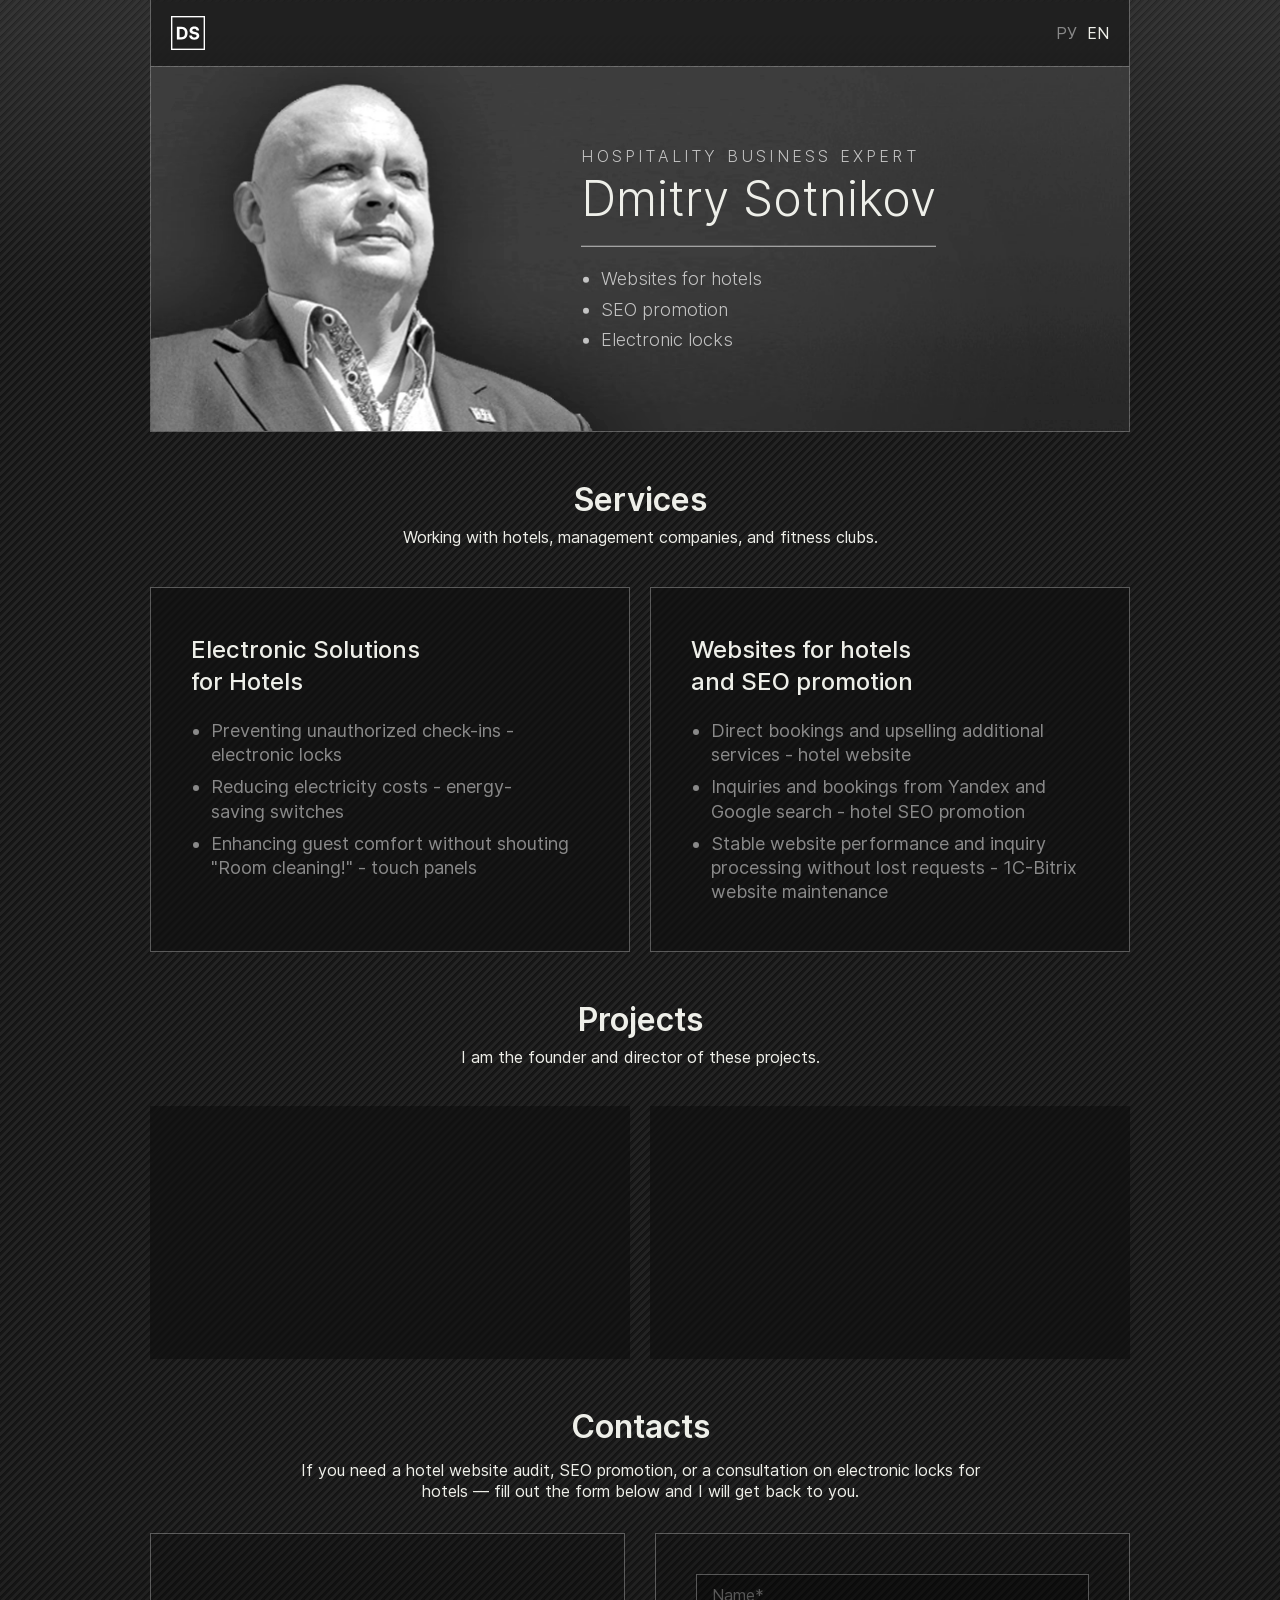
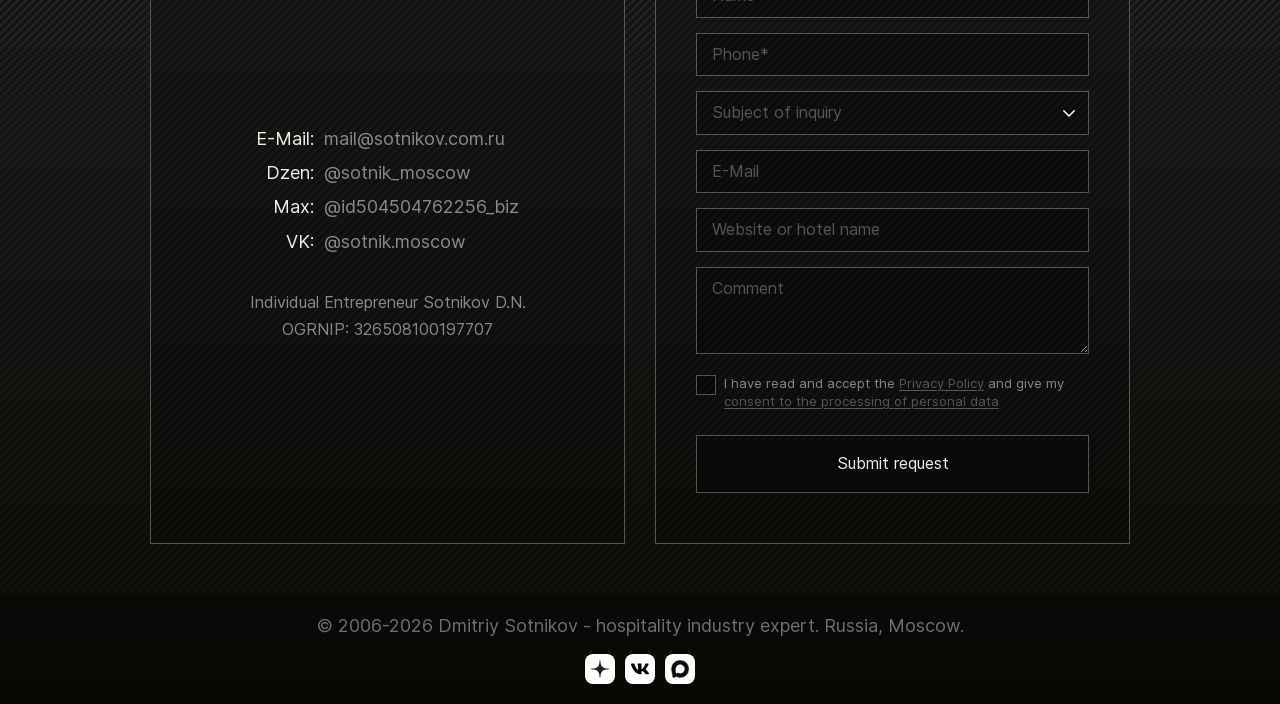
==== commit 45cc477b: "Updated CSS versioning to 2.4, added custom select dropdown component with trigger, options list, an" ====
--- a/EN/index.html
+++ b/EN/index.html
@@ -10,7 +10,7 @@
 	<meta name="description"
 		content="Dmitriy Sotnikov - hospitality industry expert. Websites for hotels, SEO promotion of hotel websites and electronic locks for hotels.">
 
-	<link rel="stylesheet" href="../css/main.css?v=2.3" type="text/css" media="screen">
+	<link rel="stylesheet" href="../css/main.css?v=3.1" type="text/css" media="screen">
 	<link rel="icon" href="../favicon.ico?v2" type="image/x-icon">
 
 	<!-- START SEO HEAD sotnikov.com.ru EN -->
@@ -276,7 +276,7 @@
 	</footer>
 
 	<script src="../js/imask.min.js"></script>
-	<script src="../js/form-submit.js"></script>
+	<script src="../js/form-submit.js?v=3.1"></script>
 </body>
 
 </html>
--- a/css/main.css
+++ b/css/main.css
@@ -1 +1 @@
-html{font-family:sans-serif;-ms-text-size-adjust:100%;-webkit-text-size-adjust:100%}body{margin:0}article,aside,details,figcaption,figure,footer,header,hgroup,main,nav,section,summary{display:block}audio,canvas,progress,video{display:inline-block;vertical-align:baseline}audio:not([controls]){display:none;height:0}[hidden],template{display:none}a{background:rgba(0,0,0,0)}a:active,a:hover{outline:0}abbr[title]{border-bottom:1px dotted}b,strong{font-weight:700}dfn{font-style:italic}h1{font-size:2em;margin:.67em 0}mark{background-color:rgba(0,0,0,0)}small{font-size:80%}sub,sup{font-size:75%;line-height:0;position:relative;vertical-align:baseline}sup{top:-0.5em}sub{bottom:-0.25em}img{border:0}svg:not(:root){overflow:hidden}figure{margin:1em 40px}hr{-webkit-box-sizing:content-box;box-sizing:content-box;height:0}pre{overflow:auto}code,kbd,pre,samp{font-family:monospace,monospace;font-size:1em}button,input,optgroup,select,textarea{color:inherit;font:inherit;margin:0}button{overflow:visible}button,select{text-transform:none}button,html input[type=button],input[type=reset],input[type=submit]{-webkit-appearance:button;cursor:pointer}button[disabled],html input[disabled]{cursor:default}button::-moz-focus-inner,input::-moz-focus-inner{border:0;padding:0}input{line-height:normal}input[type=checkbox],input[type=radio]{-webkit-box-sizing:border-box;box-sizing:border-box;padding:0}input[type=number]::-webkit-inner-spin-button,input[type=number]::-webkit-outer-spin-button{height:auto}input[type=search]{-webkit-appearance:textfield;-webkit-box-sizing:content-box;box-sizing:content-box}input[type=search]::-webkit-search-cancel-button,input[type=search]::-webkit-search-decoration{-webkit-appearance:none}legend{border:0;padding:0}textarea{overflow:auto}optgroup{font-weight:600}table{border-collapse:collapse;border-spacing:0}td,th{padding:0}:root{--prime: #496082;--prime-text: #293445;--white: #EEEFE9;--white-fade: rgba(255, 255, 255, 0.3);--black: #070802;--dark: #293445;--gray: #898989;--gray-light: #898989;--bg-light: #EEEFE9;--bg: #070802;--cont: 980px;--cont-padd: 20px;--radius: 10px;--section-spacing: 25px}@media screen and (max-width: 993px){:root{--section-spacing: 32px}}@media screen and (max-width: 700px){:root{--cont-padd: 10px;--section-spacing: 25px}}@font-face{font-family:"Inter";font-style:normal;font-weight:400;font-display:swap;src:local("Inter"),local("Inter Regular"),url(../fonts/Inter-Regular.woff2) format("woff2"),url(../fonts/Inter-Regular.woff) format("woff")}@font-face{font-family:"Inter";font-style:normal;font-weight:300;font-display:swap;src:local("Inter"),local("Inter Light"),url(../fonts/Inter-Light.woff2) format("woff2"),url(../fonts/Inter-Light.woff) format("woff")}@font-face{font-family:"Inter";font-style:normal;font-weight:500;font-display:swap;src:local("Inter"),local("Inter Medium"),local("Inter-Medium"),url(../fonts/Inter-Medium.woff2) format("woff2"),url(../fonts/Inter-Medium.woff) format("woff")}@font-face{font-family:"Inter";font-style:normal;font-weight:600;font-display:swap;src:local("Inter"),local("Inter SemiBold"),local("Inter-SemiBold"),url(../fonts/Inter-SemiBold.woff2) format("woff2"),url(../fonts/Inter-SemiBold.woff) format("woff")}@font-face{font-family:"Inter";font-style:normal;font-weight:700;font-display:swap;src:local("Inter"),local("Inter Bold"),local("Inter-Bold"),url(../fonts/Inter-Bold.woff2) format("woff2"),url(../fonts/Inter-Bold.woff) format("woff")}.footer .links,.footer .container,.fx-cc,.contacts__card,.lang,.header .container,.checkbox,.contacts__onmob,.contacts__form .form-group,.contacts__form,.services__item,.fx-cc,body,.contacts__wrap,.services__wrap,.header .container{display:-webkit-box;display:-webkit-flex;display:-ms-flexbox;display:flex}.header .container{-webkit-box-pack:justify;-webkit-justify-content:space-between;-ms-flex-pack:justify;justify-content:space-between}.contacts__wrap,.services__wrap{-webkit-flex-wrap:wrap;-ms-flex-wrap:wrap;flex-wrap:wrap}.footer .container,.contacts__onmob,.contacts__form .form-group,.contacts__form,.contacts__card,.services__item,.fx-cc,body{-webkit-box-orient:vertical;-webkit-box-direction:normal;-webkit-flex-direction:column;-ms-flex-direction:column;flex-direction:column}.checkbox{-webkit-box-align:start;-webkit-align-items:flex-start;-ms-flex-align:start;align-items:flex-start}.lang,.header .container{-webkit-box-align:center;-webkit-align-items:center;-ms-flex-align:center;align-items:center}.contacts__card{-webkit-box-pack:center;-webkit-justify-content:center;-ms-flex-pack:center;justify-content:center}.footer .links,.footer .container,.fx-cc{-webkit-box-align:center;-webkit-align-items:center;-ms-flex-align:center;align-items:center;-webkit-box-pack:center;-webkit-justify-content:center;-ms-flex-pack:center;justify-content:center}.contacts__btn,.contacts__business,.contacts__descr,input,select,textarea{font-weight:400;font-size:16px;line-height:135%}@media screen and (max-width: 992px){.contacts__btn,.contacts__business,.contacts__descr,input,select,textarea{font-size:14px}}.footer p,.contacts__list li,ul{font-weight:400;font-size:18px;line-height:135%}@media screen and (max-width: 992px){.footer p,.contacts__list li,ul{font-size:16px}}.hero__descr{font-weight:400;font-size:20px;line-height:135%}@media screen and (max-width: 992px){.hero__descr{font-size:18px}}@media screen and (max-width: 700px){.hero__descr{font-size:14px}}h3,.h3,h4,.h4{font-weight:500;font-size:24px;line-height:135%}@media screen and (max-width: 992px){h3,.h3,h4,.h4{font-size:22px}}@media screen and (max-width: 700px){h3,.h3,h4,.h4{font-size:20px}}.contacts h2,h2{font-weight:600;font-size:32px;line-height:110%}@media screen and (max-width: 700px){.contacts h2,h2{font-size:24px}}.hero__title{font-weight:700;font-size:48px;line-height:110%}@media screen and (max-width: 993px){.hero__title{font-size:34px}}@media screen and (max-width: 700px){.hero__title{font-size:28px}}.contacts__wrap,.services__wrap{--gap: 20px;--col: 2;gap:var(--gap)}.contacts__wrap>*,.services__wrap>*{-webkit-flex-shrink:0;-ms-flex-negative:0;flex-shrink:0;width:-webkit-calc((100% - var(--gap)*(var(--col) - 1))/var(--col));width:calc((100% - var(--gap)*(var(--col) - 1))/var(--col))}*{padding:0;margin:0;-webkit-box-sizing:border-box;box-sizing:border-box;border:none;outline:none}html{scroll-behavior:smooth;color-scheme:dark}body,html{font-family:"Inter",sans-serif;font-weight:400;font-style:normal;font-optical-sizing:auto;background-color:var(--bg);color:var(--white)}body{min-height:100vh;position:relative;background-image:url("../images/bg.png");background-repeat:repeat-x;z-index:1}mark{color:var(--prime)}.container{width:-webkit-calc(100% - var(--cont-padd)*2);width:calc(100% - var(--cont-padd)*2);max-width:var(--cont);margin:0 auto}section{padding:var(--section-spacing) 0}img{display:block;max-width:100%;-o-object-fit:cover;object-fit:cover}.ic{display:block;--size: 37px;width:var(--size);min-width:var(--size);height:var(--size);aspect-ratio:1/1}ul{padding-left:20px;text-wrap:pretty;color:var(--gray)}ul li:not(:last-child){margin-bottom:8px}h4,h5,h6{font-weight:500}a,button{color:inherit;text-decoration:none;-webkit-transition:all ease .3s;-o-transition:all ease .3s;transition:all ease .3s;background-color:rgba(0,0,0,0)}a:hover,button:hover{opacity:.6}a:active,button:active{opacity:1;-webkit-transform:scale(0.98);-ms-transform:scale(0.98);transform:scale(0.98)}p{text-wrap:pretty}p:last-child{margin-bottom:0}input,select,textarea{padding:10px 15px;border:1px solid var(--white-fade);background-color:rgba(0,0,0,.3);color:var(--white);font-family:inherit}input::-webkit-input-placeholder, select::-webkit-input-placeholder, textarea::-webkit-input-placeholder{color:var(--white-fade)}input::-moz-placeholder, select::-moz-placeholder, textarea::-moz-placeholder{color:var(--white-fade)}input:-ms-input-placeholder, select:-ms-input-placeholder, textarea:-ms-input-placeholder{color:var(--white-fade)}input::-ms-input-placeholder, select::-ms-input-placeholder, textarea::-ms-input-placeholder{color:var(--white-fade)}input::placeholder,select::placeholder,textarea::placeholder{color:var(--white-fade)}input:focus,select:focus,textarea:focus{outline:none;border-color:var(--white)}select{-webkit-appearance:none;-moz-appearance:none;appearance:none;background-image:url("../images/chevron-down.svg");background-repeat:no-repeat;background-position:right 10px center;background-size:18px}textarea{resize:vertical;min-height:80px}.header .container{padding:16px var(--cont-padd);border-left:1px solid var(--white-fade);border-right:1px solid var(--white-fade);background-color:rgba(0,0,0,.3);-webkit-backdrop-filter:blur(2px);backdrop-filter:blur(2px)}.header.--single .container{border-bottom:1px solid var(--white-fade)}@media screen and (max-width: 700px){.header .container{padding:10px}.header *{font-size:14px}}.lang{gap:10px}.lang__item{color:var(--gray)}.lang__item:hover{color:var(--white)}.lang__item.--active{color:var(--white);pointer-events:none}.logo{max-width:34px}@media screen and (max-width: 700px){.logo{max-width:24px}}.hero{position:relative;z-index:1;padding:0 0 var(--section-spacing)}.hero .container{position:relative;border:1px solid var(--white-fade)}.hero__img{width:100%}.hero__content{position:absolute;top:50%;right:0;width:56%;-webkit-transform:translateY(-50%);-ms-transform:translateY(-50%);transform:translateY(-50%);padding:20px 40px 20px 0}.hero .hd{opacity:0;font-size:10px;position:absolute;pointer-events:none;top:0;left:0;margin:0}.hero__title{width:-webkit-fit-content;width:-moz-fit-content;width:fit-content;font-weight:300;margin:0 0 20px;padding-bottom:20px;border-bottom:1px solid hsla(0,0%,100%,.7)}.hero__descr{--fz: 16px;font-weight:300;font-size:var(--fz);text-wrap:balance;max-width:450px;letter-spacing:-webkit-calc(var(--fz)*.2);letter-spacing:calc(var(--fz)*.2);text-transform:uppercase;margin:0 0 6px;color:hsla(0,0%,100%,.7)}.hero__list{font-weight:300;color:hsla(0,0%,100%,.7)}.hero__list li:not(:last-child){margin-bottom:6px}@media screen and (max-width: 993px){.hero__descr{--fz: 12px}}@media screen and (max-width: 700px){.hero__img{min-height:170px}.hero__content{width:58%;padding:10px 15px 10px 0}.hero__title{padding-bottom:12px;margin-bottom:12px}.hero__text{font-size:14px}.hero__descr{--fz: 10px}}@media screen and (max-width: 540px){.hero__descr{--fz: 2.1vw;margin-bottom:.6vw}.hero__title{font-size:6vw;margin-bottom:2.5vw;padding-bottom:2.5vw}.hero__list li{font-size:3.2vw;line-height:110%}.hero__list li:not(:last-child){margin-bottom:1.3vw}.hero__text{width:95%;font-size:2.7vw;margin:0 0 0 auto}.hero__img{min-height:40vw}.hero__content{top:47%;width:65%}}.services h2{text-align:center;margin-bottom:10px}.services__descr{text-align:center;margin:0 0 40px}.services__wrap{--col: 2}.services__item{gap:20px;padding:46px 40px;border:1px solid var(--white-fade);background-color:rgba(0,0,0,.3);-webkit-backdrop-filter:blur(1px);backdrop-filter:blur(1px)}.services__item p{color:var(--gray)}.services h3{text-wrap:balance}@media screen and (max-width: 800px){.services__item{padding:37px 30px}}@media screen and (max-width: 700px){.services__descr{margin-bottom:20px}.services__wrap{--col: 1;--gap: 10px}.services__item{gap:10px;padding:20px 15px}}.contacts{text-align:center;margin-bottom:var(--section-spacing)}.contacts h2{margin:0 0 16px}.contacts__descr{max-width:700px;margin:0 auto 30px}.contacts__wrap{--col: 2;--gap: 30px;-webkit-box-align:stretch;-webkit-align-items:stretch;-ms-flex-align:stretch;align-items:stretch}@media screen and (max-width: 900px){.contacts__wrap{--col: 1}}.contacts__card{padding:40px 40px 50px;border:1px solid var(--white-fade);-webkit-box-align:center;-webkit-align-items:center;-ms-flex-align:center;align-items:center;gap:28px;background-color:rgba(0,0,0,.18)}@media screen and (max-width: 700px){.contacts__card{padding:32px 18px}}.contacts__list{padding-left:0;color:var(--gray-light);display:table}.contacts__list li{text-align:left;display:table-row}.contacts__list span{padding:5px 0;text-align:right;display:table-cell;color:var(--white)}.contacts__list a{padding-left:10px;display:table-cell;color:inherit;text-decoration:none}.contacts__business{color:var(--gray-light)}.contacts__business p{margin:5px 0}.contacts__form{-webkit-box-align:stretch;-webkit-align-items:stretch;-ms-flex-align:stretch;align-items:stretch;gap:15px;text-align:left;position:relative}.contacts__form #cnames{opacity:0;pointer-events:none;position:absolute;top:0;left:0}.contacts__form .form-group{gap:5px}.contacts .form-group--checkbox{margin-top:5px}.contacts__onmob{gap:20px}.contacts__onmob>*{margin:0}@media screen and (min-width: 901px){.contacts__onmob{display:none}}@media screen and (max-width: 900px){.contacts__card{gap:14px}.contacts__form{opacity:0;-webkit-transform:translateY(20px);-ms-transform:translateY(20px);transform:translateY(20px);-webkit-transition:all .3s ease;-o-transition:all .3s ease;transition:all .3s ease}.contacts__form.--active{-webkit-animation:fadeIn .8s ease forwards;animation:fadeIn .8s ease forwards}.contacts__form:not(.--active){display:none}.contacts .--hide-on-mobile{display:none !important}}@media screen and (min-width: 901px){.contacts__form{opacity:1 !important;-webkit-transform:none !important;-ms-transform:none !important;transform:none !important}}@-webkit-keyframes fadeIn{0%{opacity:0;-webkit-transform:translateY(20px);transform:translateY(20px)}100%{opacity:1;-webkit-transform:translateY(0);transform:translateY(0)}}@keyframes fadeIn{0%{opacity:0;-webkit-transform:translateY(20px);transform:translateY(20px)}100%{opacity:1;-webkit-transform:translateY(0);transform:translateY(0)}}.checkbox{gap:10px;position:relative;z-index:0}.checkbox__label{font-size:13px;line-height:1.4;color:var(--gray);padding-left:28px;cursor:pointer}.checkbox__label::after{content:"";position:absolute;left:0;top:0;display:block;width:18px;height:18px;margin-top:1px;border:1px solid var(--white-fade);background-color:rgba(0,0,0,.3);background-repeat:no-repeat;background-position:center center;-webkit-transition:border-color .3s,background-color .3s;-o-transition:border-color .3s,background-color .3s;transition:border-color .3s,background-color .3s;z-index:-1}.checkbox__label a{color:var(--white-fade);text-decoration:underline;text-underline-offset:2px}.checkbox__label a:hover{color:var(--white);opacity:1}.checkbox input[type=checkbox]{position:absolute;opacity:0;width:18px;height:18px;z-index:-1}.checkbox input[type=checkbox]:checked~label::after{border-color:var(--white);background-image:url("../images/check.svg");background-color:hsla(0,0%,100%,.1)}.checkbox input[type=checkbox]::after{opacity:1}.contacts__btn{display:-webkit-inline-box;display:-webkit-inline-flex;display:-ms-inline-flexbox;display:inline-flex;-webkit-box-align:center;-webkit-align-items:center;-ms-flex-align:center;align-items:center;-webkit-box-pack:center;-webkit-justify-content:center;-ms-flex-pack:center;justify-content:center;min-height:58px;padding:0 42px;border:1px solid var(--white-fade);background-color:rgba(0,0,0,.3);color:var(--white);text-decoration:none;cursor:pointer;-webkit-transition:background-color .3s,border-color .3s;-o-transition:background-color .3s,border-color .3s;transition:background-color .3s,border-color .3s}.contacts__btn:hover{background-color:hsla(0,0%,100%,.1);border-color:var(--white)}.contacts__btn--submit{margin-top:10px;width:100%}.article{padding:var(--section-spacing) 0}.article__back{display:inline-block;margin-bottom:20px;color:var(--bg-light);opacity:.7;text-decoration:none;font-size:14px;-webkit-transition:opacity .2s;-o-transition:opacity .2s;transition:opacity .2s}.article__back:hover{opacity:1}.article h1.hd{opacity:1;position:static;pointer-events:auto;font-size:32px;margin:0 0 30px;text-align:center}@media screen and (max-width: 700px){.article h1.hd{font-size:24px}}.article h2{font-size:22px;margin:40px 0 20px;color:var(--white)}@media screen and (max-width: 700px){.article h2{font-size:18px}}.article p{margin:12px 0;line-height:1.6;color:var(--bg-light);opacity:.7}.article ul{margin:12px 0;padding-left:25px}.article ul li{margin:8px 0;color:var(--gray-light);line-height:1.5}.article__content{margin:0 auto;padding:40px;border:1px solid var(--white-fade);background-color:rgba(0,0,0,.3)}@media screen and (max-width: 700px){.article__content{padding:20px}}.article__intro{font-size:16px;color:var(--white);margin-bottom:30px}.article__requisites{margin-top:20px;padding:20px;background-color:rgba(0,0,0,.2);border:1px solid var(--white-fade)}.article__requisites p{margin:8px 0}.article__requisites a{color:var(--white);text-decoration:none}.article__requisites a:hover{text-decoration:underline}.footer{padding:20px;margin-top:auto;text-align:center;color:#6f6f6f;background-color:rgba(0,0,0,.3)}.footer .container{gap:16px}.footer .links{gap:10px}.footer .links a{-webkit-border-radius:8px;border-radius:8px;padding:6px;background-color:#fff}.footer .links img{width:18px;height:18px;-o-object-fit:contain;object-fit:contain;-o-object-position:center center;object-position:center center}@media screen and (max-width: 900px){.footer p{width:100%;text-align:center}.footer .links{width:100%;margin:0 auto}}/*# sourceMappingURL=main.css.map */+html{font-family:sans-serif;-ms-text-size-adjust:100%;-webkit-text-size-adjust:100%}body{margin:0}article,aside,details,figcaption,figure,footer,header,hgroup,main,nav,section,summary{display:block}audio,canvas,progress,video{display:inline-block;vertical-align:baseline}audio:not([controls]){display:none;height:0}[hidden],template{display:none}a{background:rgba(0,0,0,0)}a:active,a:hover{outline:0}abbr[title]{border-bottom:1px dotted}b,strong{font-weight:700}dfn{font-style:italic}h1{font-size:2em;margin:.67em 0}mark{background-color:rgba(0,0,0,0)}small{font-size:80%}sub,sup{font-size:75%;line-height:0;position:relative;vertical-align:baseline}sup{top:-0.5em}sub{bottom:-0.25em}img{border:0}svg:not(:root){overflow:hidden}figure{margin:1em 40px}hr{-webkit-box-sizing:content-box;box-sizing:content-box;height:0}pre{overflow:auto}code,kbd,pre,samp{font-family:monospace,monospace;font-size:1em}button,input,optgroup,select,textarea{color:inherit;font:inherit;margin:0}button{overflow:visible}button,select{text-transform:none}button,html input[type=button],input[type=reset],input[type=submit]{-webkit-appearance:button;cursor:pointer}button[disabled],html input[disabled]{cursor:default}button::-moz-focus-inner,input::-moz-focus-inner{border:0;padding:0}input{line-height:normal}input[type=checkbox],input[type=radio]{-webkit-box-sizing:border-box;box-sizing:border-box;padding:0}input[type=number]::-webkit-inner-spin-button,input[type=number]::-webkit-outer-spin-button{height:auto}input[type=search]{-webkit-appearance:textfield;-webkit-box-sizing:content-box;box-sizing:content-box}input[type=search]::-webkit-search-cancel-button,input[type=search]::-webkit-search-decoration{-webkit-appearance:none}legend{border:0;padding:0}textarea{overflow:auto}optgroup{font-weight:600}table{border-collapse:collapse;border-spacing:0}td,th{padding:0}:root{--prime: #496082;--prime-text: #293445;--white: #EEEFE9;--white-fade: rgba(255, 255, 255, 0.3);--black: #070802;--dark: #293445;--gray: #898989;--gray-light: #898989;--bg-light: #EEEFE9;--bg: #070802;--cont: 980px;--cont-padd: 20px;--radius: 10px;--section-spacing: 25px}@media screen and (max-width: 993px){:root{--section-spacing: 32px}}@media screen and (max-width: 700px){:root{--cont-padd: 10px;--section-spacing: 25px}}@font-face{font-family:"Inter";font-style:normal;font-weight:400;font-display:swap;src:local("Inter"),local("Inter Regular"),url(../fonts/Inter-Regular.woff2) format("woff2"),url(../fonts/Inter-Regular.woff) format("woff")}@font-face{font-family:"Inter";font-style:normal;font-weight:300;font-display:swap;src:local("Inter"),local("Inter Light"),url(../fonts/Inter-Light.woff2) format("woff2"),url(../fonts/Inter-Light.woff) format("woff")}@font-face{font-family:"Inter";font-style:normal;font-weight:500;font-display:swap;src:local("Inter"),local("Inter Medium"),local("Inter-Medium"),url(../fonts/Inter-Medium.woff2) format("woff2"),url(../fonts/Inter-Medium.woff) format("woff")}@font-face{font-family:"Inter";font-style:normal;font-weight:600;font-display:swap;src:local("Inter"),local("Inter SemiBold"),local("Inter-SemiBold"),url(../fonts/Inter-SemiBold.woff2) format("woff2"),url(../fonts/Inter-SemiBold.woff) format("woff")}@font-face{font-family:"Inter";font-style:normal;font-weight:700;font-display:swap;src:local("Inter"),local("Inter Bold"),local("Inter-Bold"),url(../fonts/Inter-Bold.woff2) format("woff2"),url(../fonts/Inter-Bold.woff) format("woff")}.footer .links,.footer .container,.fx-cc,.contacts__card,.lang,.header .container,.checkbox,.contacts__onmob,.contacts__form .form-group,.contacts__form,.services__item,.fx-cc,body,.contacts__wrap,.services__wrap,.header .container{display:-webkit-box;display:-webkit-flex;display:-ms-flexbox;display:flex}.header .container{-webkit-box-pack:justify;-webkit-justify-content:space-between;-ms-flex-pack:justify;justify-content:space-between}.contacts__wrap,.services__wrap{-webkit-flex-wrap:wrap;-ms-flex-wrap:wrap;flex-wrap:wrap}.footer .container,.contacts__onmob,.contacts__form .form-group,.contacts__form,.contacts__card,.services__item,.fx-cc,body{-webkit-box-orient:vertical;-webkit-box-direction:normal;-webkit-flex-direction:column;-ms-flex-direction:column;flex-direction:column}.checkbox{-webkit-box-align:start;-webkit-align-items:flex-start;-ms-flex-align:start;align-items:flex-start}.lang,.header .container{-webkit-box-align:center;-webkit-align-items:center;-ms-flex-align:center;align-items:center}.contacts__card{-webkit-box-pack:center;-webkit-justify-content:center;-ms-flex-pack:center;justify-content:center}.footer .links,.footer .container,.fx-cc{-webkit-box-align:center;-webkit-align-items:center;-ms-flex-align:center;align-items:center;-webkit-box-pack:center;-webkit-justify-content:center;-ms-flex-pack:center;justify-content:center}.contacts__btn,.contacts__business,.contacts__descr,.custom-select__option,.custom-select__trigger,input,select,textarea{font-weight:400;font-size:16px;line-height:135%}@media screen and (max-width: 992px){.contacts__btn,.contacts__business,.contacts__descr,.custom-select__option,.custom-select__trigger,input,select,textarea{font-size:14px}}.footer p,.contacts__list li,ul{font-weight:400;font-size:18px;line-height:135%}@media screen and (max-width: 992px){.footer p,.contacts__list li,ul{font-size:16px}}.hero__descr{font-weight:400;font-size:20px;line-height:135%}@media screen and (max-width: 992px){.hero__descr{font-size:18px}}@media screen and (max-width: 700px){.hero__descr{font-size:14px}}h3,.h3,h4,.h4{font-weight:500;font-size:24px;line-height:135%}@media screen and (max-width: 992px){h3,.h3,h4,.h4{font-size:22px}}@media screen and (max-width: 700px){h3,.h3,h4,.h4{font-size:20px}}.contacts h2,h2{font-weight:600;font-size:32px;line-height:110%}@media screen and (max-width: 700px){.contacts h2,h2{font-size:24px}}.hero__title{font-weight:700;font-size:48px;line-height:110%}@media screen and (max-width: 993px){.hero__title{font-size:34px}}@media screen and (max-width: 700px){.hero__title{font-size:28px}}.contacts__wrap,.services__wrap{--gap: 20px;--col: 2;gap:var(--gap)}.contacts__wrap>*,.services__wrap>*{-webkit-flex-shrink:0;-ms-flex-negative:0;flex-shrink:0;width:-webkit-calc((100% - var(--gap)*(var(--col) - 1))/var(--col));width:calc((100% - var(--gap)*(var(--col) - 1))/var(--col))}*{padding:0;margin:0;-webkit-box-sizing:border-box;box-sizing:border-box;border:none;outline:none}html{scroll-behavior:smooth;color-scheme:dark}body,html{font-family:"Inter",sans-serif;font-weight:400;font-style:normal;font-optical-sizing:auto;background-color:var(--bg);color:var(--white)}body{min-height:100vh;position:relative;background-image:url("../images/bg.png");background-repeat:repeat-x;z-index:1}mark{color:var(--prime)}.container{width:-webkit-calc(100% - var(--cont-padd)*2);width:calc(100% - var(--cont-padd)*2);max-width:var(--cont);margin:0 auto}section{padding:var(--section-spacing) 0}img{display:block;max-width:100%;-o-object-fit:cover;object-fit:cover}.ic{display:block;--size: 37px;width:var(--size);min-width:var(--size);height:var(--size);aspect-ratio:1/1}ul{padding-left:20px;text-wrap:pretty;color:var(--gray)}ul li:not(:last-child){margin-bottom:8px}h4,h5,h6{font-weight:500}a,button{color:inherit;text-decoration:none;-webkit-transition:all ease .3s;-o-transition:all ease .3s;transition:all ease .3s;background-color:rgba(0,0,0,0)}a:hover,button:hover{opacity:.6}a:active,button:active{opacity:1;-webkit-transform:scale(0.98);-ms-transform:scale(0.98);transform:scale(0.98)}p{text-wrap:pretty}p:last-child{margin-bottom:0}input,select,textarea{padding:10px 15px;border:1px solid var(--white-fade);background-color:rgba(0,0,0,.3);color:var(--white);font-family:inherit}input::-webkit-input-placeholder, select::-webkit-input-placeholder, textarea::-webkit-input-placeholder{color:var(--white-fade)}input::-moz-placeholder, select::-moz-placeholder, textarea::-moz-placeholder{color:var(--white-fade)}input:-ms-input-placeholder, select:-ms-input-placeholder, textarea:-ms-input-placeholder{color:var(--white-fade)}input::-ms-input-placeholder, select::-ms-input-placeholder, textarea::-ms-input-placeholder{color:var(--white-fade)}input::placeholder,select::placeholder,textarea::placeholder{color:var(--white-fade)}input:focus,select:focus,textarea:focus{outline:none;border-color:var(--white)}select{-webkit-appearance:none;-moz-appearance:none;appearance:none;background-image:url("../images/chevron-down.svg");background-repeat:no-repeat;background-position:right 10px center;background-size:18px}.custom-select{position:relative}.custom-select select{display:none}.custom-select__trigger{padding:10px 15px;border:1px solid var(--white-fade);background-color:rgba(0,0,0,.3);color:var(--white-fade);cursor:pointer;background-image:url("../images/chevron-down.svg");background-repeat:no-repeat;background-position:right 10px center;background-size:18px;-webkit-transition:border-color .3s,color .3s;-o-transition:border-color .3s,color .3s;transition:border-color .3s,color .3s;-webkit-user-select:none;-moz-user-select:none;-ms-user-select:none;user-select:none}.custom-select__trigger.--selected{color:var(--white)}.custom-select.--open .custom-select__trigger{border-color:var(--white)}.custom-select.--open .custom-select__arrow{-webkit-transform:rotate(180deg);-ms-transform:rotate(180deg);transform:rotate(180deg)}.custom-select__options{position:absolute;top:-webkit-calc(100% + 2px);top:calc(100% + 2px);left:0;right:0;z-index:10;border:1px solid var(--white-fade);background-color:rgba(7,8,2,.95);-webkit-backdrop-filter:blur(10px);backdrop-filter:blur(10px);overflow:hidden;opacity:0;visibility:hidden;-webkit-transform:translateY(-5px);-ms-transform:translateY(-5px);transform:translateY(-5px);-webkit-transition:all .25s ease;-o-transition:all .25s ease;transition:all .25s ease}.custom-select.--open .custom-select__options{opacity:1;visibility:visible;-webkit-transform:translateY(0);-ms-transform:translateY(0);transform:translateY(0)}.custom-select__option{padding:10px 15px;color:var(--gray);cursor:pointer;-webkit-transition:background-color .2s,color .2s;-o-transition:background-color .2s,color .2s;transition:background-color .2s,color .2s}.custom-select__option:hover{background-color:hsla(0,0%,100%,.08);color:var(--white)}.custom-select__option.--selected{color:var(--white);background-color:hsla(0,0%,100%,.05)}textarea{resize:vertical;min-height:80px}.header .container{padding:16px var(--cont-padd);border-left:1px solid var(--white-fade);border-right:1px solid var(--white-fade);background-color:rgba(0,0,0,.3);-webkit-backdrop-filter:blur(2px);backdrop-filter:blur(2px)}.header.--single .container{border-bottom:1px solid var(--white-fade)}@media screen and (max-width: 700px){.header .container{padding:10px}.header *{font-size:14px}}.lang{gap:10px}.lang__item{color:var(--gray)}.lang__item:hover{color:var(--white)}.lang__item.--active{color:var(--white);pointer-events:none}.logo{max-width:34px}@media screen and (max-width: 700px){.logo{max-width:24px}}.hero{position:relative;z-index:1;padding:0 0 var(--section-spacing)}.hero .container{position:relative;border:1px solid var(--white-fade)}.hero__img{width:100%}.hero__content{position:absolute;top:50%;right:0;width:56%;-webkit-transform:translateY(-50%);-ms-transform:translateY(-50%);transform:translateY(-50%);padding:20px 40px 20px 0}.hero .hd{opacity:0;font-size:10px;position:absolute;pointer-events:none;top:0;left:0;margin:0}.hero__title{width:-webkit-fit-content;width:-moz-fit-content;width:fit-content;font-weight:300;margin:0 0 20px;padding-bottom:20px;border-bottom:1px solid hsla(0,0%,100%,.7)}.hero__descr{--fz: 16px;font-weight:300;font-size:var(--fz);text-wrap:balance;max-width:450px;letter-spacing:-webkit-calc(var(--fz)*.2);letter-spacing:calc(var(--fz)*.2);text-transform:uppercase;margin:0 0 6px;color:hsla(0,0%,100%,.7)}.hero__list{font-weight:300;color:hsla(0,0%,100%,.7)}.hero__list li:not(:last-child){margin-bottom:6px}@media screen and (max-width: 993px){.hero__descr{--fz: 12px}}@media screen and (max-width: 700px){.hero__img{min-height:170px}.hero__content{width:58%;padding:10px 15px 10px 0}.hero__title{padding-bottom:12px;margin-bottom:12px}.hero__text{font-size:14px}.hero__descr{--fz: 10px}}@media screen and (max-width: 540px){.hero__descr{--fz: 2.1vw;margin-bottom:.6vw}.hero__title{font-size:6vw;margin-bottom:2.5vw;padding-bottom:2.5vw}.hero__list li{font-size:3.2vw;line-height:110%}.hero__list li:not(:last-child){margin-bottom:1.3vw}.hero__text{width:95%;font-size:2.7vw;margin:0 0 0 auto}.hero__img{min-height:40vw}.hero__content{top:47%;width:65%}}.services h2{text-align:center;margin-bottom:10px}.services__descr{text-align:center;margin:0 0 40px}.services__wrap{--col: 2}.services__item{gap:20px;padding:46px 40px;border:1px solid var(--white-fade);background-color:rgba(0,0,0,.3);-webkit-backdrop-filter:blur(1px);backdrop-filter:blur(1px)}.services__item p{color:var(--gray)}.services h3{text-wrap:balance}@media screen and (max-width: 800px){.services__item{padding:37px 30px}}@media screen and (max-width: 700px){.services__descr{margin-bottom:20px}.services__wrap{--col: 1;--gap: 10px}.services__item{gap:10px;padding:20px 15px}}.contacts{text-align:center;margin-bottom:var(--section-spacing)}.contacts h2{margin:0 0 16px}.contacts__descr{max-width:700px;margin:0 auto 30px}.contacts__wrap{--col: 2;--gap: 30px;-webkit-box-align:stretch;-webkit-align-items:stretch;-ms-flex-align:stretch;align-items:stretch}@media screen and (max-width: 900px){.contacts__wrap{--col: 1}}.contacts__card{padding:40px 40px 50px;border:1px solid var(--white-fade);-webkit-box-align:center;-webkit-align-items:center;-ms-flex-align:center;align-items:center;gap:28px;background-color:rgba(0,0,0,.18)}@media screen and (max-width: 700px){.contacts__card{padding:32px 18px}}.contacts__list{padding-left:0;color:var(--gray-light);display:table}.contacts__list li{text-align:left;display:table-row}.contacts__list span{padding:5px 0;text-align:right;display:table-cell;color:var(--white)}.contacts__list a{padding-left:10px;display:table-cell;color:inherit;text-decoration:none}.contacts__business{color:var(--gray-light)}.contacts__business p{margin:5px 0}.contacts__form{-webkit-box-align:stretch;-webkit-align-items:stretch;-ms-flex-align:stretch;align-items:stretch;gap:15px;text-align:left;position:relative}.contacts__form #cnames{opacity:0;pointer-events:none;position:absolute;top:0;left:0}.contacts__form .form-group{gap:5px}.contacts .form-group--checkbox{margin-top:5px}.contacts__onmob{gap:20px}.contacts__onmob>*{margin:0}@media screen and (min-width: 901px){.contacts__onmob{display:none}}@media screen and (max-width: 900px){.contacts__card{gap:14px}.contacts__form{opacity:0;-webkit-transform:translateY(20px);-ms-transform:translateY(20px);transform:translateY(20px);-webkit-transition:all .3s ease;-o-transition:all .3s ease;transition:all .3s ease}.contacts__form.--active{-webkit-animation:fadeIn .8s ease forwards;animation:fadeIn .8s ease forwards}.contacts__form:not(.--active){display:none}.contacts .--hide-on-mobile{display:none !important}}@media screen and (min-width: 901px){.contacts__form{opacity:1 !important;-webkit-transform:none !important;-ms-transform:none !important;transform:none !important}}@-webkit-keyframes fadeIn{0%{opacity:0;-webkit-transform:translateY(20px);transform:translateY(20px)}100%{opacity:1;-webkit-transform:translateY(0);transform:translateY(0)}}@keyframes fadeIn{0%{opacity:0;-webkit-transform:translateY(20px);transform:translateY(20px)}100%{opacity:1;-webkit-transform:translateY(0);transform:translateY(0)}}.checkbox{gap:10px;position:relative;z-index:0}.checkbox__label{font-size:13px;line-height:1.4;color:var(--gray);padding-left:28px;cursor:pointer}.checkbox__label::after{content:"";position:absolute;left:0;top:0;display:block;width:18px;height:18px;margin-top:1px;border:1px solid var(--white-fade);background-color:rgba(0,0,0,.3);background-repeat:no-repeat;background-position:center center;-webkit-transition:border-color .3s,background-color .3s;-o-transition:border-color .3s,background-color .3s;transition:border-color .3s,background-color .3s;z-index:-1}.checkbox__label a{color:var(--white-fade);text-decoration:underline;text-underline-offset:2px}.checkbox__label a:hover{color:var(--white);opacity:1}.checkbox input[type=checkbox]{position:absolute;opacity:0;width:18px;height:18px;z-index:-1}.checkbox input[type=checkbox]:checked~label::after{border-color:var(--white);background-image:url("../images/check.svg");background-color:hsla(0,0%,100%,.1)}.checkbox input[type=checkbox]::after{opacity:1}.contacts__btn{display:-webkit-inline-box;display:-webkit-inline-flex;display:-ms-inline-flexbox;display:inline-flex;-webkit-box-align:center;-webkit-align-items:center;-ms-flex-align:center;align-items:center;-webkit-box-pack:center;-webkit-justify-content:center;-ms-flex-pack:center;justify-content:center;min-height:58px;padding:0 42px;border:1px solid var(--white-fade);background-color:rgba(0,0,0,.3);color:var(--white);text-decoration:none;cursor:pointer;-webkit-transition:background-color .3s,border-color .3s;-o-transition:background-color .3s,border-color .3s;transition:background-color .3s,border-color .3s}.contacts__btn:hover{background-color:hsla(0,0%,100%,.1);border-color:var(--white)}.contacts__btn--submit{margin-top:10px;width:100%}.article{padding:var(--section-spacing) 0}.article__back{display:inline-block;margin-bottom:20px;color:var(--bg-light);opacity:.7;text-decoration:none;font-size:14px;-webkit-transition:opacity .2s;-o-transition:opacity .2s;transition:opacity .2s}.article__back:hover{opacity:1}.article h1.hd{opacity:1;position:static;pointer-events:auto;font-size:32px;margin:0 0 30px;text-align:center}@media screen and (max-width: 700px){.article h1.hd{font-size:24px}}.article h2{font-size:22px;margin:40px 0 20px;color:var(--white)}@media screen and (max-width: 700px){.article h2{font-size:18px}}.article p{margin:12px 0;line-height:1.6;color:var(--bg-light);opacity:.7}.article ul{margin:12px 0;padding-left:25px}.article ul li{margin:8px 0;color:var(--gray-light);line-height:1.5}.article__content{margin:0 auto;padding:40px;border:1px solid var(--white-fade);background-color:rgba(0,0,0,.3)}@media screen and (max-width: 700px){.article__content{padding:20px}}.article__intro{font-size:16px;color:var(--white);margin-bottom:30px}.article__requisites{margin-top:20px;padding:20px;background-color:rgba(0,0,0,.2);border:1px solid var(--white-fade)}.article__requisites p{margin:8px 0}.article__requisites a{color:var(--white);text-decoration:none}.article__requisites a:hover{text-decoration:underline}.footer{padding:20px;margin-top:auto;text-align:center;color:#6f6f6f;background-color:rgba(0,0,0,.3)}.footer .container{gap:16px}.footer .links{gap:10px}.footer .links a{-webkit-border-radius:8px;border-radius:8px;padding:6px;background-color:#fff}.footer .links img{width:18px;height:18px;-o-object-fit:contain;object-fit:contain;-o-object-position:center center;object-position:center center}@media screen and (max-width: 900px){.footer p{width:100%;text-align:center}.footer .links{width:100%;margin:0 auto}}/*# sourceMappingURL=main.css.map */
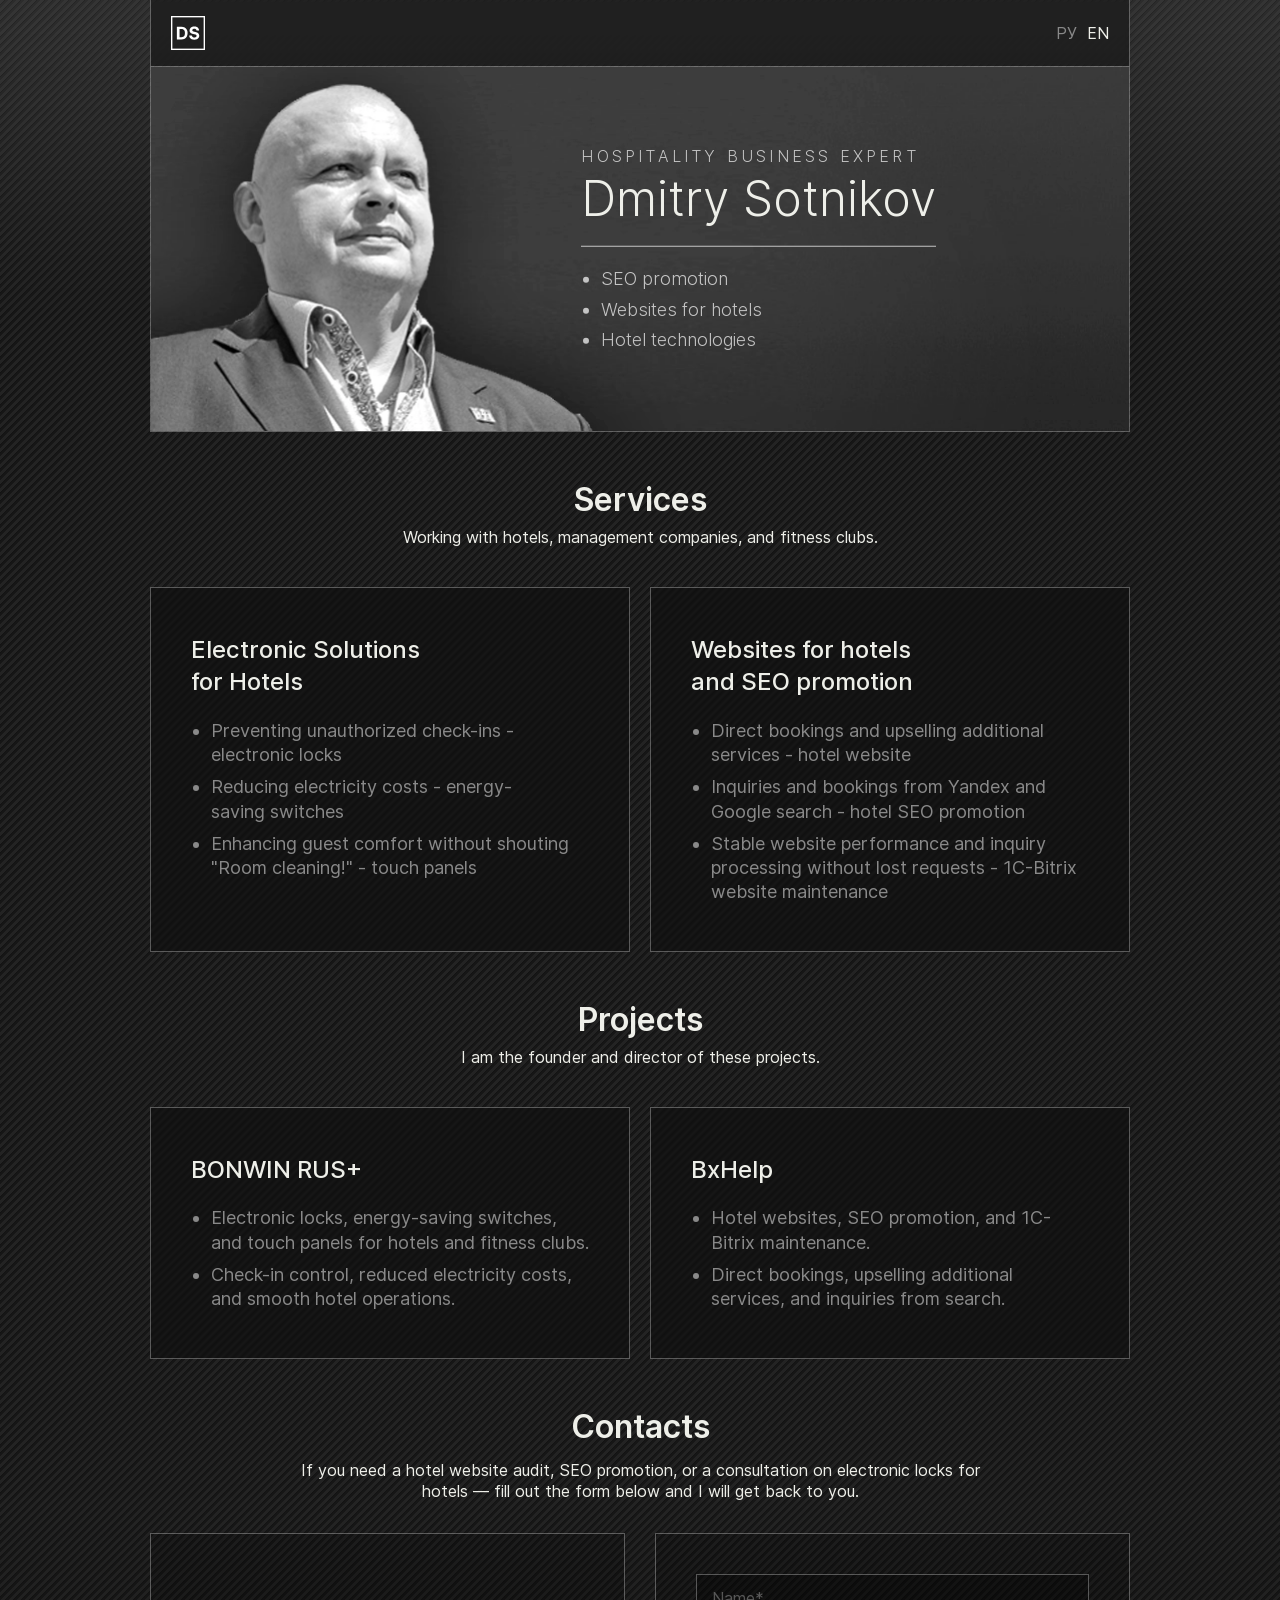
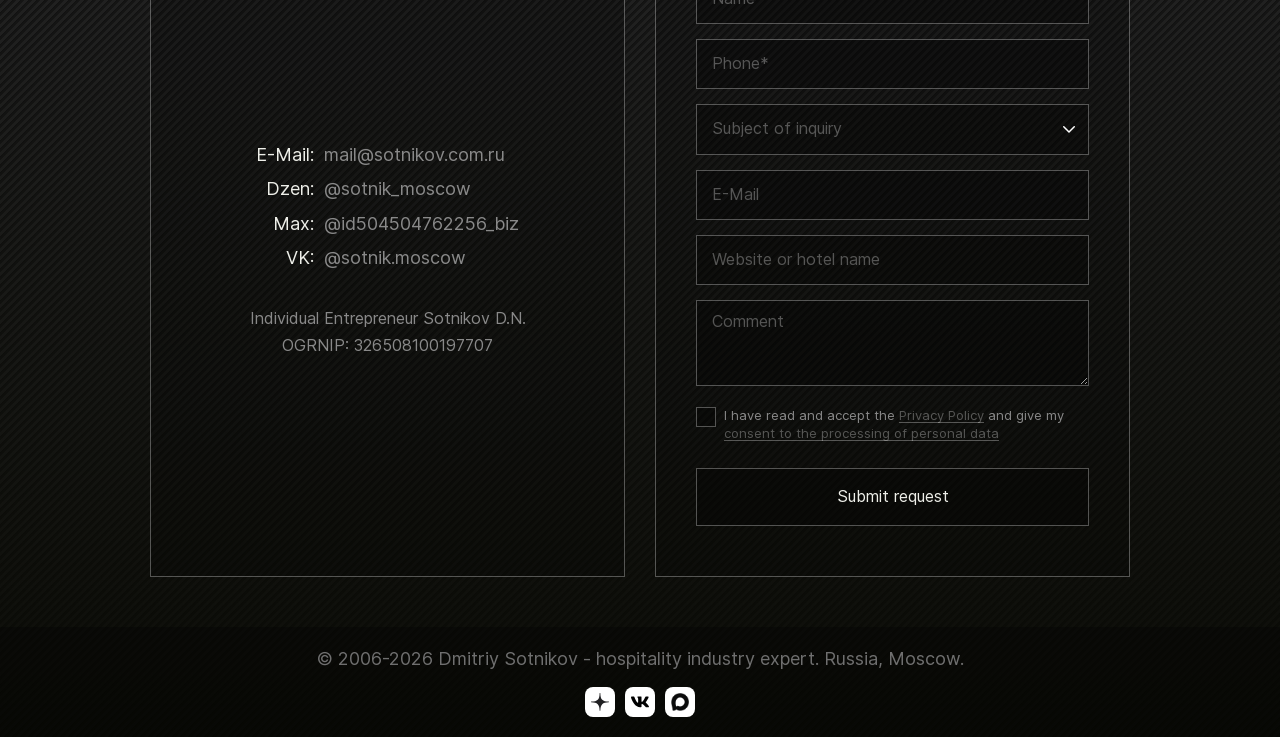
==== commit 6f2911ec: "Reordered hero list items to prioritize SEO promotion first and changed "Электронные замки"/"Electro" ====
--- a/EN/index.html
+++ b/EN/index.html
@@ -129,9 +129,9 @@
 					</h1>
 					<p class="hero__title">Dmitry Sotnikov</p>
 					<ul class="hero__list">
+						<li>SEO promotion</li>
 						<li>Websites for hotels</li>
-						<li>SEO promotion</li>
-						<li>Electronic locks</li>
+						<li>Hotel technologies</li>
 					</ul>
 				</div>
 			</div>
--- a/css/main.css
+++ b/css/main.css
@@ -1 +1 @@
-html{font-family:sans-serif;-ms-text-size-adjust:100%;-webkit-text-size-adjust:100%}body{margin:0}article,aside,details,figcaption,figure,footer,header,hgroup,main,nav,section,summary{display:block}audio,canvas,progress,video{display:inline-block;vertical-align:baseline}audio:not([controls]){display:none;height:0}[hidden],template{display:none}a{background:rgba(0,0,0,0)}a:active,a:hover{outline:0}abbr[title]{border-bottom:1px dotted}b,strong{font-weight:700}dfn{font-style:italic}h1{font-size:2em;margin:.67em 0}mark{background-color:rgba(0,0,0,0)}small{font-size:80%}sub,sup{font-size:75%;line-height:0;position:relative;vertical-align:baseline}sup{top:-0.5em}sub{bottom:-0.25em}img{border:0}svg:not(:root){overflow:hidden}figure{margin:1em 40px}hr{-webkit-box-sizing:content-box;box-sizing:content-box;height:0}pre{overflow:auto}code,kbd,pre,samp{font-family:monospace,monospace;font-size:1em}button,input,optgroup,select,textarea{color:inherit;font:inherit;margin:0}button{overflow:visible}button,select{text-transform:none}button,html input[type=button],input[type=reset],input[type=submit]{-webkit-appearance:button;cursor:pointer}button[disabled],html input[disabled]{cursor:default}button::-moz-focus-inner,input::-moz-focus-inner{border:0;padding:0}input{line-height:normal}input[type=checkbox],input[type=radio]{-webkit-box-sizing:border-box;box-sizing:border-box;padding:0}input[type=number]::-webkit-inner-spin-button,input[type=number]::-webkit-outer-spin-button{height:auto}input[type=search]{-webkit-appearance:textfield;-webkit-box-sizing:content-box;box-sizing:content-box}input[type=search]::-webkit-search-cancel-button,input[type=search]::-webkit-search-decoration{-webkit-appearance:none}legend{border:0;padding:0}textarea{overflow:auto}optgroup{font-weight:600}table{border-collapse:collapse;border-spacing:0}td,th{padding:0}:root{--prime: #496082;--prime-text: #293445;--white: #EEEFE9;--white-fade: rgba(255, 255, 255, 0.3);--black: #070802;--dark: #293445;--gray: #898989;--gray-light: #898989;--bg-light: #EEEFE9;--bg: #070802;--cont: 980px;--cont-padd: 20px;--radius: 10px;--section-spacing: 25px}@media screen and (max-width: 993px){:root{--section-spacing: 32px}}@media screen and (max-width: 700px){:root{--cont-padd: 10px;--section-spacing: 25px}}@font-face{font-family:"Inter";font-style:normal;font-weight:400;font-display:swap;src:local("Inter"),local("Inter Regular"),url(../fonts/Inter-Regular.woff2) format("woff2"),url(../fonts/Inter-Regular.woff) format("woff")}@font-face{font-family:"Inter";font-style:normal;font-weight:300;font-display:swap;src:local("Inter"),local("Inter Light"),url(../fonts/Inter-Light.woff2) format("woff2"),url(../fonts/Inter-Light.woff) format("woff")}@font-face{font-family:"Inter";font-style:normal;font-weight:500;font-display:swap;src:local("Inter"),local("Inter Medium"),local("Inter-Medium"),url(../fonts/Inter-Medium.woff2) format("woff2"),url(../fonts/Inter-Medium.woff) format("woff")}@font-face{font-family:"Inter";font-style:normal;font-weight:600;font-display:swap;src:local("Inter"),local("Inter SemiBold"),local("Inter-SemiBold"),url(../fonts/Inter-SemiBold.woff2) format("woff2"),url(../fonts/Inter-SemiBold.woff) format("woff")}@font-face{font-family:"Inter";font-style:normal;font-weight:700;font-display:swap;src:local("Inter"),local("Inter Bold"),local("Inter-Bold"),url(../fonts/Inter-Bold.woff2) format("woff2"),url(../fonts/Inter-Bold.woff) format("woff")}.footer .links,.footer .container,.fx-cc,.contacts__card,.lang,.header .container,.checkbox,.contacts__onmob,.contacts__form .form-group,.contacts__form,.services__item,.fx-cc,body,.contacts__wrap,.services__wrap,.header .container{display:-webkit-box;display:-webkit-flex;display:-ms-flexbox;display:flex}.header .container{-webkit-box-pack:justify;-webkit-justify-content:space-between;-ms-flex-pack:justify;justify-content:space-between}.contacts__wrap,.services__wrap{-webkit-flex-wrap:wrap;-ms-flex-wrap:wrap;flex-wrap:wrap}.footer .container,.contacts__onmob,.contacts__form .form-group,.contacts__form,.contacts__card,.services__item,.fx-cc,body{-webkit-box-orient:vertical;-webkit-box-direction:normal;-webkit-flex-direction:column;-ms-flex-direction:column;flex-direction:column}.checkbox{-webkit-box-align:start;-webkit-align-items:flex-start;-ms-flex-align:start;align-items:flex-start}.lang,.header .container{-webkit-box-align:center;-webkit-align-items:center;-ms-flex-align:center;align-items:center}.contacts__card{-webkit-box-pack:center;-webkit-justify-content:center;-ms-flex-pack:center;justify-content:center}.footer .links,.footer .container,.fx-cc{-webkit-box-align:center;-webkit-align-items:center;-ms-flex-align:center;align-items:center;-webkit-box-pack:center;-webkit-justify-content:center;-ms-flex-pack:center;justify-content:center}.contacts__btn,.contacts__business,.contacts__descr,.custom-select__option,.custom-select__trigger,input,select,textarea{font-weight:400;font-size:16px;line-height:135%}@media screen and (max-width: 992px){.contacts__btn,.contacts__business,.contacts__descr,.custom-select__option,.custom-select__trigger,input,select,textarea{font-size:14px}}.footer p,.contacts__list li,ul{font-weight:400;font-size:18px;line-height:135%}@media screen and (max-width: 992px){.footer p,.contacts__list li,ul{font-size:16px}}.hero__descr{font-weight:400;font-size:20px;line-height:135%}@media screen and (max-width: 992px){.hero__descr{font-size:18px}}@media screen and (max-width: 700px){.hero__descr{font-size:14px}}h3,.h3,h4,.h4{font-weight:500;font-size:24px;line-height:135%}@media screen and (max-width: 992px){h3,.h3,h4,.h4{font-size:22px}}@media screen and (max-width: 700px){h3,.h3,h4,.h4{font-size:20px}}.contacts h2,h2{font-weight:600;font-size:32px;line-height:110%}@media screen and (max-width: 700px){.contacts h2,h2{font-size:24px}}.hero__title{font-weight:700;font-size:48px;line-height:110%}@media screen and (max-width: 993px){.hero__title{font-size:34px}}@media screen and (max-width: 700px){.hero__title{font-size:28px}}.contacts__wrap,.services__wrap{--gap: 20px;--col: 2;gap:var(--gap)}.contacts__wrap>*,.services__wrap>*{-webkit-flex-shrink:0;-ms-flex-negative:0;flex-shrink:0;width:-webkit-calc((100% - var(--gap)*(var(--col) - 1))/var(--col));width:calc((100% - var(--gap)*(var(--col) - 1))/var(--col))}*{padding:0;margin:0;-webkit-box-sizing:border-box;box-sizing:border-box;border:none;outline:none}html{scroll-behavior:smooth;color-scheme:dark}body,html{font-family:"Inter",sans-serif;font-weight:400;font-style:normal;font-optical-sizing:auto;background-color:var(--bg);color:var(--white)}body{min-height:100vh;position:relative;background-image:url("../images/bg.png");background-repeat:repeat-x;z-index:1}mark{color:var(--prime)}.container{width:-webkit-calc(100% - var(--cont-padd)*2);width:calc(100% - var(--cont-padd)*2);max-width:var(--cont);margin:0 auto}section{padding:var(--section-spacing) 0}img{display:block;max-width:100%;-o-object-fit:cover;object-fit:cover}.ic{display:block;--size: 37px;width:var(--size);min-width:var(--size);height:var(--size);aspect-ratio:1/1}ul{padding-left:20px;text-wrap:pretty;color:var(--gray)}ul li:not(:last-child){margin-bottom:8px}h4,h5,h6{font-weight:500}a,button{color:inherit;text-decoration:none;-webkit-transition:all ease .3s;-o-transition:all ease .3s;transition:all ease .3s;background-color:rgba(0,0,0,0)}a:hover,button:hover{opacity:.6}a:active,button:active{opacity:1;-webkit-transform:scale(0.98);-ms-transform:scale(0.98);transform:scale(0.98)}p{text-wrap:pretty}p:last-child{margin-bottom:0}input,select,textarea{padding:10px 15px;border:1px solid var(--white-fade);background-color:rgba(0,0,0,.3);color:var(--white);font-family:inherit}input::-webkit-input-placeholder, select::-webkit-input-placeholder, textarea::-webkit-input-placeholder{color:var(--white-fade)}input::-moz-placeholder, select::-moz-placeholder, textarea::-moz-placeholder{color:var(--white-fade)}input:-ms-input-placeholder, select:-ms-input-placeholder, textarea:-ms-input-placeholder{color:var(--white-fade)}input::-ms-input-placeholder, select::-ms-input-placeholder, textarea::-ms-input-placeholder{color:var(--white-fade)}input::placeholder,select::placeholder,textarea::placeholder{color:var(--white-fade)}input:focus,select:focus,textarea:focus{outline:none;border-color:var(--white)}select{-webkit-appearance:none;-moz-appearance:none;appearance:none;background-image:url("../images/chevron-down.svg");background-repeat:no-repeat;background-position:right 10px center;background-size:18px}.custom-select{position:relative}.custom-select select{display:none}.custom-select__trigger{padding:10px 15px;border:1px solid var(--white-fade);background-color:rgba(0,0,0,.3);color:var(--white-fade);cursor:pointer;background-image:url("../images/chevron-down.svg");background-repeat:no-repeat;background-position:right 10px center;background-size:18px;-webkit-transition:border-color .3s,color .3s;-o-transition:border-color .3s,color .3s;transition:border-color .3s,color .3s;-webkit-user-select:none;-moz-user-select:none;-ms-user-select:none;user-select:none}.custom-select__trigger.--selected{color:var(--white)}.custom-select.--open .custom-select__trigger{border-color:var(--white)}.custom-select.--open .custom-select__arrow{-webkit-transform:rotate(180deg);-ms-transform:rotate(180deg);transform:rotate(180deg)}.custom-select__options{position:absolute;top:-webkit-calc(100% + 2px);top:calc(100% + 2px);left:0;right:0;z-index:10;border:1px solid var(--white-fade);background-color:rgba(7,8,2,.95);-webkit-backdrop-filter:blur(10px);backdrop-filter:blur(10px);overflow:hidden;opacity:0;visibility:hidden;-webkit-transform:translateY(-5px);-ms-transform:translateY(-5px);transform:translateY(-5px);-webkit-transition:all .25s ease;-o-transition:all .25s ease;transition:all .25s ease}.custom-select.--open .custom-select__options{opacity:1;visibility:visible;-webkit-transform:translateY(0);-ms-transform:translateY(0);transform:translateY(0)}.custom-select__option{padding:10px 15px;color:var(--gray);cursor:pointer;-webkit-transition:background-color .2s,color .2s;-o-transition:background-color .2s,color .2s;transition:background-color .2s,color .2s}.custom-select__option:hover{background-color:hsla(0,0%,100%,.08);color:var(--white)}.custom-select__option.--selected{color:var(--white);background-color:hsla(0,0%,100%,.05)}textarea{resize:vertical;min-height:80px}.header .container{padding:16px var(--cont-padd);border-left:1px solid var(--white-fade);border-right:1px solid var(--white-fade);background-color:rgba(0,0,0,.3);-webkit-backdrop-filter:blur(2px);backdrop-filter:blur(2px)}.header.--single .container{border-bottom:1px solid var(--white-fade)}@media screen and (max-width: 700px){.header .container{padding:10px}.header *{font-size:14px}}.lang{gap:10px}.lang__item{color:var(--gray)}.lang__item:hover{color:var(--white)}.lang__item.--active{color:var(--white);pointer-events:none}.logo{max-width:34px}@media screen and (max-width: 700px){.logo{max-width:24px}}.hero{position:relative;z-index:1;padding:0 0 var(--section-spacing)}.hero .container{position:relative;border:1px solid var(--white-fade)}.hero__img{width:100%}.hero__content{position:absolute;top:50%;right:0;width:56%;-webkit-transform:translateY(-50%);-ms-transform:translateY(-50%);transform:translateY(-50%);padding:20px 40px 20px 0}.hero .hd{opacity:0;font-size:10px;position:absolute;pointer-events:none;top:0;left:0;margin:0}.hero__title{width:-webkit-fit-content;width:-moz-fit-content;width:fit-content;font-weight:300;margin:0 0 20px;padding-bottom:20px;border-bottom:1px solid hsla(0,0%,100%,.7)}.hero__descr{--fz: 16px;font-weight:300;font-size:var(--fz);text-wrap:balance;max-width:450px;letter-spacing:-webkit-calc(var(--fz)*.2);letter-spacing:calc(var(--fz)*.2);text-transform:uppercase;margin:0 0 6px;color:hsla(0,0%,100%,.7)}.hero__list{font-weight:300;color:hsla(0,0%,100%,.7)}.hero__list li:not(:last-child){margin-bottom:6px}@media screen and (max-width: 993px){.hero__descr{--fz: 12px}}@media screen and (max-width: 700px){.hero__img{min-height:170px}.hero__content{width:58%;padding:10px 15px 10px 0}.hero__title{padding-bottom:12px;margin-bottom:12px}.hero__text{font-size:14px}.hero__descr{--fz: 10px}}@media screen and (max-width: 540px){.hero__descr{--fz: 2.1vw;margin-bottom:.6vw}.hero__title{font-size:6vw;margin-bottom:2.5vw;padding-bottom:2.5vw}.hero__list li{font-size:3.2vw;line-height:110%}.hero__list li:not(:last-child){margin-bottom:1.3vw}.hero__text{width:95%;font-size:2.7vw;margin:0 0 0 auto}.hero__img{min-height:40vw}.hero__content{top:47%;width:65%}}.services h2{text-align:center;margin-bottom:10px}.services__descr{text-align:center;margin:0 0 40px}.services__wrap{--col: 2}.services__item{gap:20px;padding:46px 40px;border:1px solid var(--white-fade);background-color:rgba(0,0,0,.3);-webkit-backdrop-filter:blur(1px);backdrop-filter:blur(1px)}.services__item p{color:var(--gray)}.services h3{text-wrap:balance}@media screen and (max-width: 800px){.services__item{padding:37px 30px}}@media screen and (max-width: 700px){.services__descr{margin-bottom:20px}.services__wrap{--col: 1;--gap: 10px}.services__item{gap:10px;padding:20px 15px}}.contacts{text-align:center;margin-bottom:var(--section-spacing)}.contacts h2{margin:0 0 16px}.contacts__descr{max-width:700px;margin:0 auto 30px}.contacts__wrap{--col: 2;--gap: 30px;-webkit-box-align:stretch;-webkit-align-items:stretch;-ms-flex-align:stretch;align-items:stretch}@media screen and (max-width: 900px){.contacts__wrap{--col: 1}}.contacts__card{padding:40px 40px 50px;border:1px solid var(--white-fade);-webkit-box-align:center;-webkit-align-items:center;-ms-flex-align:center;align-items:center;gap:28px;background-color:rgba(0,0,0,.18)}@media screen and (max-width: 700px){.contacts__card{padding:32px 18px}}.contacts__list{padding-left:0;color:var(--gray-light);display:table}.contacts__list li{text-align:left;display:table-row}.contacts__list span{padding:5px 0;text-align:right;display:table-cell;color:var(--white)}.contacts__list a{padding-left:10px;display:table-cell;color:inherit;text-decoration:none}.contacts__business{color:var(--gray-light)}.contacts__business p{margin:5px 0}.contacts__form{-webkit-box-align:stretch;-webkit-align-items:stretch;-ms-flex-align:stretch;align-items:stretch;gap:15px;text-align:left;position:relative}.contacts__form #cnames{opacity:0;pointer-events:none;position:absolute;top:0;left:0}.contacts__form .form-group{gap:5px}.contacts .form-group--checkbox{margin-top:5px}.contacts__onmob{gap:20px}.contacts__onmob>*{margin:0}@media screen and (min-width: 901px){.contacts__onmob{display:none}}@media screen and (max-width: 900px){.contacts__card{gap:14px}.contacts__form{opacity:0;-webkit-transform:translateY(20px);-ms-transform:translateY(20px);transform:translateY(20px);-webkit-transition:all .3s ease;-o-transition:all .3s ease;transition:all .3s ease}.contacts__form.--active{-webkit-animation:fadeIn .8s ease forwards;animation:fadeIn .8s ease forwards}.contacts__form:not(.--active){display:none}.contacts .--hide-on-mobile{display:none !important}}@media screen and (min-width: 901px){.contacts__form{opacity:1 !important;-webkit-transform:none !important;-ms-transform:none !important;transform:none !important}}@-webkit-keyframes fadeIn{0%{opacity:0;-webkit-transform:translateY(20px);transform:translateY(20px)}100%{opacity:1;-webkit-transform:translateY(0);transform:translateY(0)}}@keyframes fadeIn{0%{opacity:0;-webkit-transform:translateY(20px);transform:translateY(20px)}100%{opacity:1;-webkit-transform:translateY(0);transform:translateY(0)}}.checkbox{gap:10px;position:relative;z-index:0}.checkbox__label{font-size:13px;line-height:1.4;color:var(--gray);padding-left:28px;cursor:pointer}.checkbox__label::after{content:"";position:absolute;left:0;top:0;display:block;width:18px;height:18px;margin-top:1px;border:1px solid var(--white-fade);background-color:rgba(0,0,0,.3);background-repeat:no-repeat;background-position:center center;-webkit-transition:border-color .3s,background-color .3s;-o-transition:border-color .3s,background-color .3s;transition:border-color .3s,background-color .3s;z-index:-1}.checkbox__label a{color:var(--white-fade);text-decoration:underline;text-underline-offset:2px}.checkbox__label a:hover{color:var(--white);opacity:1}.checkbox input[type=checkbox]{position:absolute;opacity:0;width:18px;height:18px;z-index:-1}.checkbox input[type=checkbox]:checked~label::after{border-color:var(--white);background-image:url("../images/check.svg");background-color:hsla(0,0%,100%,.1)}.checkbox input[type=checkbox]::after{opacity:1}.contacts__btn{display:-webkit-inline-box;display:-webkit-inline-flex;display:-ms-inline-flexbox;display:inline-flex;-webkit-box-align:center;-webkit-align-items:center;-ms-flex-align:center;align-items:center;-webkit-box-pack:center;-webkit-justify-content:center;-ms-flex-pack:center;justify-content:center;min-height:58px;padding:0 42px;border:1px solid var(--white-fade);background-color:rgba(0,0,0,.3);color:var(--white);text-decoration:none;cursor:pointer;-webkit-transition:background-color .3s,border-color .3s;-o-transition:background-color .3s,border-color .3s;transition:background-color .3s,border-color .3s}.contacts__btn:hover{background-color:hsla(0,0%,100%,.1);border-color:var(--white)}.contacts__btn--submit{margin-top:10px;width:100%}.article{padding:var(--section-spacing) 0}.article__back{display:inline-block;margin-bottom:20px;color:var(--bg-light);opacity:.7;text-decoration:none;font-size:14px;-webkit-transition:opacity .2s;-o-transition:opacity .2s;transition:opacity .2s}.article__back:hover{opacity:1}.article h1.hd{opacity:1;position:static;pointer-events:auto;font-size:32px;margin:0 0 30px;text-align:center}@media screen and (max-width: 700px){.article h1.hd{font-size:24px}}.article h2{font-size:22px;margin:40px 0 20px;color:var(--white)}@media screen and (max-width: 700px){.article h2{font-size:18px}}.article p{margin:12px 0;line-height:1.6;color:var(--bg-light);opacity:.7}.article ul{margin:12px 0;padding-left:25px}.article ul li{margin:8px 0;color:var(--gray-light);line-height:1.5}.article__content{margin:0 auto;padding:40px;border:1px solid var(--white-fade);background-color:rgba(0,0,0,.3)}@media screen and (max-width: 700px){.article__content{padding:20px}}.article__intro{font-size:16px;color:var(--white);margin-bottom:30px}.article__requisites{margin-top:20px;padding:20px;background-color:rgba(0,0,0,.2);border:1px solid var(--white-fade)}.article__requisites p{margin:8px 0}.article__requisites a{color:var(--white);text-decoration:none}.article__requisites a:hover{text-decoration:underline}.footer{padding:20px;margin-top:auto;text-align:center;color:#6f6f6f;background-color:rgba(0,0,0,.3)}.footer .container{gap:16px}.footer .links{gap:10px}.footer .links a{-webkit-border-radius:8px;border-radius:8px;padding:6px;background-color:#fff}.footer .links img{width:18px;height:18px;-o-object-fit:contain;object-fit:contain;-o-object-position:center center;object-position:center center}@media screen and (max-width: 900px){.footer p{width:100%;text-align:center}.footer .links{width:100%;margin:0 auto}}/*# sourceMappingURL=main.css.map */+html{font-family:sans-serif;-ms-text-size-adjust:100%;-webkit-text-size-adjust:100%}body{margin:0}article,aside,details,figcaption,figure,footer,header,hgroup,main,nav,section,summary{display:block}audio,canvas,progress,video{display:inline-block;vertical-align:baseline}audio:not([controls]){display:none;height:0}[hidden],template{display:none}a{background:rgba(0,0,0,0)}a:active,a:hover{outline:0}abbr[title]{border-bottom:1px dotted}b,strong{font-weight:700}dfn{font-style:italic}h1{font-size:2em;margin:.67em 0}mark{background-color:rgba(0,0,0,0)}small{font-size:80%}sub,sup{font-size:75%;line-height:0;position:relative;vertical-align:baseline}sup{top:-0.5em}sub{bottom:-0.25em}img{border:0}svg:not(:root){overflow:hidden}figure{margin:1em 40px}hr{-webkit-box-sizing:content-box;box-sizing:content-box;height:0}pre{overflow:auto}code,kbd,pre,samp{font-family:monospace,monospace;font-size:1em}button,input,optgroup,select,textarea{color:inherit;font:inherit;margin:0}button{overflow:visible}button,select{text-transform:none}button,html input[type=button],input[type=reset],input[type=submit]{-webkit-appearance:button;cursor:pointer}button[disabled],html input[disabled]{cursor:default}button::-moz-focus-inner,input::-moz-focus-inner{border:0;padding:0}input{line-height:normal}input[type=checkbox],input[type=radio]{-webkit-box-sizing:border-box;box-sizing:border-box;padding:0}input[type=number]::-webkit-inner-spin-button,input[type=number]::-webkit-outer-spin-button{height:auto}input[type=search]{-webkit-appearance:textfield;-webkit-box-sizing:content-box;box-sizing:content-box}input[type=search]::-webkit-search-cancel-button,input[type=search]::-webkit-search-decoration{-webkit-appearance:none}legend{border:0;padding:0}textarea{overflow:auto}optgroup{font-weight:600}table{border-collapse:collapse;border-spacing:0}td,th{padding:0}:root{--prime: #496082;--prime-text: #293445;--white: #EEEFE9;--white-fade: rgba(255, 255, 255, 0.3);--black: #070802;--dark: #293445;--gray: #898989;--gray-light: #898989;--bg-light: #EEEFE9;--bg: #070802;--cont: 980px;--cont-padd: 20px;--radius: 10px;--section-spacing: 25px}@media screen and (max-width: 993px){:root{--section-spacing: 32px}}@media screen and (max-width: 700px){:root{--cont-padd: 10px;--section-spacing: 25px}}@font-face{font-family:"Inter";font-style:normal;font-weight:400;font-display:swap;src:local("Inter"),local("Inter Regular"),url(../fonts/Inter-Regular.woff2) format("woff2"),url(../fonts/Inter-Regular.woff) format("woff")}@font-face{font-family:"Inter";font-style:normal;font-weight:300;font-display:swap;src:local("Inter"),local("Inter Light"),url(../fonts/Inter-Light.woff2) format("woff2"),url(../fonts/Inter-Light.woff) format("woff")}@font-face{font-family:"Inter";font-style:normal;font-weight:500;font-display:swap;src:local("Inter"),local("Inter Medium"),local("Inter-Medium"),url(../fonts/Inter-Medium.woff2) format("woff2"),url(../fonts/Inter-Medium.woff) format("woff")}@font-face{font-family:"Inter";font-style:normal;font-weight:600;font-display:swap;src:local("Inter"),local("Inter SemiBold"),local("Inter-SemiBold"),url(../fonts/Inter-SemiBold.woff2) format("woff2"),url(../fonts/Inter-SemiBold.woff) format("woff")}@font-face{font-family:"Inter";font-style:normal;font-weight:700;font-display:swap;src:local("Inter"),local("Inter Bold"),local("Inter-Bold"),url(../fonts/Inter-Bold.woff2) format("woff2"),url(../fonts/Inter-Bold.woff) format("woff")}.footer .links,.footer .container,.fx-cc,.contacts__card,.lang,.header .container,.checkbox,.contacts__onmob,.contacts__form .form-group,.contacts__form,.services__item,.fx-cc,body,.contacts__wrap,.services__wrap,.header .container{display:-webkit-box;display:-webkit-flex;display:-ms-flexbox;display:flex}.header .container{-webkit-box-pack:justify;-webkit-justify-content:space-between;-ms-flex-pack:justify;justify-content:space-between}.contacts__wrap,.services__wrap{-webkit-flex-wrap:wrap;-ms-flex-wrap:wrap;flex-wrap:wrap}.footer .container,.contacts__onmob,.contacts__form .form-group,.contacts__form,.contacts__card,.services__item,.fx-cc,body{-webkit-box-orient:vertical;-webkit-box-direction:normal;-webkit-flex-direction:column;-ms-flex-direction:column;flex-direction:column}.checkbox{-webkit-box-align:start;-webkit-align-items:flex-start;-ms-flex-align:start;align-items:flex-start}.lang,.header .container{-webkit-box-align:center;-webkit-align-items:center;-ms-flex-align:center;align-items:center}.contacts__card{-webkit-box-pack:center;-webkit-justify-content:center;-ms-flex-pack:center;justify-content:center}.footer .links,.footer .container,.fx-cc{-webkit-box-align:center;-webkit-align-items:center;-ms-flex-align:center;align-items:center;-webkit-box-pack:center;-webkit-justify-content:center;-ms-flex-pack:center;justify-content:center}.contacts__btn,.contacts__business,.contacts__descr,.custom-select__option,.custom-select__trigger,input,select,textarea{font-weight:400;font-size:16px;line-height:135%}@media screen and (max-width: 992px){.contacts__btn,.contacts__business,.contacts__descr,.custom-select__option,.custom-select__trigger,input,select,textarea{font-size:14px}}.footer p,.contacts__list li,ul{font-weight:400;font-size:18px;line-height:135%}@media screen and (max-width: 992px){.footer p,.contacts__list li,ul{font-size:16px}}.hero__descr{font-weight:400;font-size:20px;line-height:135%}@media screen and (max-width: 992px){.hero__descr{font-size:18px}}@media screen and (max-width: 700px){.hero__descr{font-size:14px}}h3,.h3,h4,.h4{font-weight:500;font-size:24px;line-height:135%}@media screen and (max-width: 992px){h3,.h3,h4,.h4{font-size:22px}}@media screen and (max-width: 700px){h3,.h3,h4,.h4{font-size:20px}}.contacts h2,h2{font-weight:600;font-size:32px;line-height:110%}@media screen and (max-width: 700px){.contacts h2,h2{font-size:24px}}.hero__title{font-weight:700;font-size:48px;line-height:110%}@media screen and (max-width: 993px){.hero__title{font-size:34px}}@media screen and (max-width: 700px){.hero__title{font-size:28px}}.contacts__wrap,.services__wrap{--gap: 20px;--col: 2;gap:var(--gap)}.contacts__wrap>*,.services__wrap>*{-webkit-flex-shrink:0;-ms-flex-negative:0;flex-shrink:0;width:-webkit-calc((100% - var(--gap)*(var(--col) - 1))/var(--col));width:calc((100% - var(--gap)*(var(--col) - 1))/var(--col))}*{padding:0;margin:0;-webkit-box-sizing:border-box;box-sizing:border-box;border:none;outline:none}html{scroll-behavior:smooth;color-scheme:dark}body,html{font-family:"Inter",sans-serif;font-weight:400;font-style:normal;font-optical-sizing:auto;background-color:var(--bg);color:var(--white)}body{min-height:100vh;position:relative;background-image:url("../images/bg_2.png");background-repeat:repeat-x;z-index:1}mark{color:var(--prime)}.container{width:-webkit-calc(100% - var(--cont-padd)*2);width:calc(100% - var(--cont-padd)*2);max-width:var(--cont);margin:0 auto}section{padding:var(--section-spacing) 0}img{display:block;max-width:100%;-o-object-fit:cover;object-fit:cover}.ic{display:block;--size: 37px;width:var(--size);min-width:var(--size);height:var(--size);aspect-ratio:1/1}ul{padding-left:20px;text-wrap:pretty;color:var(--gray)}ul li:not(:last-child){margin-bottom:8px}h4,h5,h6{font-weight:500}a,button{color:inherit;text-decoration:none;-webkit-transition:all ease .3s;-o-transition:all ease .3s;transition:all ease .3s;background-color:rgba(0,0,0,0)}a:hover,button:hover{opacity:.6}a:active,button:active{opacity:1;-webkit-transform:scale(0.98);-ms-transform:scale(0.98);transform:scale(0.98)}p{text-wrap:pretty}p:last-child{margin-bottom:0}input,select,textarea{padding:10px 15px;min-height:50px;border:1px solid var(--white-fade);background-color:rgba(0,0,0,.3);color:var(--white);font-family:inherit}input::-webkit-input-placeholder, select::-webkit-input-placeholder, textarea::-webkit-input-placeholder{color:var(--white-fade)}input::-moz-placeholder, select::-moz-placeholder, textarea::-moz-placeholder{color:var(--white-fade)}input:-ms-input-placeholder, select:-ms-input-placeholder, textarea:-ms-input-placeholder{color:var(--white-fade)}input::-ms-input-placeholder, select::-ms-input-placeholder, textarea::-ms-input-placeholder{color:var(--white-fade)}input::placeholder,select::placeholder,textarea::placeholder{color:var(--white-fade)}input:focus,select:focus,textarea:focus{outline:none;border-color:var(--white)}select{-webkit-appearance:none;-moz-appearance:none;appearance:none;background-image:url("../images/chevron-down.svg");background-repeat:no-repeat;background-position:right 10px center;background-size:18px}.custom-select{position:relative}.custom-select select{display:none}.custom-select__trigger{padding:13.5px 15px;border:1px solid var(--white-fade);background-color:rgba(0,0,0,.3);color:var(--white-fade);cursor:pointer;background-image:url("../images/chevron-down.svg");background-repeat:no-repeat;background-position:right 10px center;background-size:18px;-webkit-transition:border-color .3s,color .3s;-o-transition:border-color .3s,color .3s;transition:border-color .3s,color .3s;-webkit-user-select:none;-moz-user-select:none;-ms-user-select:none;user-select:none}.custom-select__trigger.--selected{color:var(--white)}.custom-select.--open .custom-select__trigger{border-color:var(--white)}.custom-select.--open .custom-select__arrow{-webkit-transform:rotate(180deg);-ms-transform:rotate(180deg);transform:rotate(180deg)}.custom-select__options{position:absolute;top:-webkit-calc(100% + 2px);top:calc(100% + 2px);left:0;right:0;z-index:10;border:1px solid var(--white-fade);background-color:rgba(7,8,2,.95);-webkit-backdrop-filter:blur(10px);backdrop-filter:blur(10px);overflow:hidden;opacity:0;visibility:hidden;-webkit-transform:translateY(-5px);-ms-transform:translateY(-5px);transform:translateY(-5px);-webkit-transition:all .25s ease;-o-transition:all .25s ease;transition:all .25s ease}.custom-select.--open .custom-select__options{opacity:1;visibility:visible;-webkit-transform:translateY(0);-ms-transform:translateY(0);transform:translateY(0)}.custom-select__option{padding:10px 15px;color:var(--gray);cursor:pointer;-webkit-transition:background-color .2s,color .2s;-o-transition:background-color .2s,color .2s;transition:background-color .2s,color .2s}.custom-select__option:hover{background-color:hsla(0,0%,100%,.08);color:var(--white)}.custom-select__option.--selected{color:var(--white);background-color:hsla(0,0%,100%,.05)}textarea{resize:vertical;min-height:80px}.header .container{padding:16px var(--cont-padd);border-left:1px solid var(--white-fade);border-right:1px solid var(--white-fade);background-color:rgba(0,0,0,.3);-webkit-backdrop-filter:blur(2px);backdrop-filter:blur(2px)}.header.--single .container{border-bottom:1px solid var(--white-fade)}@media screen and (max-width: 700px){.header .container{padding:10px}.header *{font-size:14px}}.lang{gap:10px}.lang__item{color:var(--gray)}.lang__item:hover{color:var(--white)}.lang__item.--active{color:var(--white);pointer-events:none}.logo{max-width:34px}@media screen and (max-width: 700px){.logo{max-width:24px}}.hero{position:relative;z-index:1;padding:0 0 var(--section-spacing)}.hero .container{position:relative;border:1px solid var(--white-fade)}.hero__img{width:100%}.hero__content{position:absolute;top:50%;right:0;width:56%;-webkit-transform:translateY(-50%);-ms-transform:translateY(-50%);transform:translateY(-50%);padding:20px 40px 20px 0}.hero .hd{opacity:0;font-size:10px;position:absolute;pointer-events:none;top:0;left:0;margin:0}.hero__title{width:-webkit-fit-content;width:-moz-fit-content;width:fit-content;font-weight:300;margin:0 0 20px;padding-bottom:20px;border-bottom:1px solid hsla(0,0%,100%,.7)}.hero__descr{--fz: 16px;font-weight:300;font-size:var(--fz);text-wrap:balance;max-width:450px;letter-spacing:-webkit-calc(var(--fz)*.2);letter-spacing:calc(var(--fz)*.2);text-transform:uppercase;margin:0 0 6px;color:hsla(0,0%,100%,.7)}.hero__list{font-weight:300;color:hsla(0,0%,100%,.7)}.hero__list li:not(:last-child){margin-bottom:6px}@media screen and (max-width: 993px){.hero__descr{--fz: 12px}}@media screen and (max-width: 700px){.hero__img{min-height:170px}.hero__content{width:58%;padding:10px 15px 10px 0}.hero__title{padding-bottom:12px;margin-bottom:12px}.hero__text{font-size:14px}.hero__descr{--fz: 10px}}@media screen and (max-width: 540px){.hero__descr{--fz: 2.1vw;margin-bottom:.6vw}.hero__title{font-size:6vw;margin-bottom:2.5vw;padding-bottom:2.5vw}.hero__list li{font-size:3.2vw;line-height:110%}.hero__list li:not(:last-child){margin-bottom:1.3vw}.hero__text{width:95%;font-size:2.7vw;margin:0 0 0 auto}.hero__img{min-height:40vw}.hero__content{top:47%;width:65%}}.services h2{text-align:center;margin-bottom:10px}.services__descr{text-align:center;margin:0 0 40px}.services__wrap{--col: 2}.services__item{gap:20px;padding:46px 40px;border:1px solid var(--white-fade);background-color:rgba(0,0,0,.3);-webkit-backdrop-filter:blur(1px);backdrop-filter:blur(1px)}.services__item p{color:var(--gray)}.services h3{text-wrap:balance}@media screen and (max-width: 800px){.services__item{padding:37px 30px}}@media screen and (max-width: 700px){.services__descr{margin-bottom:20px}.services__wrap{--col: 1;--gap: 10px}.services__item{gap:10px;padding:20px 15px}}.contacts{text-align:center;margin-bottom:var(--section-spacing)}.contacts h2{margin:0 0 16px}.contacts__descr{max-width:700px;margin:0 auto 30px}.contacts__wrap{--col: 2;--gap: 30px;-webkit-box-align:stretch;-webkit-align-items:stretch;-ms-flex-align:stretch;align-items:stretch}@media screen and (max-width: 900px){.contacts__wrap{--col: 1}}.contacts__card{padding:40px 40px 50px;border:1px solid var(--white-fade);-webkit-box-align:center;-webkit-align-items:center;-ms-flex-align:center;align-items:center;gap:28px;background-color:rgba(0,0,0,.18)}@media screen and (max-width: 700px){.contacts__card{padding:32px 18px}}.contacts__list{padding-left:0;color:var(--gray-light);display:table}.contacts__list li{text-align:left;display:table-row}.contacts__list span{padding:5px 0;text-align:right;display:table-cell;color:var(--white)}.contacts__list a{padding-left:10px;display:table-cell;color:inherit;text-decoration:none}.contacts__business{color:var(--gray-light)}.contacts__business p{margin:5px 0}.contacts__form{-webkit-box-align:stretch;-webkit-align-items:stretch;-ms-flex-align:stretch;align-items:stretch;gap:15px;text-align:left;position:relative}.contacts__form #cnames{opacity:0;pointer-events:none;position:absolute;top:0;left:0}.contacts__form .form-group{gap:5px}.contacts .form-group--checkbox{margin-top:5px}.contacts__onmob{gap:20px}.contacts__onmob>*{margin:0}@media screen and (min-width: 901px){.contacts__onmob{display:none}}@media screen and (max-width: 900px){.contacts__card{gap:14px}.contacts__form{opacity:0;-webkit-transform:translateY(20px);-ms-transform:translateY(20px);transform:translateY(20px);-webkit-transition:all .3s ease;-o-transition:all .3s ease;transition:all .3s ease}.contacts__form.--active{-webkit-animation:fadeIn .8s ease forwards;animation:fadeIn .8s ease forwards}.contacts__form:not(.--active){display:none}.contacts .--hide-on-mobile{display:none !important}}@media screen and (min-width: 901px){.contacts__form{opacity:1 !important;-webkit-transform:none !important;-ms-transform:none !important;transform:none !important}}@-webkit-keyframes fadeIn{0%{opacity:0;-webkit-transform:translateY(20px);transform:translateY(20px)}100%{opacity:1;-webkit-transform:translateY(0);transform:translateY(0)}}@keyframes fadeIn{0%{opacity:0;-webkit-transform:translateY(20px);transform:translateY(20px)}100%{opacity:1;-webkit-transform:translateY(0);transform:translateY(0)}}.checkbox{gap:10px;position:relative;z-index:0}.checkbox__label{font-size:13px;line-height:1.4;color:var(--gray);padding-left:28px;cursor:pointer}.checkbox__label::after{content:"";position:absolute;left:0;top:0;display:block;width:18px;height:18px;margin-top:1px;border:1px solid var(--white-fade);background-color:rgba(0,0,0,.3);background-repeat:no-repeat;background-position:center center;-webkit-transition:border-color .3s,background-color .3s;-o-transition:border-color .3s,background-color .3s;transition:border-color .3s,background-color .3s;z-index:-1}.checkbox__label a{color:var(--white-fade);text-decoration:underline;text-underline-offset:2px}.checkbox__label a:hover{color:var(--white);opacity:1}.checkbox input[type=checkbox]{position:absolute;opacity:0;width:18px;height:18px;z-index:-1}.checkbox input[type=checkbox]:checked~label::after{border-color:var(--white);background-image:url("../images/check.svg");background-color:hsla(0,0%,100%,.1)}.checkbox input[type=checkbox]::after{opacity:1}.contacts__btn{display:-webkit-inline-box;display:-webkit-inline-flex;display:-ms-inline-flexbox;display:inline-flex;-webkit-box-align:center;-webkit-align-items:center;-ms-flex-align:center;align-items:center;-webkit-box-pack:center;-webkit-justify-content:center;-ms-flex-pack:center;justify-content:center;min-height:58px;padding:0 42px;border:1px solid var(--white-fade);background-color:rgba(0,0,0,.3);color:var(--white);text-decoration:none;cursor:pointer;-webkit-transition:background-color .3s,border-color .3s;-o-transition:background-color .3s,border-color .3s;transition:background-color .3s,border-color .3s}.contacts__btn:hover{background-color:hsla(0,0%,100%,.1);border-color:var(--white)}.contacts__btn--submit{margin-top:10px;width:100%}.article{padding:var(--section-spacing) 0}.article__back{display:inline-block;margin-bottom:20px;color:var(--bg-light);opacity:.7;text-decoration:none;font-size:14px;-webkit-transition:opacity .2s;-o-transition:opacity .2s;transition:opacity .2s}.article__back:hover{opacity:1}.article h1.hd{opacity:1;position:static;pointer-events:auto;font-size:32px;margin:0 0 30px;text-align:center}@media screen and (max-width: 700px){.article h1.hd{font-size:24px}}.article h2{font-size:22px;margin:40px 0 20px;color:var(--white)}@media screen and (max-width: 700px){.article h2{font-size:18px}}.article p{margin:12px 0;line-height:1.6;color:var(--bg-light);opacity:.7}.article ul{margin:12px 0;padding-left:25px}.article ul li{margin:8px 0;color:var(--gray-light);line-height:1.5}.article__content{margin:0 auto;padding:40px;border:1px solid var(--white-fade);background-color:rgba(0,0,0,.3)}@media screen and (max-width: 700px){.article__content{padding:20px}}.article__intro{font-size:16px;color:var(--white);margin-bottom:30px}.article__requisites{margin-top:20px;padding:20px;background-color:rgba(0,0,0,.2);border:1px solid var(--white-fade)}.article__requisites p{margin:8px 0}.article__requisites a{color:var(--white);text-decoration:none}.article__requisites a:hover{text-decoration:underline}.footer{padding:20px;margin-top:auto;text-align:center;color:#6f6f6f;background-color:rgba(0,0,0,.3)}.footer .container{gap:16px}.footer .links{gap:10px}.footer .links a{-webkit-border-radius:8px;border-radius:8px;padding:6px;background-color:#fff}.footer .links img{width:18px;height:18px;-o-object-fit:contain;object-fit:contain;-o-object-position:center center;object-position:center center}@media screen and (max-width: 900px){.footer p{width:100%;text-align:center}.footer .links{width:100%;margin:0 auto}}/*# sourceMappingURL=main.css.map */
